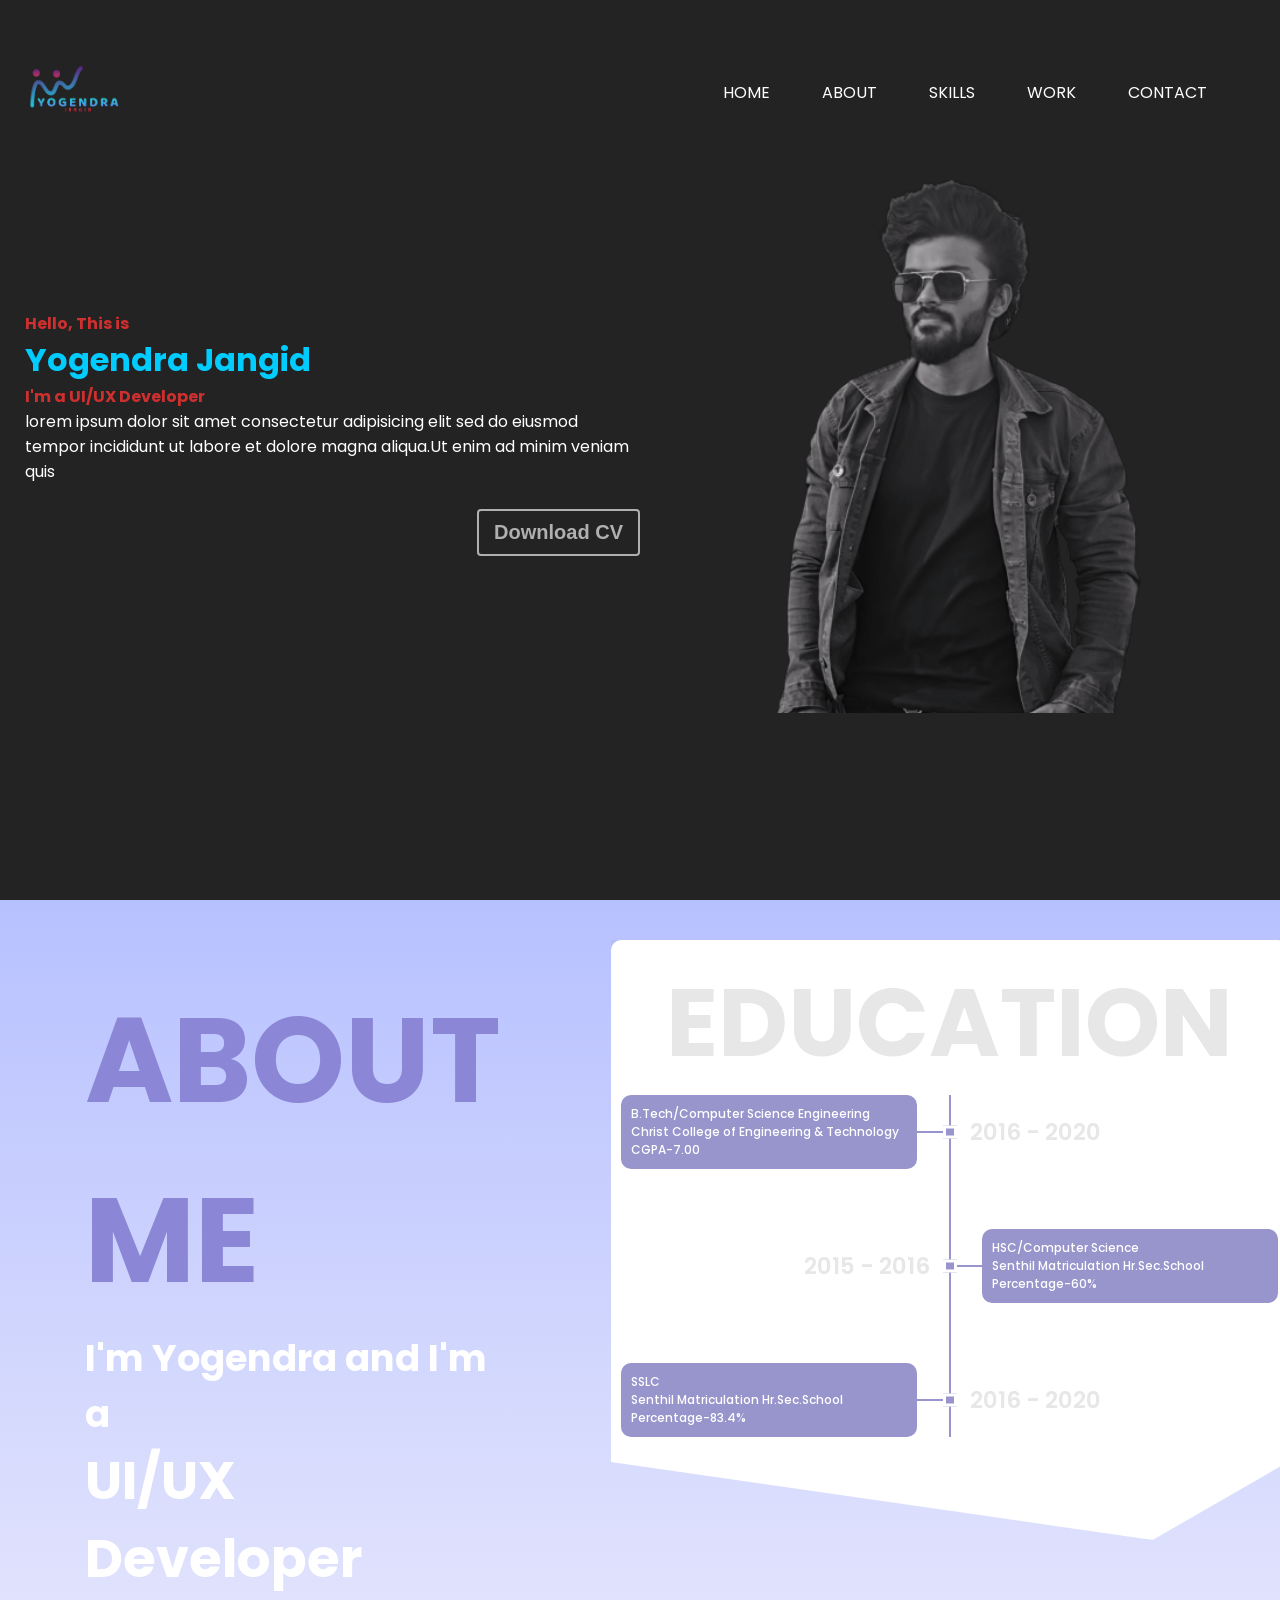
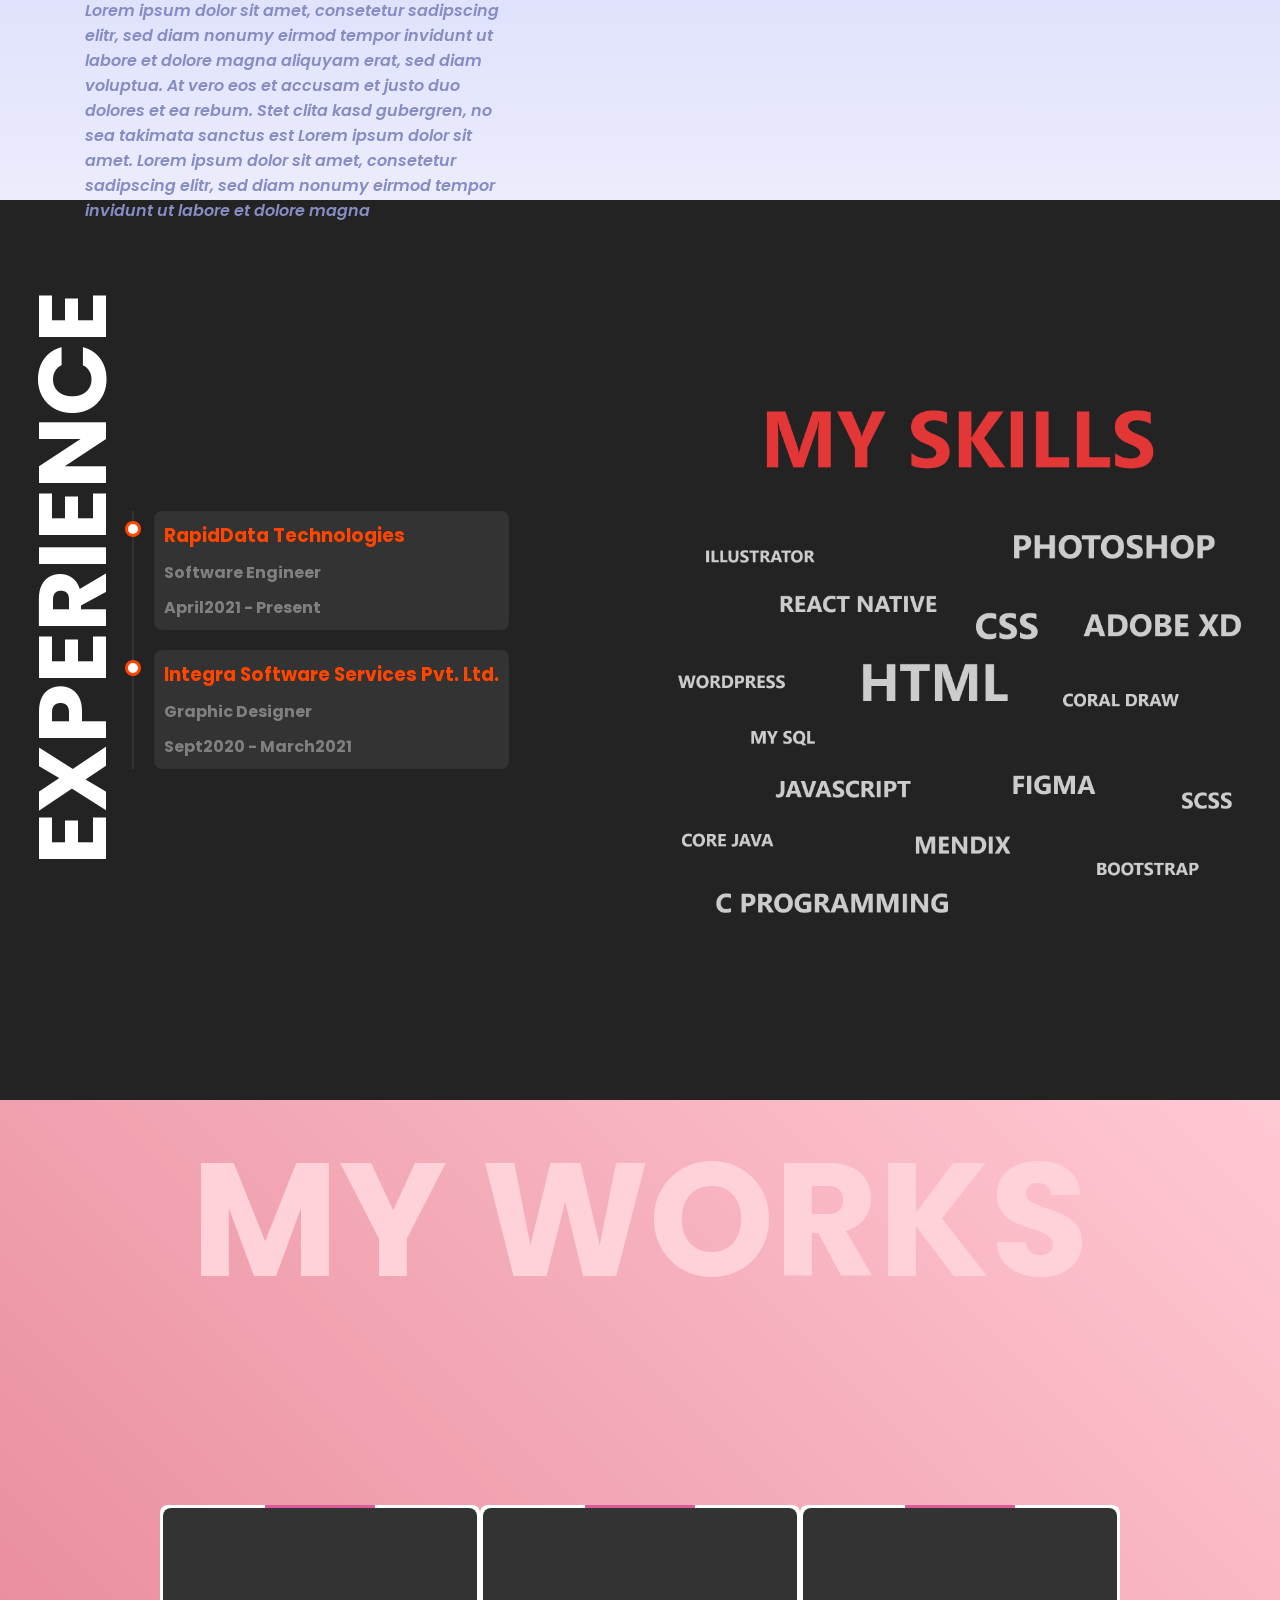
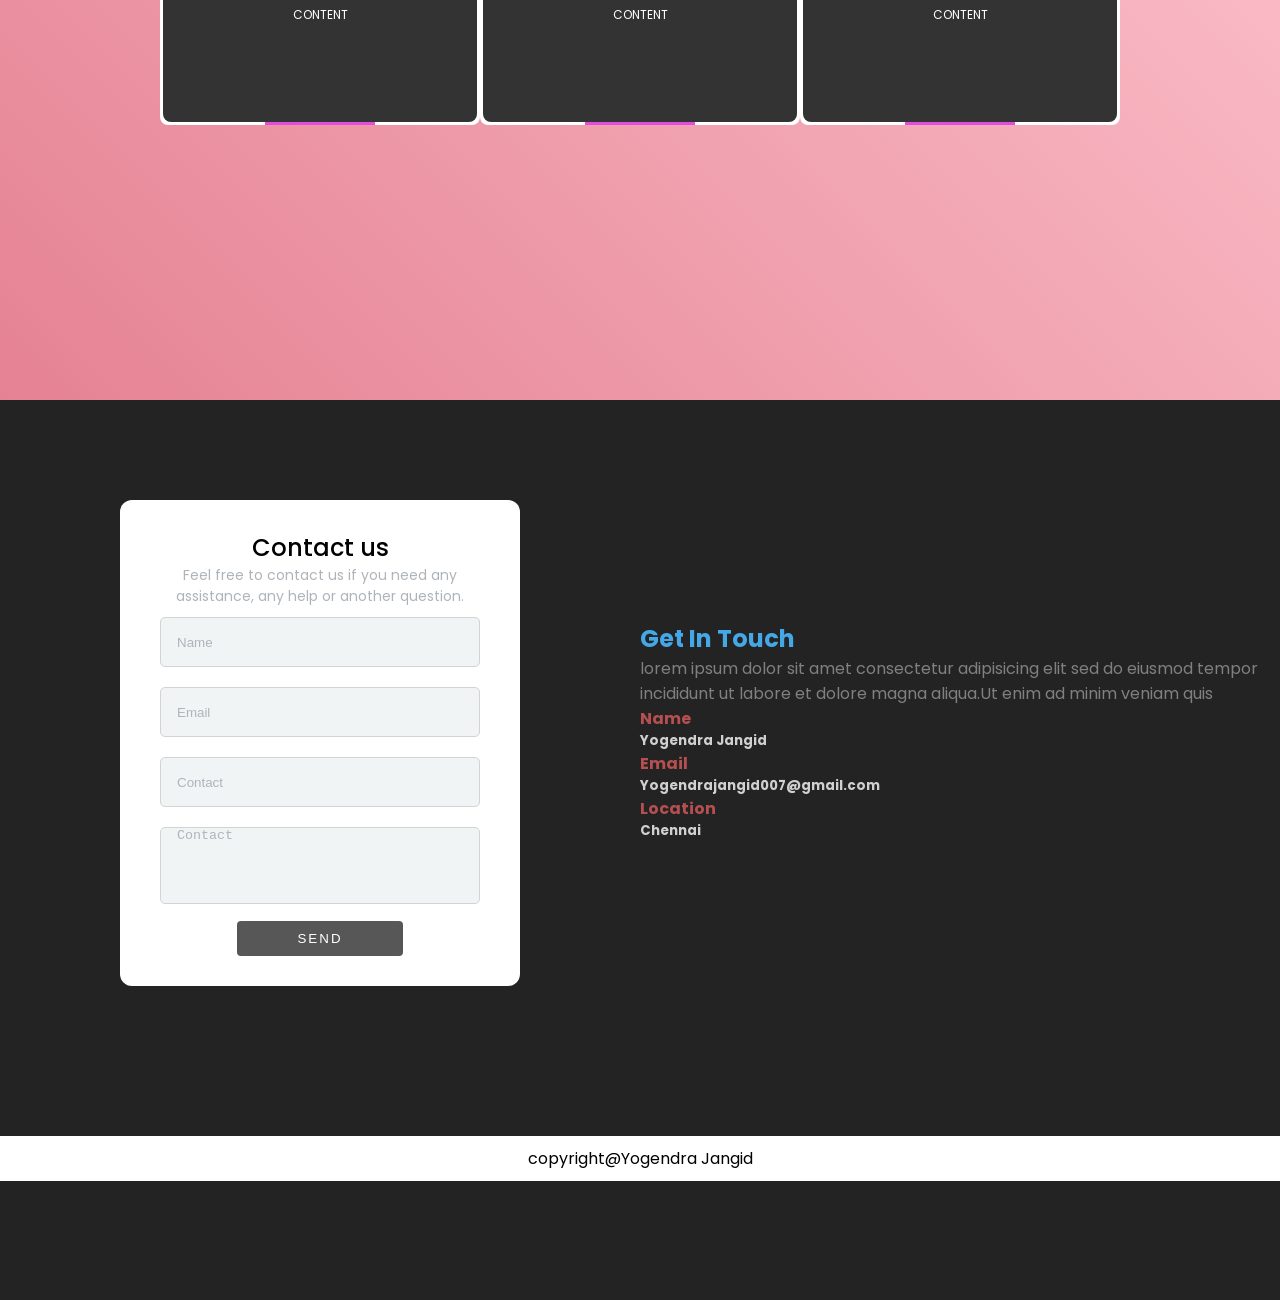
==== index.html @ 5659a817 "Protfolio" ====
<!DOCTYPE html>
<html lang="en">

<head>
    <meta charset="UTF-8">
    <meta http-equiv="X-UA-Compatible" content="IE=edge">
    <meta name="viewport" content="width=device-width, initial-scale=1.0">
    <title>Shane Portfolio</title>
    <link rel="icon" type="image/x-icon" href="./Images/Shaneicon.png">
    <link rel="stylesheet" href="./css/Style.css">
    <link rel="stylesheet" href="./css/resp.css">
    <link rel="preconnect" href="https://fonts.googleapis.com">
    <link rel="preconnect" href="https://fonts.gstatic.com" crossorigin>
    <link href="https://fonts.googleapis.com/css2?family=Poppins&display=swap" rel="stylesheet">
    <link rel="stylesheet" href="https://cdnjs.cloudflare.com/ajax/libs/animate.css/4.1.1/animate.min.css" />


</head>

<body>
    <header>
        <div class="container">
            <nav class="flex items-center justify-between">
                <div class="left">
                    <div class="branding">
                        <img src="Images/Shane.png" alt="" srcset="">
                    </div>

                </div>
                <div class="right">
                    <div class="menu ">
                        <a href="#">Home</a>
                        <a href="#">About</a>
                        <a href="#">Skills</a>
                        <a href="#">Work</a>
                        <a href="#">Contact</a>
                    </div>
                </div>
            </nav>
            <div class="hero flex items-center">
                <div class="left flex-1">
                    <h4>Hello, This is</h4>
                    <h1>Yogendra Jangid</h1>
                    <h4>I'm a UI/UX Developer</h4>
                    <p>lorem ipsum dolor sit amet consectetur adipisicing elit sed do eiusmod
                        tempor incididunt ut labore et dolore magna aliqua.Ut enim ad minim
                        veniam quis </p>
                    <br>
                    <div class="flex flex-end"><a href="cv/Yogendra CV.pdf" download><button>Download CV</button></a>
                    </div>

                </div>
                <div class="right flex-1 flex justify-center">
                    <img src="./Images/hero.png" alt="Mainimage" class="src">
                </div>
            </div>
        </div>
    </header>
    <section class="about">
        <div class="container flex">
            <div class="left">
                <h1 class="bigtxt animate__hinge">About Me</h1>
                <h3>I'm Yogendra and I'm a </h3>
                <h2>UI/UX Developer</h2>
                <p>Lorem ipsum dolor sit amet, consetetur sadipscing elitr, sed diam nonumy eirmod tempor invidunt ut
                    labore et dolore magna aliquyam erat, sed diam voluptua. At vero eos et accusam et justo duo dolores
                    et ea rebum. Stet clita kasd gubergren, no sea takimata sanctus est Lorem ipsum dolor sit amet.
                    Lorem ipsum dolor sit amet, consetetur sadipscing elitr, sed diam nonumy eirmod tempor invidunt ut
                    labore et dolore magna </p>
            </div>
            <div class="right">
                <div class="timelinebox">
                    <div class="heading">
                        <h1>Education</h1>
                    </div>
                    <div class="educationline">


                        <div class="timeline-container">
                            <ul>
                                <li>
                                    <div>

                                        <small>2016 - 2020</small>

                                        <div class="content">
                                            <h5>B.Tech/Computer Science Engineering</h5>
                                            <h5>Christ College of Engineering & Technology</h5>
                                            <h5>CGPA-7.00</h5>
                                        </div>
                                    </div>
                                </li>

                                <li>
                                    <div>
                                        <small>2015 - 2016</small>
                                        <div class="content">
                                            <h5>HSC/Computer Science</h5>
                                            <h5>Senthil Matriculation Hr.Sec.School</h5>
                                            <h5>Percentage-60%</h5>
                                        </div>
                                    </div>
                                </li>

                                <li>
                                    <div>
                                        <small>2016 - 2020</small>
                                        <div class="content">
                                            <h5> SSLC</h5>
                                            <h5>Senthil Matriculation Hr.Sec.School</h5>
                                            <h5>Percentage-83.4%</h5>
                                        </div>
                                    </div>
                                </li>



                            </ul>
                        </div>



                    </div>
                </div>
            </div>
        </div>

    </section>

    <section class="skills">
        <div class="container flex">
            <div class="left flex justify-center">
                <h1 class="exp">Experience</h1>
                <div class="timeline">
                    <div class="outer">
                        <div class="card">
                            <div class="info">
                                <h3 class="title">RapidData Technologies</h3>
                                <h4>Software Engineer</h4>
                                <h4>April2021 - Present</h4>

                            </div>
                        </div>
                        <div class="card">
                            <div class="info">
                                <h3 class="title">Integra Software Services Pvt. Ltd.</h3>
                                <h4>Graphic Designer</h4>
                                <h4>Sept2020 - March2021</h4>
                            </div>
                        </div>

                    </div>
                </div>
            </div>
            <div class="right flex justify-center">
                <img src="Images/skills.png" alt="" class="src">
            </div>

        </div>
    </section>

    <section class="work">
        <div class="container flex justify-center">
            <h2>My Works</h2>
            <div class="work-cards">
                <div class="card">
                    <div class="content">CONTENT</div>
                </div>

                <div class="card">
                    <div class="content">CONTENT</div>
                </div>

                <div class="card">
                    <div class="content">CONTENT</div>
                </div>




            </div>
        </div>
    </section>

    <section class="contact">
        <div class="top">

            <div class="left">
                <div>
                    <div class="contact-form-wrapper d-flex justify-content-center">
                        <form action="#" class="contact-form" onsubmit="sendEmail(); reset(); return false ">
                            <h5 class="title">Contact us</h5>
                            <p class="description">Feel free to contact us if you need any assistance, any help or
                                another
                                question.
                            </p>
                            <div>
                                <input id="name" type="text" class="form-control rounded border-white mb-3 form-input" id="name"
                                    placeholder="Name" required>
                            </div>
                            <div>
                                <input id="usermail" type="email" class="form-control rounded border-white mb-3 form-input"
                                    placeholder="Email" required>
                            </div>
                            <div>
                                <input id="number"  class="form-control rounded border-white mb-3 form-input"
                                    placeholder="Contact" required>
                            </div>
                            <div>
                                <textarea id="message"  class="form-control rounded border-white mb-3 form-text-area" rows="5" cols="30"
                                    placeholder="Contact" required ></textarea>
                            </div>
                            
                            <div class="submit-button-wrapper">
                                <input type="submit" value="Send">
                            </div>
                        </form>
                    </div>
                </div>
            </div>
            <div class="right">


                <h1>Get In Touch</h1>
                <p>lorem ipsum dolor sit amet consectetur adipisicing elit sed do eiusmod
                    tempor incididunt ut labore et dolore magna aliqua.Ut enim ad minim
                    veniam quis </p>
                <h4>Name </h4>
                <h5>Yogendra Jangid</h5>
                <h4>Email</h4>
                <h5>Yogendrajangid007@gmail.com </h5>
                <h4>Location</h4>
                <h5>Chennai</h5>
                <br>






            </div>

        </div>
        <footer class="footer">copyright@Yogendra Jangid</footer>

    </section>
    <script src="https://smtpjs.com/v3/smtp.js"></script>
    <script>
        function sendEmail() {
            Email.send({
                Host: "smtp.elasticemail.com",
                Username: "yogendrajangid007@gmail.com",
                Password:"03E4511F71E8DE47707A91CEBEB0868770ED",
                To: 'yogendrajangid007@gmail.com',
                From:'yogendrajangid007@gmail.com',
                // From: document.getElementById("email").value,
                Subject: "New contact by Portfolio",
                Body: "Name : " + document.getElementById("name").value + "<br>" +
                "mail : " + document.getElementById("usermail").value + "<br>" +
                "Contact : " + document.getElementById("number").value + "<br>" +
                "Message : " + document.getElementById("message").value + "<br>",
            }).then(
                message => alert(message)
            );
        }
    </script>
</body>

</html>
---- css/Style.css ----
@import"Flex.css";
@import"sh.sass";
:root{
    --darkbg:#232323;
    --bluebg:linear-gradient(#b7c1ff 0%, #ececfc 100%);
    --pinkbg:linear-gradient(#fc9ab5 0%, #ffe1eb 100%);
}


*{
    margin: 0;
    padding: 0;
    box-sizing: border-box;
}
body{
    font-family: 'Poppins', sans-serif;

}
/* html{
	scroll-snap-type: y mandatory;

} */
/* this is for header icon and menu  */
header{
    background: var(--darkbg);
    /* clip-path: polygon(0 0, 100% 0, 100% 100%, 80% 90%, 0 100%); */
	height: 100vh;
	scroll-snap-align: start;
	
    
}
header .container{
    max-width: 1260px;
    padding: 0 15px;
    margin: 0 auto;
	padding-top: 30px;
}
 nav .right .menu a{
    color: white;
    text-decoration: none;
    margin-right: 3rem;
    text-transform: uppercase;
}
nav .right .menu a:hover{
    color: lightblue;
    transition: all .3s ease;
}

header nav{
    padding: 2rem 0;
}

.branding img{
    width: 100px;
    height: auto;
}
.hero img{
    width: 400px;
}

.hero .left{
    color: white;
}

.hero .left h4{
    color: #CE2F2F;
}

.hero .left h1{
    color: #00CCFF;
}

.hero .left div button{
	padding: 10px 15px;
    border-radius: 4px;
    font-size: 20px;
    font-weight: 700;
    background: #1a1a1a00;
    border: 2px solid #b0b0b0;
    color: #b0b0b0;
}

/* page 2 */
.about{
    background: var(--bluebg);
	height: 100vh;
	scroll-snap-align: start;
}




.about .container{
   
    padding: 0 15px;
    margin: 0 auto;
}
.about .container .left{
    margin: 40px;
    padding: 30px;
}

.timelinebox{
    display: flex;
    flex-direction: column;
    align-items: center;
    margin:40px;
    min-height: 600px;
    box-shadow: 4px 3px 50px #34345233;
    padding: 10px;
    background: white;
    clip-path: polygon(0 0, 100% 0, 100% 87%, 80% 100%, 0 87%);
	border-radius: 10px;
}
.timelinebox .heading h1{
    font-size: 6em;
    color: #e7e7e7;
    text-transform: uppercase;
	margin: 0px 45px;
}




/* educationline */
/* Reset */


ul {
	list-style: none;
}

.another {
	margin-top: -30px;
	margin-bottom: 30px;
	display: block;
	font-size: 20px;
}

/* Timeline */
/*===============*/

/*Combined*/
.timeline-container,
.timeline-container li {
	position: relative;
}

.timeline-container:after,
.timeline-container li:before,
.timeline-container li > div:before,
.timeline-container li:first-child div:after,
.timeline-container li:last-child div:after {
	content: '';
	position: absolute;
}

/* color */
.timeline-container li > div,
.timeline-container li:before,
.timeline-container li > div:before,
.timeline-container:after {
	background-color: #9894cc;
}

.timeline-container:after,
.timeline-container li small,
.timeline-container li:first-child div:after,
.timeline-container li:last-child div:after {
	left: 50%;
	transform: translateX(-50%);
}

.timeline-container li small,
.timeline-container li > div:before {
	top: 50%;
	transform: translateY(-50%);
}

/*clearfix*/
.timeline-container li:after {
	clear: both;
	content:'';
	display: table;
}

.timeline-container li {
	margin: 60px 0;
}

.timeline-container li:first-child {
	margin-top: 0;
}

.timeline-container li:last-child {
	margin-bottom: 0;
}

/*timeline content*/
.timeline-container li > div {
	width: 45%;
	color: #fff;
	padding: 10px 10px;
	border-radius: 10px;
	
}

.timeline-container li:nth-child(odd) > div {
	float: left;
}

.timeline-container li:nth-child(even) > div {
	float: right;
}

/* Main vertical line middile */
.timeline-container:after {
	width: 2px;
	height: 100%;
	top: 0;
	bottom: 0;
}

/* date */
.timeline-container li small {
	position: absolute;
	color: #e7e7e7;
    font-size: 23px;
	font-weight: 600;
	margin-left: 20px;
}

.timeline-container li:nth-child(even) small {
	margin-left: 0;
	left: auto;
	right: 50%;
	margin-right: 20px;
}

/* Square */
.timeline-container li:before {
	height: 7px;
	width: 8px;
	border: 3px solid #fff;
	z-index: 2;
	left: 50%;
	top: 50%;
	transform: translate(-50%, -50%);
}

/* Horizontal line */
.timeline-container li > div:before {
	height: 2px;
	left: 45%;
	width: 5%;
}
.timeline-container li:nth-child(even) div:before {
	left: auto;
	right: 45%;
}

/* Remove the top part of main vertical line */
.timeline-container li:first-child div:after,
.timeline-container li:last-child div:after {
	width: 2px;
	top: 0;
	/* background-color: #fff; */
	height: 50%;
	z-index: 1;
}

.timeline-container li:last-child div:after {
	top: auto;
	bottom: 0;
}


/* Responsive CSS */
@media screen and (max-width: 767px) {
	
	.timeline-container li:nth-child(odd) > div,
	.timeline-container li:nth-child(even) > div{
		float: right;
		width: 95%;
	}
	
	.timeline-container li:first-child div:after,
	.timeline-container li:last-child div:after {
		content: none;
	}
	
	.timeline-container:after,
	.timeline-container li:first-child div:after,
	.timeline-container li:last-child div:after,
	.timeline-container li:before {
		top: 0;
		left: 0;
	}
	
	.timeline-container li small,
	.timeline-container li:nth-child(even) small {
		top: 0;
		left: 3%;
		margin: 0;
		right: auto;
	}
	
	.timeline-container li {
		margin: 0;
		padding: 35px 0;
	}
	
	.timeline-container li:last-child > div:after {
		content: '';
		height: 7px;
		width: 8px;
		position: absolute;
		top: 100%;
		border: 3px solid #fff;
		z-index: 2;
		background-color: #00c4cc;
	}
	
}
.content{
    font-size: 12px;
    
}
.educationline{
    width: 100%;
}

.educationline .timeline-container ul li .content h5{
	font-size: 12px;
    font-weight: 500;
}
.about .container .left h1{
    font-size: 7.5em;
    text-transform: uppercase;
    color: #8B86D5;
}
.about .container .left h2{
	font-size: 3.3em;
	color: white;
}

.about .container .left h3{
	font-size: 2.3em;
	color: white;
}
.about .container .left p{
	font-style: italic;
    font-weight: 600;
	color: #868dc3;
}

/* educationline end */



/* 3rd page */

.skills{
	background: var(--darkbg);
	height: 100vh;
	width: 100%;
	scroll-snap-align: start;
	display: flex;
    align-items: center;
	
}



/* Timeline Container */
.skills .container .left .timeline {
	
	padding: 20px;
  }
  
  /* Outer Layer with the timeline border */
  .outer {
	border-left: 2px solid #333;
  }
  
  /* Card container */
  .skills .container .left .card {
	position: relative;
	margin: 0 0 20px 20px;
	padding: 10px;
	background: #333;
	color: gray;
	border-radius: 8px;
	max-width: 400px;
  }
  
  /* Information about the timeline */
  .skills .container .left .info {
	display: flex;
	flex-direction: column;
	gap: 10px;
  }
  
  /* Title of the card */
  .skills .container .left .title {
	color: orangered;
	position: relative;
  }
  
  /* Timeline dot  */
 .skills .container .left  .title::before {
	content: "";
	position: absolute;
	width: 10px;
	height: 10px;
	background: white;
	border-radius: 999px;
	left: -39px;
	border: 3px solid orangered;
  }
  .skills .right img{
	width: 88%;
	height: fit-content;
  }
  .skills .left, .skills .right{
	width: 50%;
	align-items: center;

	
  }

  .skills .exp{
	color: white;
    text-transform: uppercase;
    transform: rotate(270deg);
    position: absolute;
    left: 0%;
    margin-top: 45%;
    font-size: 6em;
	transform-origin: 0 0;
}

  /* 4th page */

  
.work{
	background:linear-gradient(45deg, #e58293, #ffc9d3);
	height: 100vh;
	width: 100%;
	scroll-snap-align: start;
}
.work .container h2{
	font-size: 12.5vw;
    text-transform: uppercase;
    color: #ffd1d9;
	position: absolute;
}



/* 4th page */
.work-cards {
    display: flex;
    flex-wrap: wrap;
    justify-content: space-around;
	width: 75%;
	height: 90vh;
    align-items: center;
	margin-top: 110px;

}
.work-cards .card {
	color: white;
	display: grid;
	place-items: center;
	position: relative;
	height: 220px;
    width: 320px;
	background: #fff;
	border-radius: 8px;
	overflow: hidden;
  }
  
  .work-cards .card::before {
	content: "";
	width: 110px;
    height: 440px;
	position: absolute;
	background: linear-gradient(#d66278, #e247ff);
	animation: animate 10s linear infinite;
  }
  
  @keyframes animate {
	0% {
	  transform: rotate(0deg);
	}
	100% {
	  transform: rotate(360deg);
	}
  }
  
  .work-cards .card::after {
	content: "";
	position: absolute;
	background: #333;
	inset: 3px;
	border-radius: 8px;
  }
  
  .work-cards .card .content {
	z-index: 1;
  }
  





  /* 5th page */



  .contact{
	background: var(--darkbg);
	height: 100vh;
	width: 100%;
	scroll-snap-align: start;
  }
.contact .left{
	width: 50%;
}

  
.contact-form-wrapper {
  padding: 100px 0;
  display: flex;
    justify-content: center;
}

.contact-form {
  padding: 30px 40px;
  background-color: #ffffff;
  border-radius: 12px;
  max-width: 400px;
  
}

.contact-form textarea {
  resize: none;
}

.contact-form .form-input,
.form-text-area {
  background-color: #f0f4f5;
  height: 50px;
  padding-left: 16px;
}

.contact-form .form-text-area {
  background-color: #f0f4f5;
  height: auto;
  padding-left: 16px;
}

.contact-form .form-control::placeholder {
  color: #aeb4b9;
  font-weight: 500;
  opacity: 1;
}

.contact-form .form-control:-ms-input-placeholder {
  color: #aeb4b9;
  font-weight: 500;
}

.contact-form .form-control::-ms-input-placeholder {
  color: #aeb4b9;
  font-weight: 500;
}

.contact-form .form-control:focus {
  border-color: lightgray;
  box-shadow:0px 4px 6px 0 rgb(116 116 116 / 25%);
  transition: 0.5s;
}

.contact-form .title {
  text-align: center;
  font-size: 24px;
  font-weight: 500;
}

.contact-form .description {
  color: #aeb4b9;
  font-size: 14px;
  text-align: center;
}

.contact-form .submit-button-wrapper {
  text-align: center;
}

.contact-form .submit-button-wrapper input {
  border: none;
  border-radius: 4px;
  background-color: #575757;
  color: white;
  text-transform: uppercase;
  padding: 10px 60px;
  font-weight: 500;
  letter-spacing: 2px;
}

.contact-form .submit-button-wrapper input:hover {
  background-color: #b5b5b5;
  color: black;
  transition: 0.5s;
}
.form-control{

	width: 100%;
	  border: 1px solid lightgray;
	  border-radius: 5px;
	  margin: 10px 0px;
}

.contact .right{
	width: 50%;
	color: gray;
}
.contact .top{
	display: flex;
	align-items: center;
}

.contact .right h4{
	color: #b64f4f;
}

.contact .right h5{
	color: #d0d0d0;
}
.contact .right h1{
	color: #45a8e6;
}
.footer{
	color: black;
    background: white;
    padding: 10px;
    margin: 0;
    text-align: center;
	margin-top: 50px;
}


/* resp check 
 .about
{
	display: none;
}
.skills{display: none;}
.footer{
	display: none;
}
.work{
	display: none;
}
.contact{
	display: none;
} */

.form-control:hover {
	width: 100%;
    border: 1px solid #dfdfdf;
    border-radius: 5px;
    margin: 10px 0px;
    box-shadow: 0px 4px 8px 0px #dfdfdf;
	transition-duration: 0.5s;
}
.form-control:focus-visible {
    outline: -webkit-focus-ring-color auto 0px;
}
---- css/resp.css ----
.hero .left div button:hover{
    cursor: pointer;
    background: #31bcdf;
    color: #232323;
    transition: 0.7s;
    border-color: transparent;
}
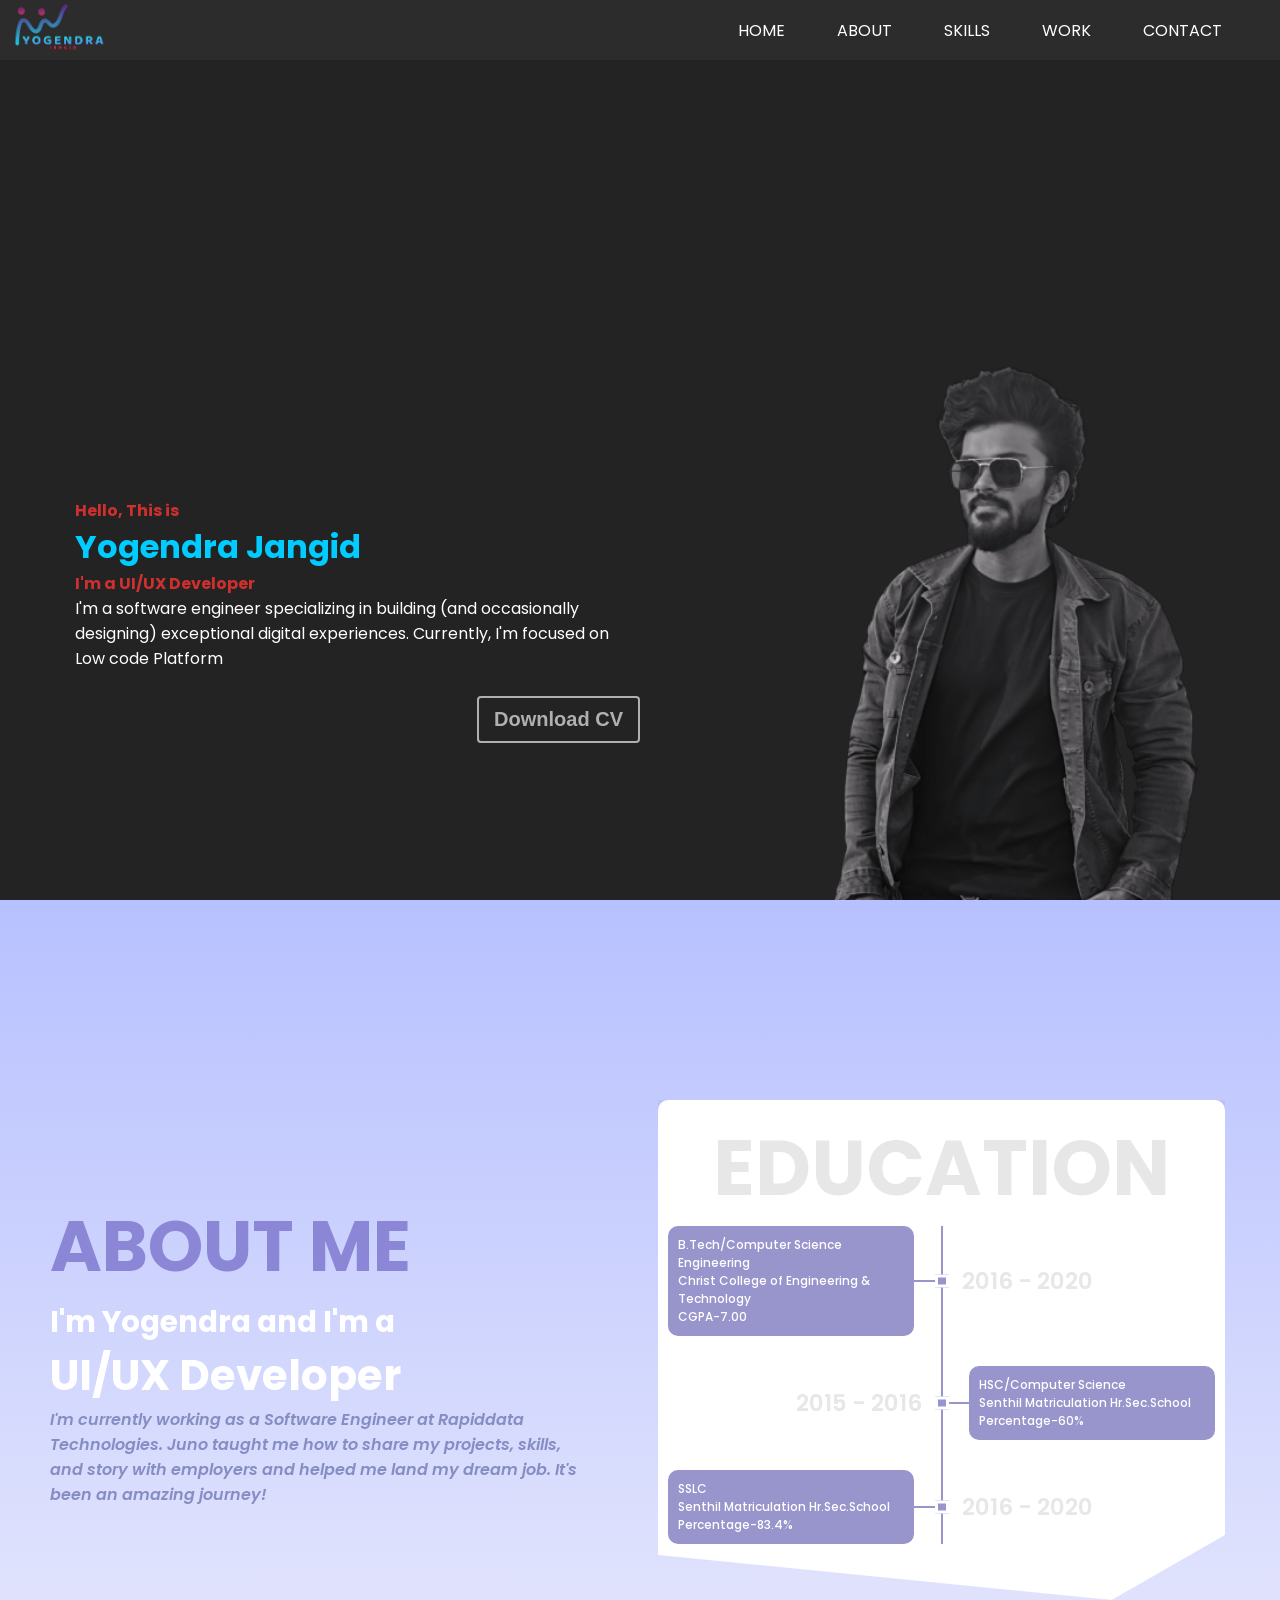
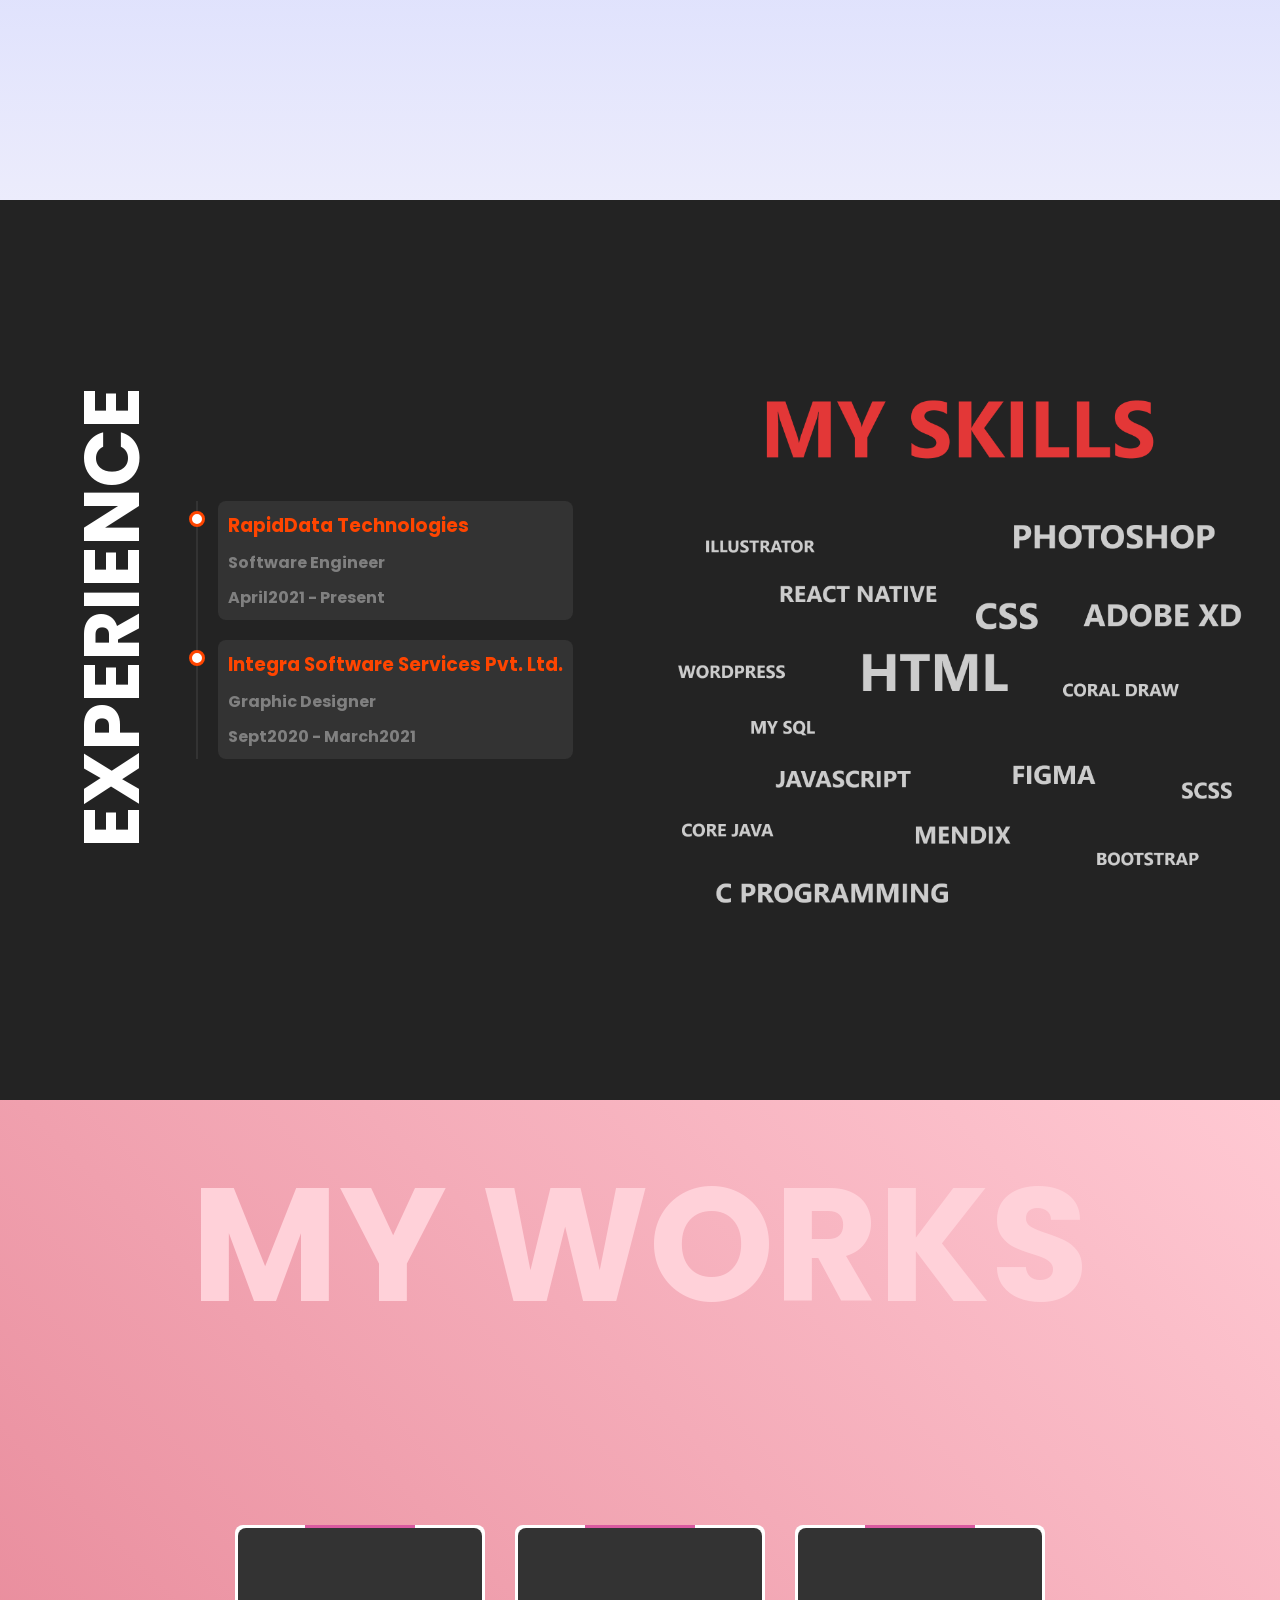
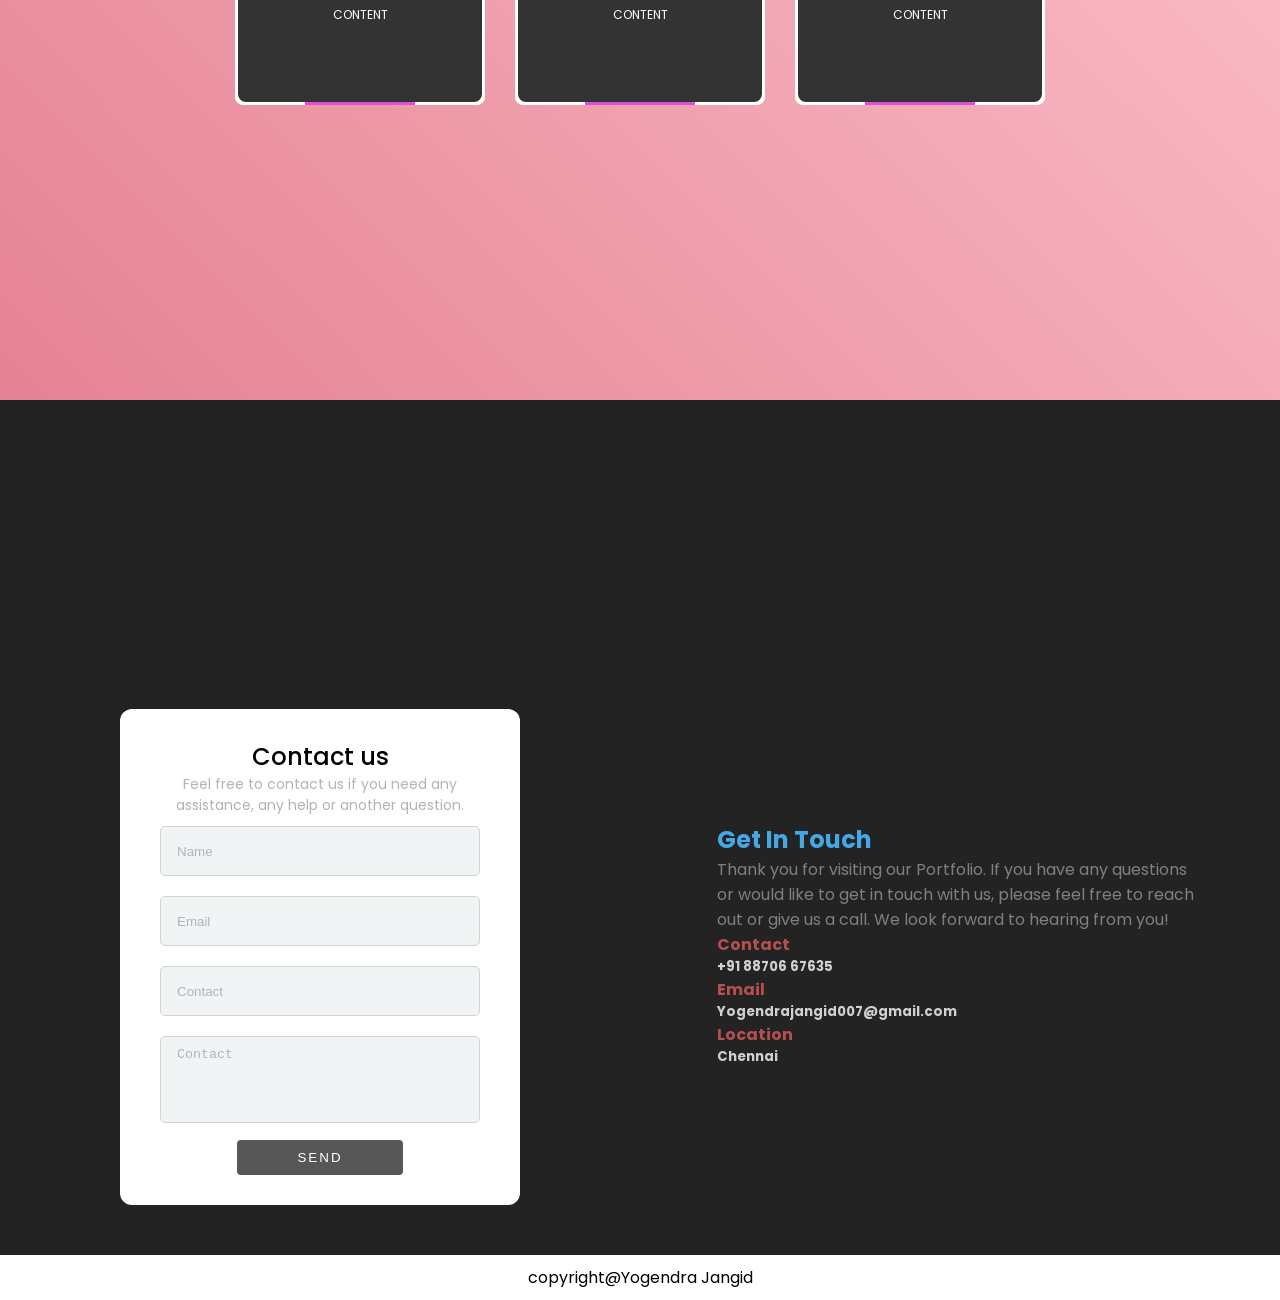
==== commit b7f19171: "updated for responsive" ====
--- a/index.html
+++ b/index.html
@@ -19,54 +19,52 @@
 
 <body>
     <header>
-        <div class="container">
-            <nav class="flex items-center justify-between">
-                <div class="left">
-                    <div class="branding">
-                        <img src="Images/Shane.png" alt="" srcset="">
-                    </div>
-
-                </div>
-                <div class="right">
-                    <div class="menu ">
-                        <a href="#">Home</a>
-                        <a href="#">About</a>
-                        <a href="#">Skills</a>
-                        <a href="#">Work</a>
-                        <a href="#">Contact</a>
-                    </div>
-                </div>
-            </nav>
+        <nav class="flex items-center justify-between">
+            <div class="left">
+                <div class="branding">
+                    <img src="Images/Shane.png" alt="" srcset="">
+                </div>
+
+            </div>
+            <div class="right">
+                <div class="menu ">
+                    <a href="#home">Home</a>
+                    <a href="#about">About</a>
+                    <a href="#skills">Skills</a>
+                    <a href="#work">Work</a>
+                    <a href="#contact">Contact</a>
+                </div>
+            </div>
+        </nav>
+        <div class="container" id="home">
+
             <div class="hero flex items-center">
                 <div class="left flex-1">
                     <h4>Hello, This is</h4>
                     <h1>Yogendra Jangid</h1>
                     <h4>I'm a UI/UX Developer</h4>
-                    <p>lorem ipsum dolor sit amet consectetur adipisicing elit sed do eiusmod
-                        tempor incididunt ut labore et dolore magna aliqua.Ut enim ad minim
-                        veniam quis </p>
+                    <p>I'm a software engineer specializing in building 
+                        (and occasionally designing) exceptional digital experiences. Currently, I'm focused on Low code Platform</p>
                     <br>
                     <div class="flex flex-end"><a href="cv/Yogendra CV.pdf" download><button>Download CV</button></a>
                     </div>
 
                 </div>
-                <div class="right flex-1 flex justify-center">
+                <div class="right flex-1 flex ">
                     <img src="./Images/hero.png" alt="Mainimage" class="src">
                 </div>
             </div>
         </div>
     </header>
-    <section class="about">
+    <section class="about" id="about">
         <div class="container flex">
             <div class="left">
                 <h1 class="bigtxt animate__hinge">About Me</h1>
                 <h3>I'm Yogendra and I'm a </h3>
                 <h2>UI/UX Developer</h2>
-                <p>Lorem ipsum dolor sit amet, consetetur sadipscing elitr, sed diam nonumy eirmod tempor invidunt ut
-                    labore et dolore magna aliquyam erat, sed diam voluptua. At vero eos et accusam et justo duo dolores
-                    et ea rebum. Stet clita kasd gubergren, no sea takimata sanctus est Lorem ipsum dolor sit amet.
-                    Lorem ipsum dolor sit amet, consetetur sadipscing elitr, sed diam nonumy eirmod tempor invidunt ut
-                    labore et dolore magna </p>
+                <p>I'm currently working as a Software Engineer at Rapiddata Technologies. 
+                    Juno taught me how to share my projects, skills, and story with employers and 
+                    helped me land my dream job. It's been an amazing journey!</p>
             </div>
             <div class="right">
                 <div class="timelinebox">
@@ -127,10 +125,10 @@
 
     </section>
 
-    <section class="skills">
+    <section class="skills" id="skills">
         <div class="container flex">
             <div class="left flex justify-center">
-                <h1 class="exp">Experience</h1>
+                <div class="exp-head"><h1 class="exp">Experience</h1></div>
                 <div class="timeline">
                     <div class="outer">
                         <div class="card">
@@ -159,9 +157,9 @@
         </div>
     </section>
 
-    <section class="work">
+    <section class="work" id="work">
         <div class="container flex justify-center">
-            <h2>My Works</h2>
+            <!-- <h4>A small Gallery</h4> --><h2>My Works</h2>
             <div class="work-cards">
                 <div class="card">
                     <div class="content">CONTENT</div>
@@ -182,7 +180,7 @@
         </div>
     </section>
 
-    <section class="contact">
+    <section class="contact" id="contact">
         <div class="top">
 
             <div class="left">
@@ -195,22 +193,23 @@
                                 question.
                             </p>
                             <div>
-                                <input id="name" type="text" class="form-control rounded border-white mb-3 form-input" id="name"
-                                    placeholder="Name" required>
-                            </div>
-                            <div>
-                                <input id="usermail" type="email" class="form-control rounded border-white mb-3 form-input"
-                                    placeholder="Email" required>
-                            </div>
-                            <div>
-                                <input id="number"  class="form-control rounded border-white mb-3 form-input"
+                                <input id="name" type="text" class="form-control rounded border-white mb-3 form-input"
+                                    id="name" placeholder="Name" required>
+                            </div>
+                            <div>
+                                <input id="usermail" type="email"
+                                    class="form-control rounded border-white mb-3 form-input" placeholder="Email"
+                                    required>
+                            </div>
+                            <div>
+                                <input id="number" class="form-control rounded border-white mb-3 form-input"
                                     placeholder="Contact" required>
                             </div>
                             <div>
-                                <textarea id="message"  class="form-control rounded border-white mb-3 form-text-area" rows="5" cols="30"
-                                    placeholder="Contact" required ></textarea>
-                            </div>
-                            
+                                <textarea id="message" class="form-control rounded border-white mb-3 form-text-area"
+                                    rows="5" cols="30" placeholder="Contact" required></textarea>
+                            </div>
+
                             <div class="submit-button-wrapper">
                                 <input type="submit" value="Send">
                             </div>
@@ -222,11 +221,9 @@
 
 
                 <h1>Get In Touch</h1>
-                <p>lorem ipsum dolor sit amet consectetur adipisicing elit sed do eiusmod
-                    tempor incididunt ut labore et dolore magna aliqua.Ut enim ad minim
-                    veniam quis </p>
-                <h4>Name </h4>
-                <h5>Yogendra Jangid</h5>
+                <p>Thank you for visiting our Portfolio. If you have any questions or would like to get in touch with us, please feel free to reach out or give us a call. We look forward to hearing from you! </p>
+                <h4>Contact </h4>
+                <h5>+91 88706 67635</h5>
                 <h4>Email</h4>
                 <h5>Yogendrajangid007@gmail.com </h5>
                 <h4>Location</h4>
@@ -250,15 +247,15 @@
             Email.send({
                 Host: "smtp.elasticemail.com",
                 Username: "yogendrajangid007@gmail.com",
-                Password:"03E4511F71E8DE47707A91CEBEB0868770ED",
+                Password: "03E4511F71E8DE47707A91CEBEB0868770ED",
                 To: 'yogendrajangid007@gmail.com',
-                From:'yogendrajangid007@gmail.com',
+                From: 'yogendrajangid007@gmail.com',
                 // From: document.getElementById("email").value,
                 Subject: "New contact by Portfolio",
                 Body: "Name : " + document.getElementById("name").value + "<br>" +
-                "mail : " + document.getElementById("usermail").value + "<br>" +
-                "Contact : " + document.getElementById("number").value + "<br>" +
-                "Message : " + document.getElementById("message").value + "<br>",
+                    "mail : " + document.getElementById("usermail").value + "<br>" +
+                    "Contact : " + document.getElementById("number").value + "<br>" +
+                    "Message : " + document.getElementById("message").value + "<br>",
             }).then(
                 message => alert(message)
             );
--- a/css/Style.css
+++ b/css/Style.css
@@ -16,21 +16,22 @@
     font-family: 'Poppins', sans-serif;
 
 }
-/* html{
+html{
 	scroll-snap-type: y mandatory;
-
-} */
+	scroll-behavior: smooth;
+
+}
 /* this is for header icon and menu  */
 header{
     background: var(--darkbg);
     /* clip-path: polygon(0 0, 100% 0, 100% 100%, 80% 90%, 0 100%); */
-	height: 100vh;
+
 	scroll-snap-align: start;
 	
     
 }
 header .container{
-    max-width: 1260px;
+    max-width: 1160px;
     padding: 0 15px;
     margin: 0 auto;
 	padding-top: 30px;
@@ -45,10 +46,10 @@
     color: lightblue;
     transition: all .3s ease;
 }
-
+/* 
 header nav{
     padding: 2rem 0;
-}
+} */
 
 .branding img{
     width: 100px;
@@ -79,11 +80,13 @@
     border: 2px solid #b0b0b0;
     color: #b0b0b0;
 }
-
+.hero .right{
+	justify-content: right;
+}
 /* page 2 */
 .about{
     background: var(--bluebg);
-	height: 100vh;
+
 	scroll-snap-align: start;
 }
 
@@ -91,9 +94,10 @@
 
 
 .about .container{
-   
+    overflow: hidden;
     padding: 0 15px;
     margin: 0 auto;
+	align-items: center;
 }
 .about .container .left{
     margin: 40px;
@@ -185,7 +189,7 @@
 }
 
 .timeline-container li {
-	margin: 60px 0;
+	margin: 30px 0;
 }
 
 .timeline-container li:first-child {
@@ -335,17 +339,17 @@
     font-weight: 500;
 }
 .about .container .left h1{
-    font-size: 7.5em;
+    font-size: 5.5vw;
     text-transform: uppercase;
     color: #8B86D5;
 }
 .about .container .left h2{
-	font-size: 3.3em;
+	font-size: 3.3vw;
 	color: white;
 }
 
 .about .container .left h3{
-	font-size: 2.3em;
+	font-size: 2.3vw;
 	color: white;
 }
 .about .container .left p{
@@ -362,11 +366,12 @@
 
 .skills{
 	background: var(--darkbg);
-	height: 100vh;
+
 	width: 100%;
 	scroll-snap-align: start;
 	display: flex;
-    align-items: center;
+	/* align-items: flex-end; */
+    padding-bottom: 20px;
 	
 }
 
@@ -430,14 +435,23 @@
   }
 
   .skills .exp{
-	color: white;
+	/* color: white;
     text-transform: uppercase;
     transform: rotate(270deg);
     position: absolute;
     left: 0%;
     margin-top: 45%;
-    font-size: 6em;
-	transform-origin: 0 0;
+    font-size: 6vw;
+	transform-origin: 0 0; */
+
+	color: white;
+    text-transform: uppercase;
+    transform: rotate(270deg);
+    /* width: 20%; */
+    left: 0%;
+    /* margin-top: 45%; */
+    font-size: 6vw;
+
 }
 
   /* 4th page */
@@ -445,7 +459,7 @@
   
 .work{
 	background:linear-gradient(45deg, #e58293, #ffc9d3);
-	height: 100vh;
+
 	width: 100%;
 	scroll-snap-align: start;
 }
@@ -454,31 +468,24 @@
     text-transform: uppercase;
     color: #ffd1d9;
 	position: absolute;
+	top: 25px;
 }
 
 
 
 /* 4th page */
-.work-cards {
-    display: flex;
-    flex-wrap: wrap;
-    justify-content: space-around;
-	width: 75%;
-	height: 90vh;
-    align-items: center;
-	margin-top: 110px;
-
-}
+
 .work-cards .card {
 	color: white;
 	display: grid;
 	place-items: center;
 	position: relative;
-	height: 220px;
-    width: 320px;
+	height: 180px;
+    width: 250px;
 	background: #fff;
 	border-radius: 8px;
 	overflow: hidden;
+	margin: 15px;
   }
   
   .work-cards .card::before {
@@ -522,7 +529,7 @@
 
   .contact{
 	background: var(--darkbg);
-	height: 100vh;
+
 	width: 100%;
 	scroll-snap-align: start;
   }
@@ -532,7 +539,7 @@
 
   
 .contact-form-wrapper {
-  padding: 100px 0;
+  /* padding: 100px 0; */
   display: flex;
     justify-content: center;
 }
@@ -560,6 +567,7 @@
   background-color: #f0f4f5;
   height: auto;
   padding-left: 16px;
+  padding-top: 10px;
 }
 
 .contact-form .form-control::placeholder {
@@ -627,6 +635,7 @@
 .contact .right{
 	width: 50%;
 	color: gray;
+	padding: 0px 6%;
 }
 .contact .top{
 	display: flex;
@@ -679,4 +688,32 @@
 }
 .form-control:focus-visible {
     outline: -webkit-focus-ring-color auto 0px;
+}
+
+/* basic flex for pages */
+.contact{
+	display: flex;
+    flex-direction: column;
+    justify-content: flex-end;
+
+}
+/* nav  */
+nav{
+	position: fixed;
+    top: 0;
+    background: #343434a1;
+    padding: 0px 10px;
+width: 100%;
+    z-index: 999;
+}
+
+header, .about{
+	display: flex;
+	align-items: flex-end;
+}
+.work .container{
+	position: relative;
+}
+.newnav{
+	
 }
--- a/css/resp.css
+++ b/css/resp.css
@@ -4,4 +4,140 @@
     color: #232323;
     transition: 0.7s;
     border-color: transparent;
+}
+
+
+@media(max-width:768px){
+    .hero .right{
+        display: none;
+    }
+    header{
+        align-items: center;
+    }
+    nav .right .menu a {
+        font-size: 0.7rem;
+        margin-right: 2rem;
+        
+    }
+    .about .container .left p{
+        font-size: 0.7rem;
+    }
+    .about .container .left {
+        margin: 10px;
+        padding: 10px;
+    }
+    .about .container{
+        flex-direction: column;
+    }
+    .timelinebox .heading h1{
+        font-size: 1rem;
+    }
+}
+
+::-webkit-scrollbar {
+    width: 18px;
+  }
+  
+  ::-webkit-scrollbar-track {
+    background-color: transparent;
+  }
+  
+  ::-webkit-scrollbar-thumb {
+    background-color: #d6dee1;
+    border-radius: 20px;
+    border: 6px solid transparent;
+    background-clip: content-box;
+  }
+  
+  ::-webkit-scrollbar-thumb:hover {
+    background-color: #a8bbbf;
+  }
+
+  .timelinebox {
+    display: flex;
+    flex-direction: column;
+    align-items: center;
+    margin: 40px;
+    min-height: 500px;
+    box-shadow: 4px 3px 50px #34345233;
+    padding: 10px;
+    background: white;
+    clip-path: polygon(0 0, 100% 0, 100% 87%, 80% 100%, 0 91%);
+    border-radius: 10px;
+    max-width: 600px;
+}
+
+.timelinebox .heading h1{
+    font-size: 6vw;
+}
+@media(min-width:769px){
+    header, .about, .skills, .contact, .work,.about .container{
+        height: 100vh;
+    }
+    .about .container .left{
+        margin: 5px !important;
+            }
+            .exp-head{
+                width: 20%;
+                margin-top: 45%;
+            }
+            .work-cards {
+                display: flex;
+                flex-wrap: wrap;
+                justify-content: space-around;
+                /* width: 75%; */
+                height: 90vh;
+                align-items: center;
+                margin-top: 110px;
+            
+            }
+}
+@media(max-width:768px){
+    header, .about, .skills, .contact, .work,.about .container{
+        min-height: 100vh;
+    }
+    .about .container .left{
+margin: 5px !important;
+text-align: center;
+    }
+    .skills .container{
+        flex-direction: column;
+    }
+    .skills .left, .skills .right {
+        width: 100%;
+        align-items: center;
+    }
+    .exp-head {
+        width: 20%;
+        margin-top: 11%;
+    }
+    .work-cards {
+        display: flex;
+        flex-wrap: wrap;
+        justify-content: space-around;
+        width: 75%;
+        min-height: 90vh;
+        align-items: center;
+        margin-top: 110px;
+    }
+    .contact .top {
+        display: flex;
+        margin: 10px;
+        align-items: center;
+        flex-direction: column;
+    }
+    .contact .right {
+        width: 100%;
+margin: 10px;
+    }
+    .contact .left {
+        width: 80%;
+margin: 10px;
+    }
+}
+@media(max-width:500px){
+    nav .right .menu a {
+        font-size: 0.4rem;
+        margin-right: 1rem;
+    }
 }
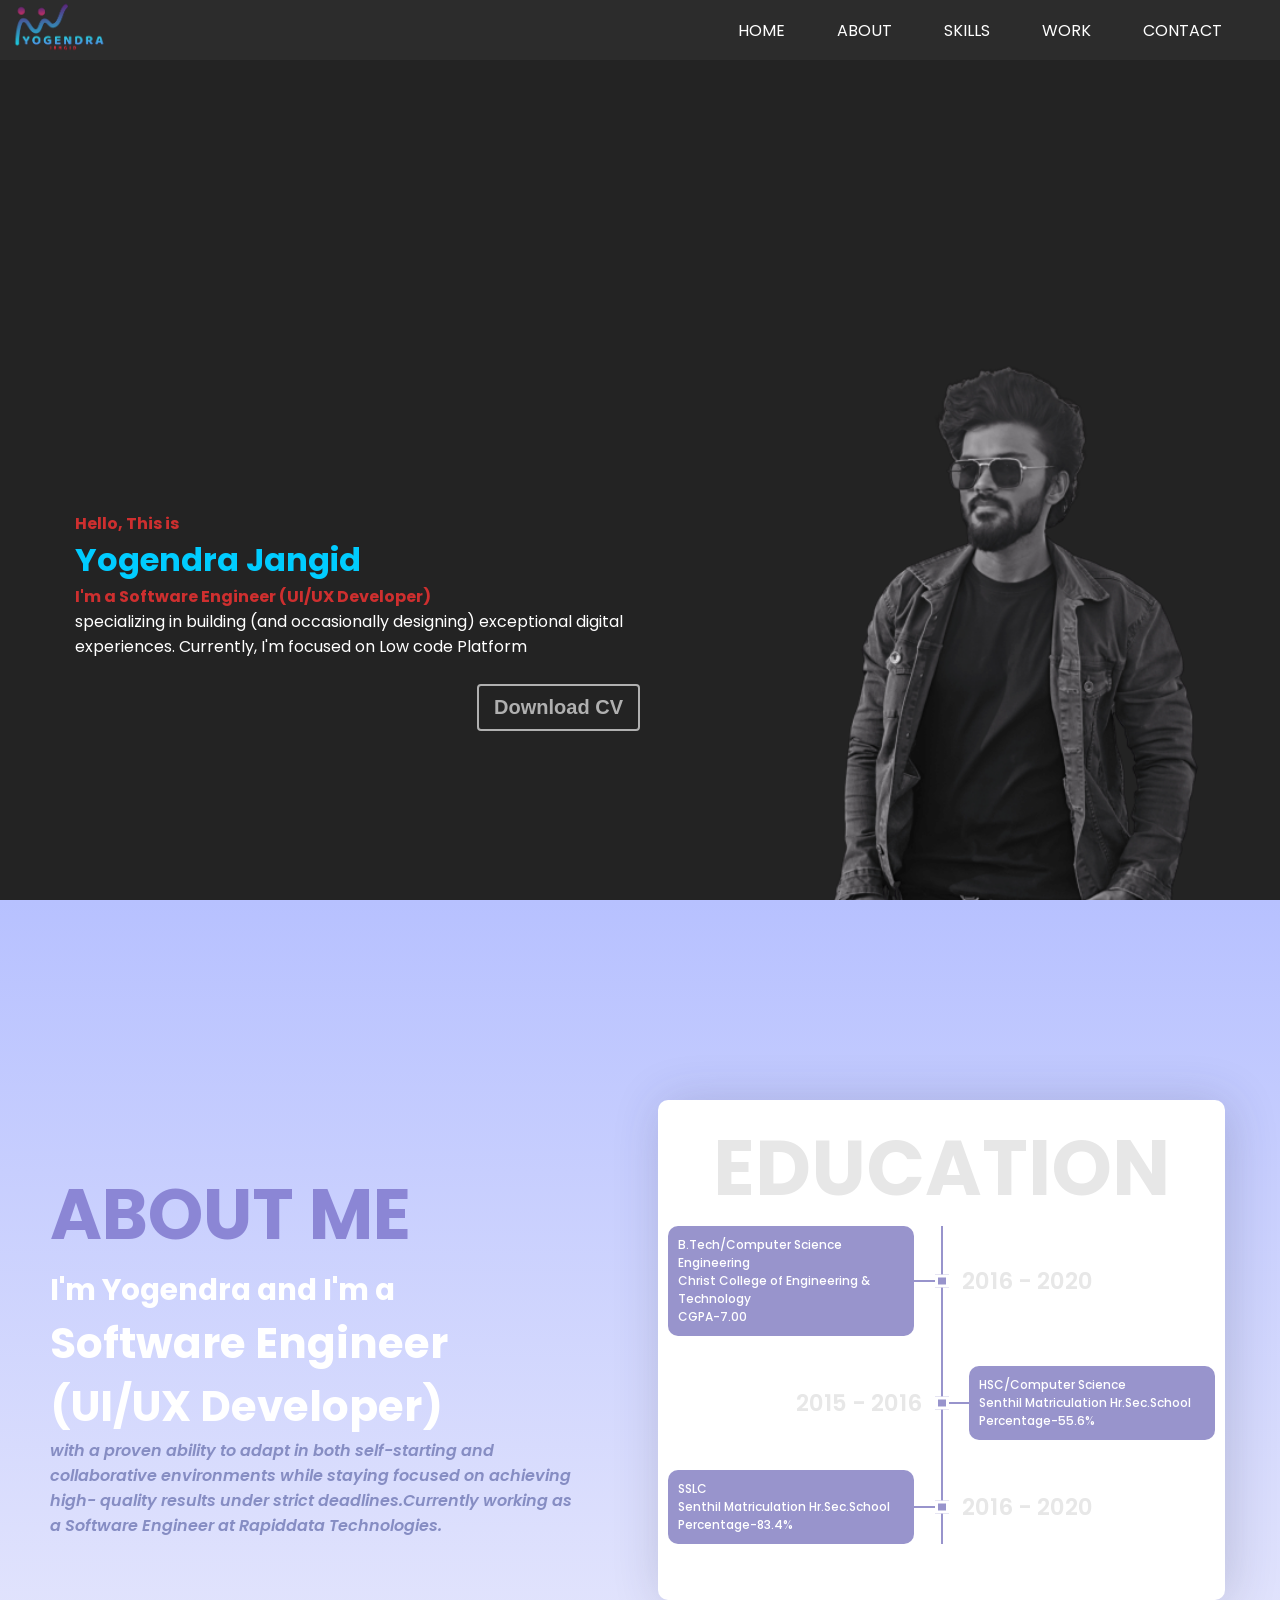
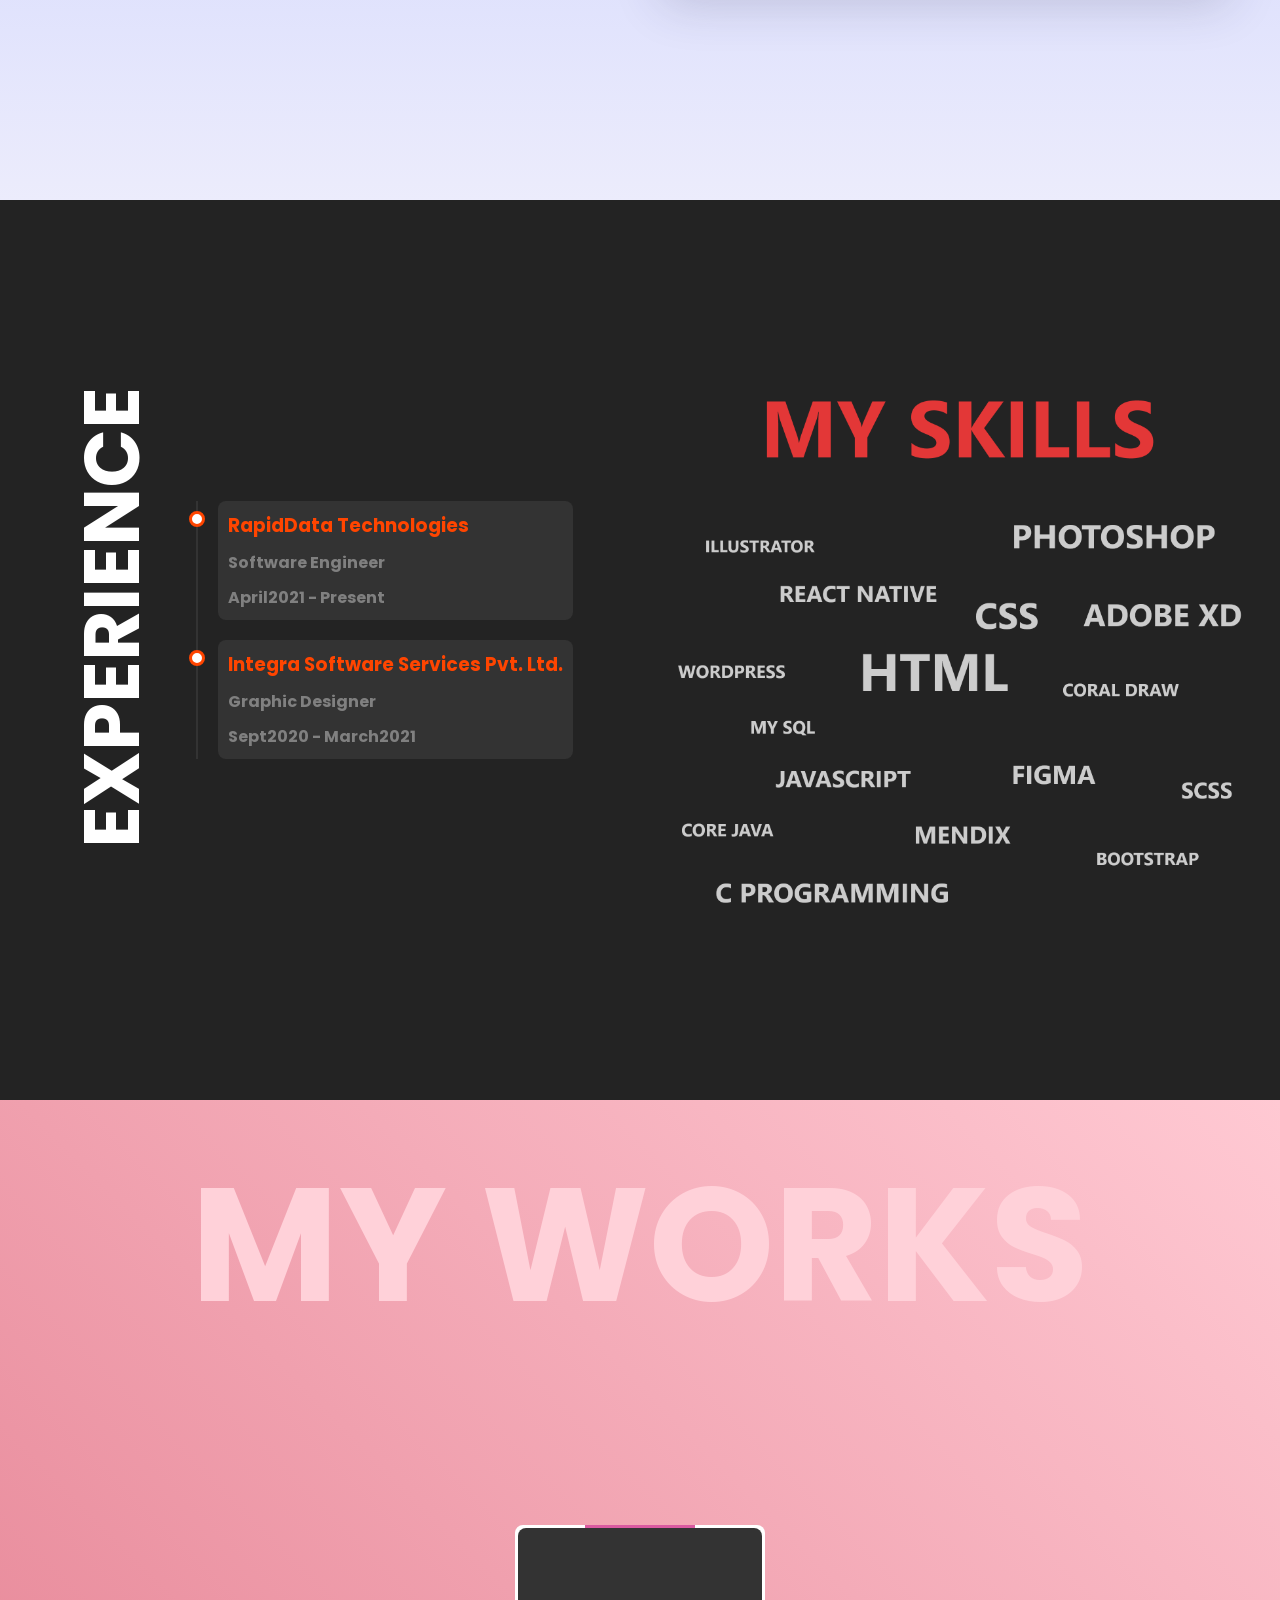
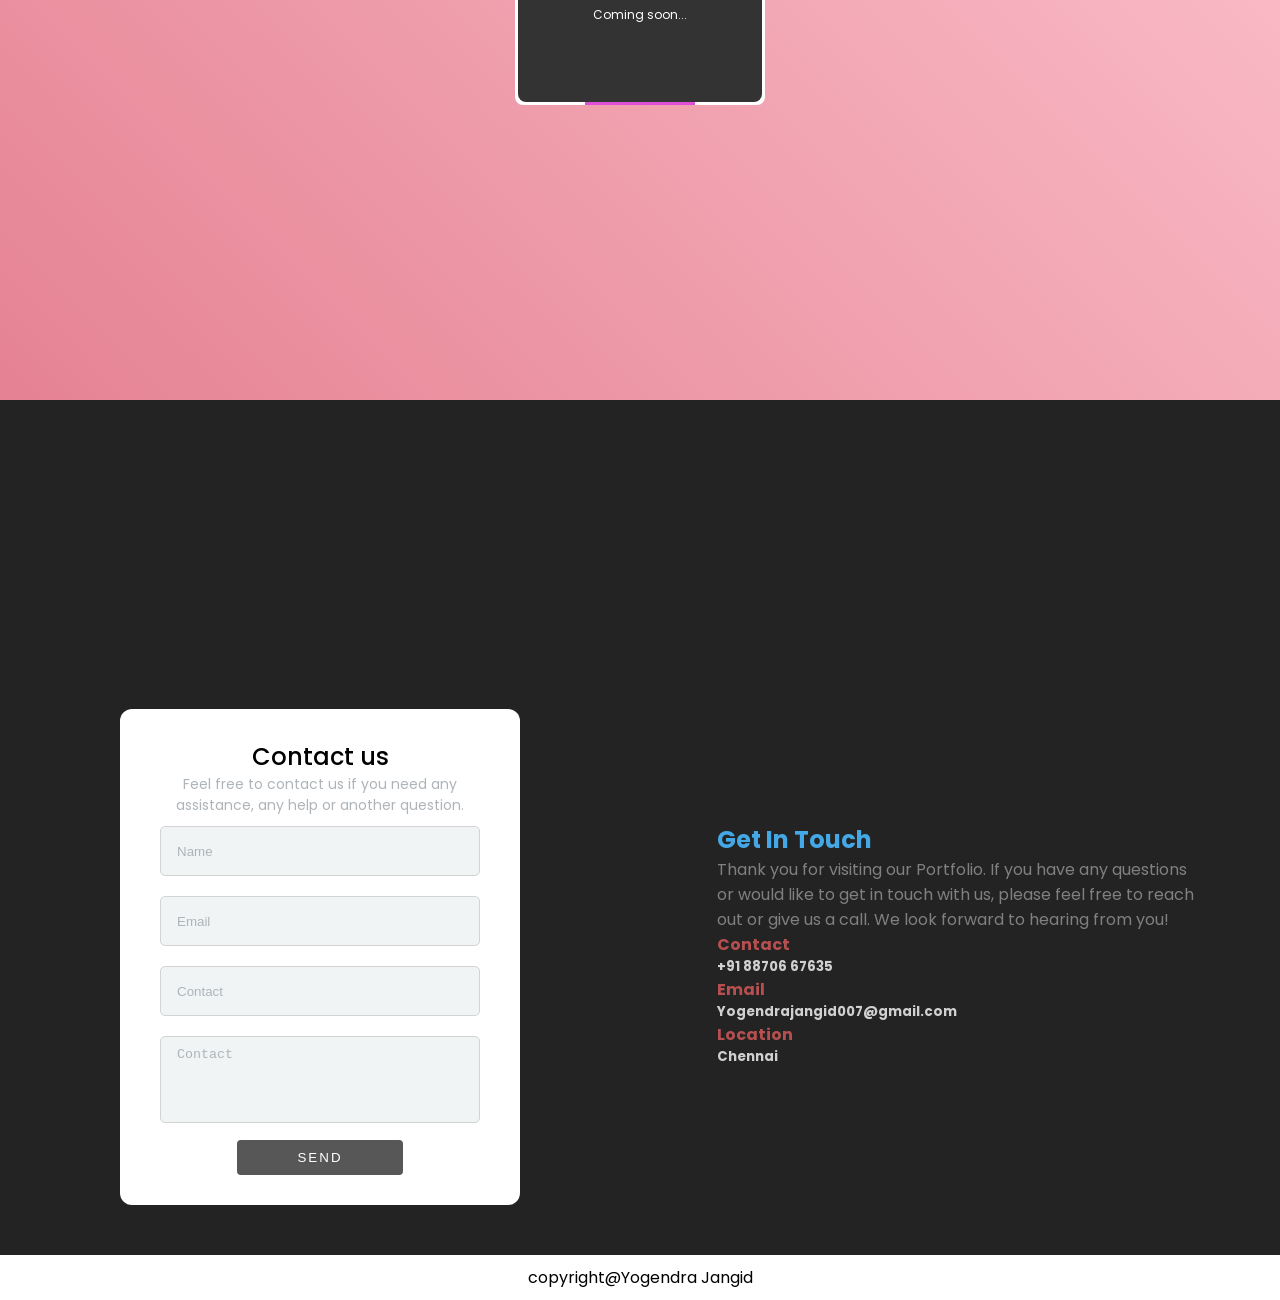
==== commit e7e37b03: "content update" ====
--- a/index.html
+++ b/index.html
@@ -42,8 +42,8 @@
                 <div class="left flex-1">
                     <h4>Hello, This is</h4>
                     <h1>Yogendra Jangid</h1>
-                    <h4>I'm a UI/UX Developer</h4>
-                    <p>I'm a software engineer specializing in building 
+                    <h4>I'm a Software Engineer (UI/UX Developer)</h4>
+                    <p>specializing in building 
                         (and occasionally designing) exceptional digital experiences. Currently, I'm focused on Low code Platform</p>
                     <br>
                     <div class="flex flex-end"><a href="cv/Yogendra CV.pdf" download><button>Download CV</button></a>
@@ -61,10 +61,11 @@
             <div class="left">
                 <h1 class="bigtxt animate__hinge">About Me</h1>
                 <h3>I'm Yogendra and I'm a </h3>
-                <h2>UI/UX Developer</h2>
-                <p>I'm currently working as a Software Engineer at Rapiddata Technologies. 
-                    Juno taught me how to share my projects, skills, and story with employers and 
-                    helped me land my dream job. It's been an amazing journey!</p>
+                <h2>Software Engineer (UI/UX Developer)</h2>
+                <p>with a proven ability to adapt in both self-starting and
+collaborative environments while staying focused on achieving high-
+quality results under strict deadlines.Currently working as a Software Engineer at Rapiddata Technologies.
+</p>
             </div>
             <div class="right">
                 <div class="timelinebox">
@@ -95,7 +96,7 @@
                                         <div class="content">
                                             <h5>HSC/Computer Science</h5>
                                             <h5>Senthil Matriculation Hr.Sec.School</h5>
-                                            <h5>Percentage-60%</h5>
+                                            <h5>Percentage-55.6%</h5>
                                         </div>
                                     </div>
                                 </li>
@@ -162,16 +163,16 @@
             <!-- <h4>A small Gallery</h4> --><h2>My Works</h2>
             <div class="work-cards">
                 <div class="card">
+                    <div class="content">Coming soon...</div>
+                </div>
+
+                <!-- <div class="card">
                     <div class="content">CONTENT</div>
                 </div>
 
                 <div class="card">
                     <div class="content">CONTENT</div>
-                </div>
-
-                <div class="card">
-                    <div class="content">CONTENT</div>
-                </div>
+                </div> -->
 
 
 
@@ -225,7 +226,7 @@
                 <h4>Contact </h4>
                 <h5>+91 88706 67635</h5>
                 <h4>Email</h4>
-                <h5>Yogendrajangid007@gmail.com </h5>
+                <h5>Yogendrajangid007@gmail.com </h5> 
                 <h4>Location</h4>
                 <h5>Chennai</h5>
                 <br>
--- a/css/Style.css
+++ b/css/Style.css
@@ -113,7 +113,7 @@
     box-shadow: 4px 3px 50px #34345233;
     padding: 10px;
     background: white;
-    clip-path: polygon(0 0, 100% 0, 100% 87%, 80% 100%, 0 87%);
+    /* clip-path: polygon(0 0, 100% 0, 100% 87%, 80% 100%, 0 87%); */
 	border-radius: 10px;
 }
 .timelinebox .heading h1{
@@ -304,9 +304,10 @@
 	.timeline-container li small,
 	.timeline-container li:nth-child(even) small {
 		top: 0;
-		left: 3%;
+		left: 6%;
 		margin: 0;
 		right: auto;
+		font-size: 14px;
 	}
 	
 	.timeline-container li {
@@ -322,7 +323,7 @@
 		top: 100%;
 		border: 3px solid #fff;
 		z-index: 2;
-		background-color: #00c4cc;
+		background-color: #9894cc;
 	}
 	
 }
--- a/css/resp.css
+++ b/css/resp.css
@@ -31,6 +31,7 @@
     }
     .timelinebox .heading h1{
         font-size: 1rem;
+        margin-bottom: 15px;
     }
 }
 
@@ -62,7 +63,7 @@
     box-shadow: 4px 3px 50px #34345233;
     padding: 10px;
     background: white;
-    clip-path: polygon(0 0, 100% 0, 100% 87%, 80% 100%, 0 91%);
+    /* clip-path: polygon(0 0, 100% 0, 100% 87%, 80% 100%, 0 91%); */
     border-radius: 10px;
     max-width: 600px;
 }
@@ -94,7 +95,7 @@
 }
 @media(max-width:768px){
     header, .about, .skills, .contact, .work,.about .container{
-        min-height: 100vh;
+        min-height: 60vh;
     }
     .about .container .left{
 margin: 5px !important;
@@ -140,4 +141,61 @@
         font-size: 0.4rem;
         margin-right: 1rem;
     }
+    .skills .right img {
+        width: 300px;
+        height: 293px;
+    }
+    .timeline-container li  div:before {
+        display: none;
+    }
+    .timelinebox {
+        
+        min-height: 560px;
+        min-width: 330px;
+    }
+
+    .branding img {
+        width: 70px;
+        margin: 2px;
+        height: auto;
+    }
+    .hero{
+        flex-direction: column;
+      
+    }
+    .hero .right{
+        display: flex;
+    }
+    .hero img {
+        width: 170px;
+    }
+    header{
+        min-height: 65vh;
+        align-items: flex-end;
+    }
+    .about .container .left p {
+        font-size: 1.1rem;
+    }
+    .about .container .left h3 {
+        font-size: 7.3vw;
+        color: white;
+    }
+    .about .container .left h2 {
+        font-size: 4.3vw;
+        color: white;
+    }
+    .about .container .left h1 {
+        font-size: 14.5vw;
+        text-transform: uppercase;
+        color: #8B86D5;
+    }
+    .work-cards {
+        display: flex;
+        flex-wrap: wrap;
+        justify-content: space-around;
+        width: 80%;
+        min-height: 35vh;
+        align-items: center;
+        margin-top: 110px;
+    }
 }
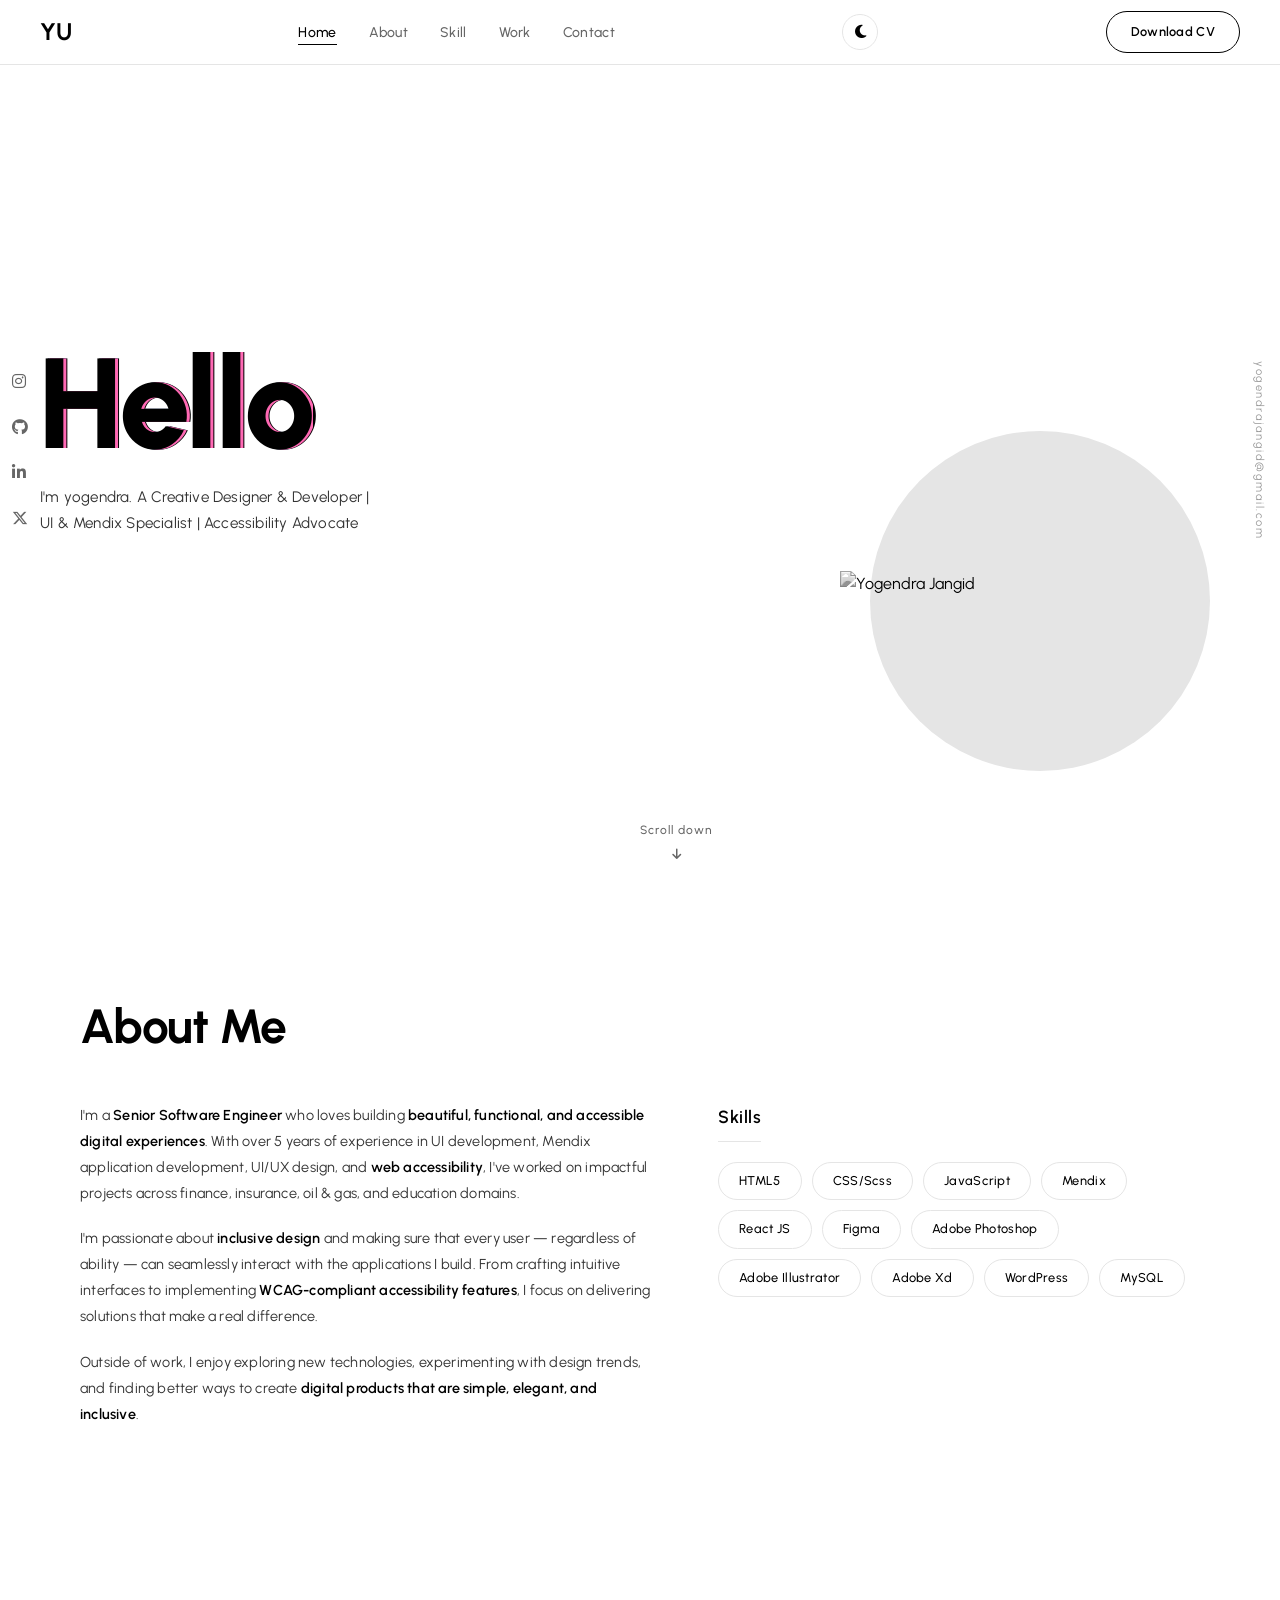
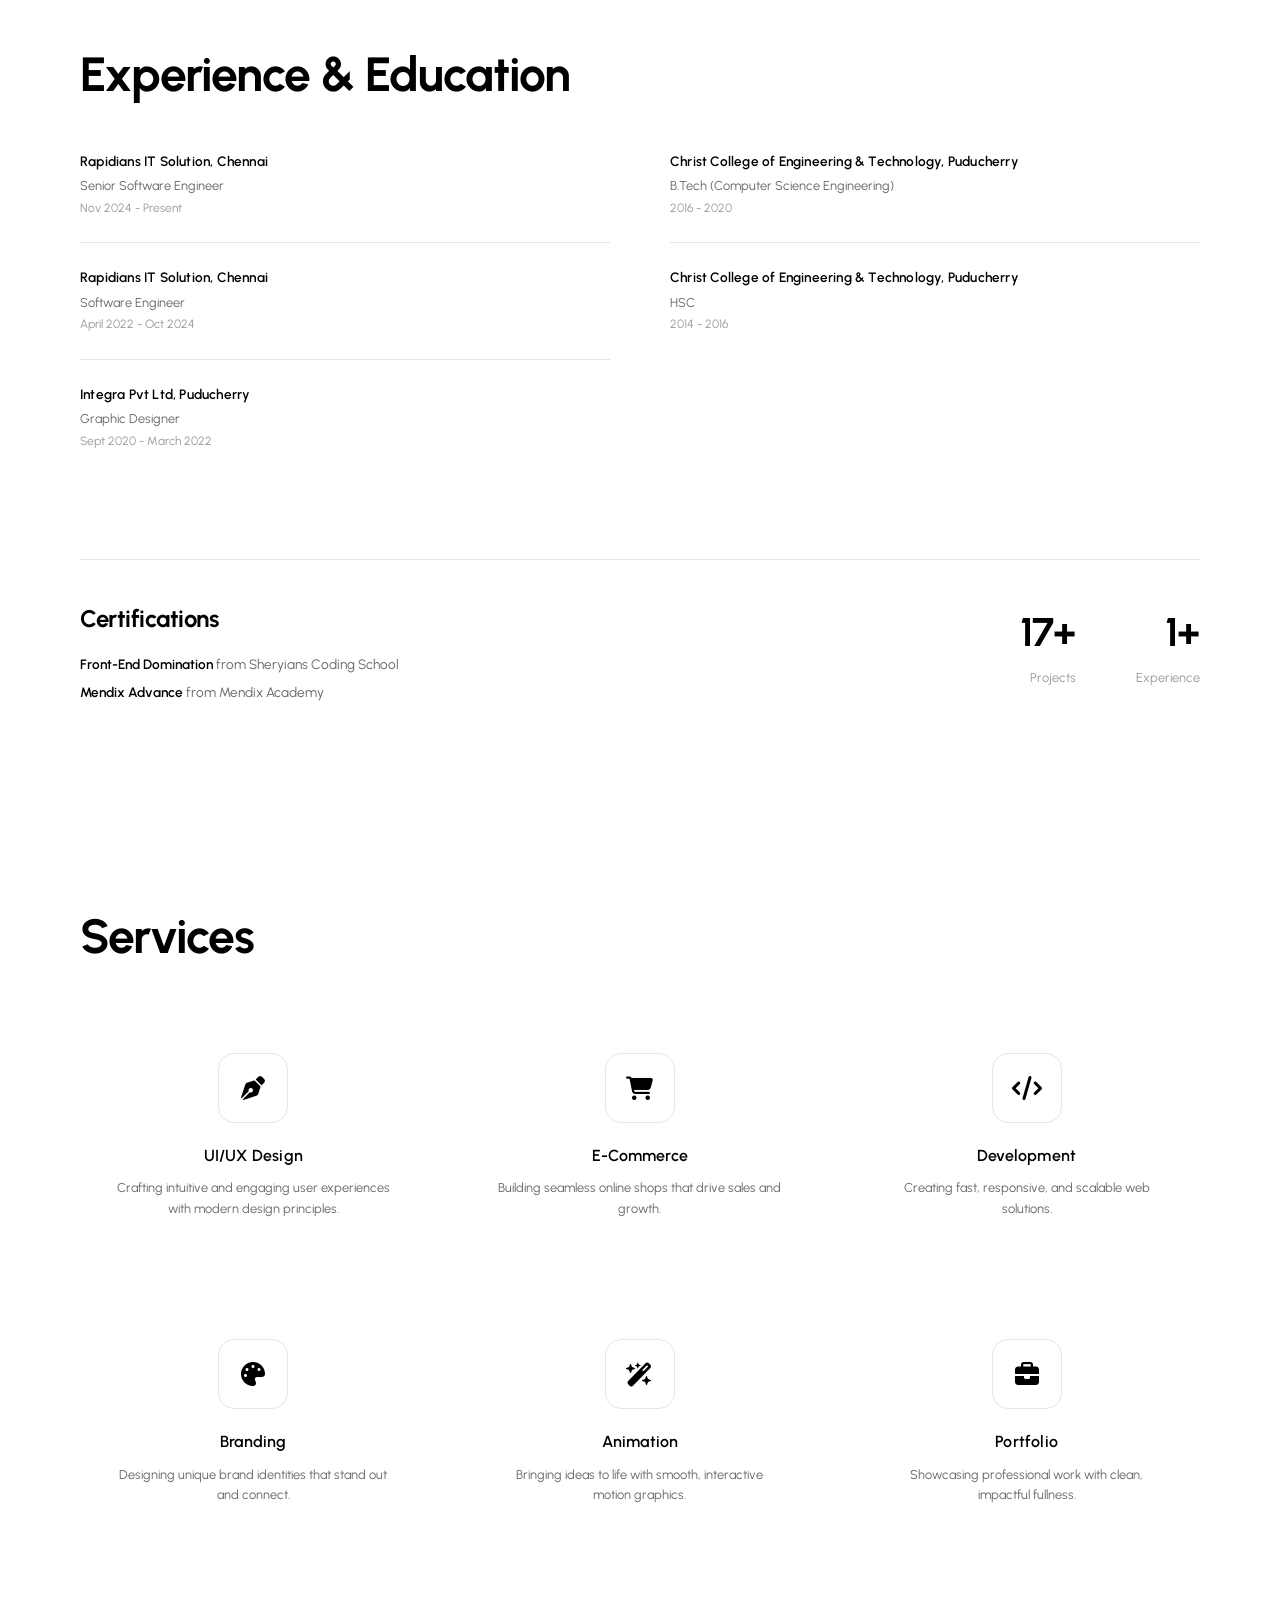
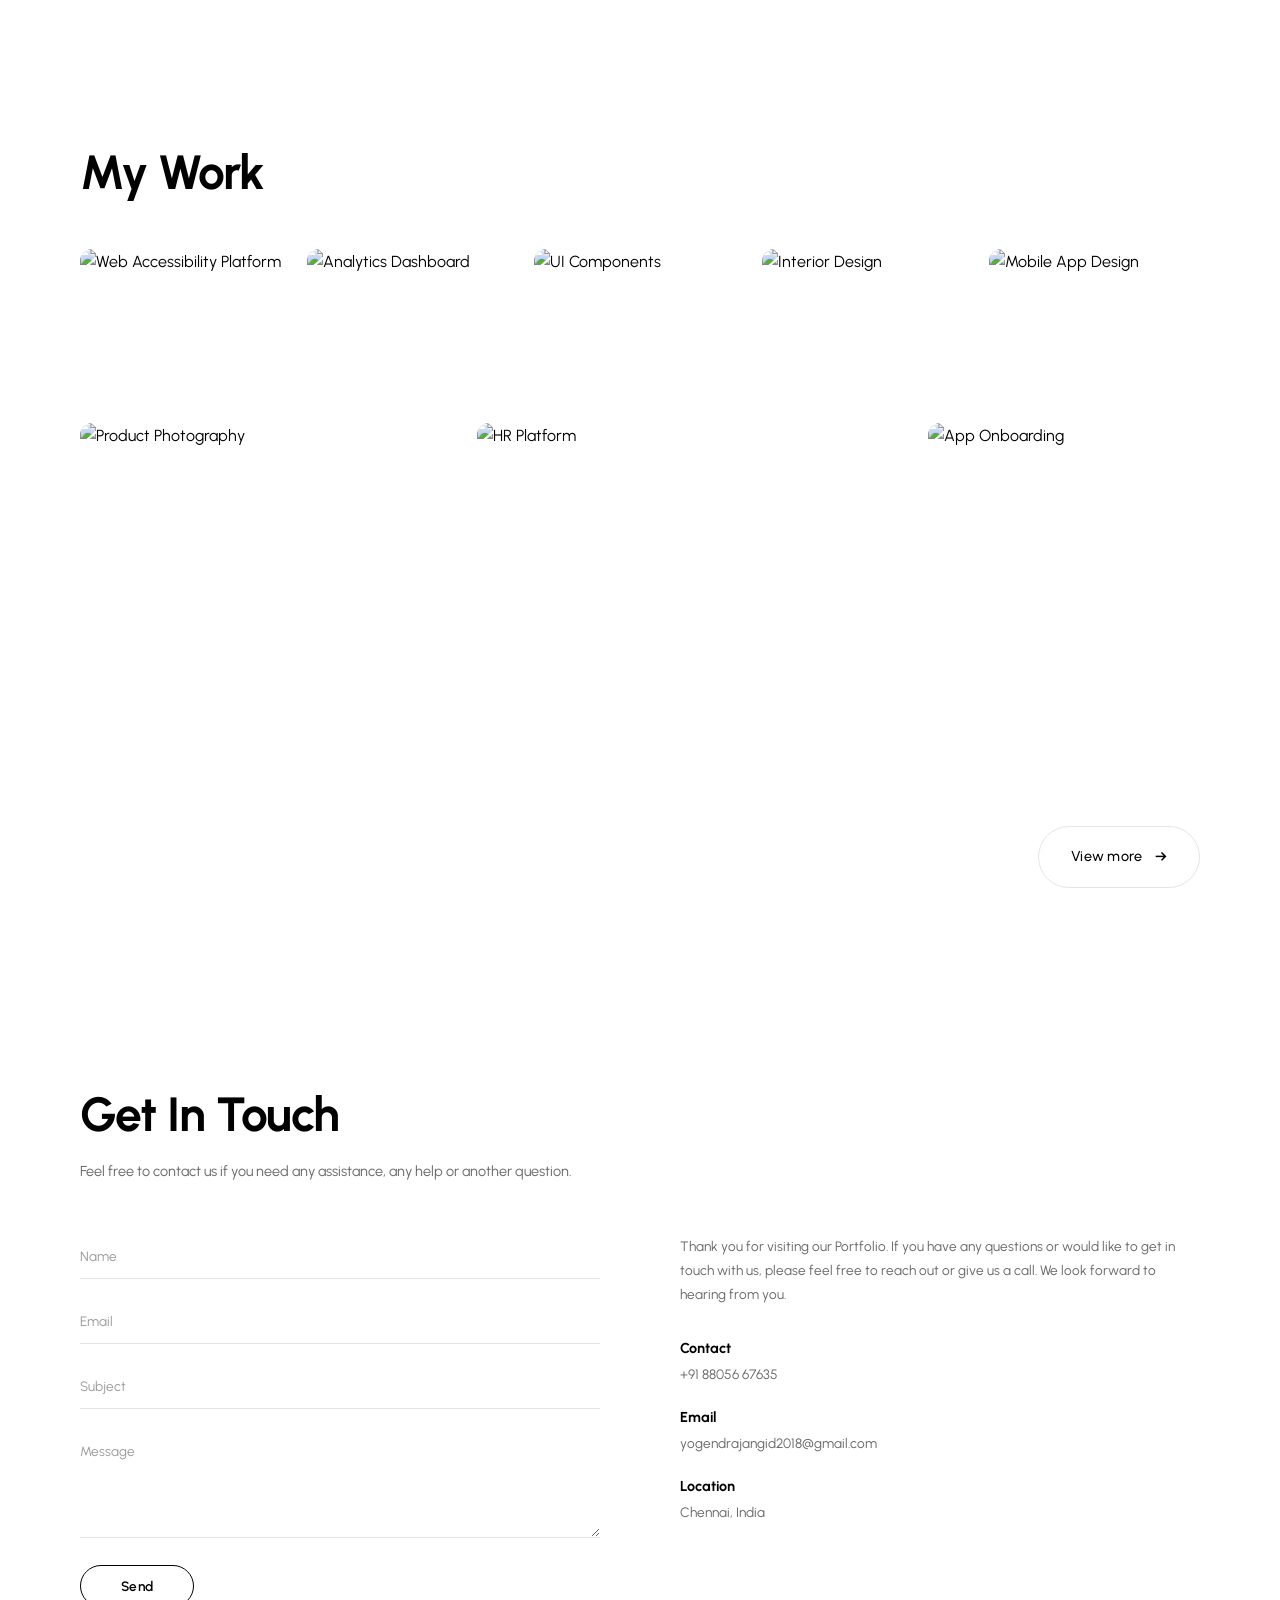
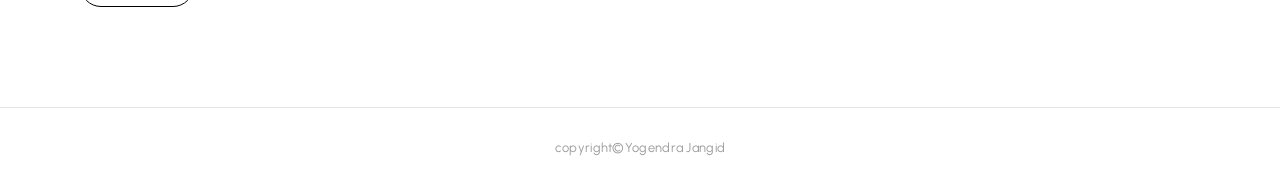
==== commit 4a7a6fc9: "New updated Portfolio" ====
--- a/index.html
+++ b/index.html
@@ -1,267 +1,342 @@
 <!DOCTYPE html>
 <html lang="en">
-
 <head>
     <meta charset="UTF-8">
-    <meta http-equiv="X-UA-Compatible" content="IE=edge">
     <meta name="viewport" content="width=device-width, initial-scale=1.0">
-    <title>Shane Portfolio</title>
-    <link rel="icon" type="image/x-icon" href="./Images/Shaneicon.png">
-    <link rel="stylesheet" href="./css/Style.css">
-    <link rel="stylesheet" href="./css/resp.css">
+    <title>Yogendra Jangid | Portfolio</title>
+    <link rel="stylesheet" href="style.css">
     <link rel="preconnect" href="https://fonts.googleapis.com">
     <link rel="preconnect" href="https://fonts.gstatic.com" crossorigin>
-    <link href="https://fonts.googleapis.com/css2?family=Poppins&display=swap" rel="stylesheet">
-    <link rel="stylesheet" href="https://cdnjs.cloudflare.com/ajax/libs/animate.css/4.1.1/animate.min.css" />
-
-
+    <link href="https://fonts.googleapis.com/css2?family=Urbanist:ital,wght@0,100..900;1,100..900&display=swap" rel="stylesheet">
+    <link rel="stylesheet" href="https://cdnjs.cloudflare.com/ajax/libs/font-awesome/6.5.1/css/all.min.css">
 </head>
-
 <body>
-    <header>
-        <nav class="flex items-center justify-between">
-            <div class="left">
-                <div class="branding">
-                    <img src="Images/Shane.png" alt="" srcset="">
-                </div>
-
-            </div>
-            <div class="right">
-                <div class="menu ">
-                    <a href="#home">Home</a>
-                    <a href="#about">About</a>
-                    <a href="#skills">Skills</a>
-                    <a href="#work">Work</a>
-                    <a href="#contact">Contact</a>
-                </div>
-            </div>
-        </nav>
-        <div class="container" id="home">
-
-            <div class="hero flex items-center">
-                <div class="left flex-1">
-                    <h4>Hello, This is</h4>
-                    <h1>Yogendra Jangid</h1>
-                    <h4>I'm a Software Engineer (UI/UX Developer)</h4>
-                    <p>specializing in building 
-                        (and occasionally designing) exceptional digital experiences. Currently, I'm focused on Low code Platform</p>
-                    <br>
-                    <div class="flex flex-end"><a href="cv/Yogendra CV.pdf" download><button>Download CV</button></a>
-                    </div>
-
-                </div>
-                <div class="right flex-1 flex ">
-                    <img src="./Images/hero.png" alt="Mainimage" class="src">
-                </div>
-            </div>
-        </div>
-    </header>
+    <!-- Custom Cursor: dot element that follows mouse pointer -->
+    <div class="custom-cursor" id="customCursor">
+        <div class="cursor-dot"></div>
+    </div>
+    <!-- Custom Cursor: canvas element for drawing the trailing line -->
+    <canvas class="cursor-trail" id="cursorTrail"></canvas>
+
+    <!-- Navbar: fixed top navigation bar -->
+    <nav class="navbar">
+        <div class="nav-container">
+            <a href="#" class="logo">YU</a>
+            <ul class="nav-links" id="navLinks">
+                <li><a href="#home" class="active">Home</a></li>
+                <li><a href="#about">About</a></li>
+                <li><a href="#skills">Skill</a></li>
+                <li><a href="#work">Work</a></li>
+                <li><a href="#contact">Contact</a></li>
+            </ul>
+            <!-- Dark Theme Toggle: inline in navbar, before Download CV -->
+            <button class="theme-toggle" id="themeToggle" aria-label="Toggle dark mode">
+                <i class="fa-solid fa-moon" id="themeIcon"></i>
+            </button>
+            <a href="#" class="btn-download">Download CV</a>
+            <button class="hamburger" id="hamburger" aria-label="Toggle menu">
+                <span></span>
+                <span></span>
+                <span></span>
+            </button>
+        </div>
+    </nav>
+    <!-- End Navbar -->
+
+    <!-- Hero Section: landing area with glitch title, subtitle, and profile image -->
+    <section class="hero" id="home">
+        <div class="hero-content">
+            <div class="hero-text">
+                <!-- Glitch Effect: data-text attribute duplicates text for pseudo-element layers -->
+                <h1 class="hero-title glitch" data-text="Hello" data-animate="fade-up">Hello</h1>
+                <p class="hero-subtitle" data-animate="fade-up" data-delay="200">
+                    I'm yogendra. A Creative Designer & Developer |<br>
+                    UI & Mendix Specialist | Accessibility Advocate
+                </p>
+            </div>
+            <div class="hero-image" data-animate="fade-left">
+                <!-- Background circle shape behind the profile photo -->
+                <div class="hero-image-bg"></div>
+                <img src="assets/images/profile.png" alt="Yogendra Jangid">
+            </div>
+        </div>
+        <div class="scroll-down" data-animate="fade-up" data-delay="600">
+            <span>Scroll down</span>
+            <i class="fa-solid fa-arrow-down"></i>
+        </div>
+        <!-- Social Sidebar Left: vertical social media icon links -->
+        <div class="social-sidebar left">
+            <a href="#"><i class="fa-brands fa-instagram"></i></a>
+            <a href="#"><i class="fa-brands fa-github"></i></a>
+            <a href="#"><i class="fa-brands fa-linkedin-in"></i></a>
+            <a href="#"><i class="fa-brands fa-x-twitter"></i></a>
+        </div>
+        <!-- Social Sidebar Right: vertical email text -->
+        <div class="social-sidebar right">
+            <span class="vertical-text">yogendrajangid@gmail.com</span>
+        </div>
+    </section>
+    <!-- End Hero Section -->
+
+    <!-- About Section: personal bio and skills tags -->
     <section class="about" id="about">
-        <div class="container flex">
-            <div class="left">
-                <h1 class="bigtxt animate__hinge">About Me</h1>
-                <h3>I'm Yogendra and I'm a </h3>
-                <h2>Software Engineer (UI/UX Developer)</h2>
-                <p>with a proven ability to adapt in both self-starting and
-collaborative environments while staying focused on achieving high-
-quality results under strict deadlines.Currently working as a Software Engineer at Rapiddata Technologies.
-</p>
-            </div>
-            <div class="right">
-                <div class="timelinebox">
-                    <div class="heading">
-                        <h1>Education</h1>
-                    </div>
-                    <div class="educationline">
-
-
-                        <div class="timeline-container">
-                            <ul>
-                                <li>
-                                    <div>
-
-                                        <small>2016 - 2020</small>
-
-                                        <div class="content">
-                                            <h5>B.Tech/Computer Science Engineering</h5>
-                                            <h5>Christ College of Engineering & Technology</h5>
-                                            <h5>CGPA-7.00</h5>
-                                        </div>
-                                    </div>
-                                </li>
-
-                                <li>
-                                    <div>
-                                        <small>2015 - 2016</small>
-                                        <div class="content">
-                                            <h5>HSC/Computer Science</h5>
-                                            <h5>Senthil Matriculation Hr.Sec.School</h5>
-                                            <h5>Percentage-55.6%</h5>
-                                        </div>
-                                    </div>
-                                </li>
-
-                                <li>
-                                    <div>
-                                        <small>2016 - 2020</small>
-                                        <div class="content">
-                                            <h5> SSLC</h5>
-                                            <h5>Senthil Matriculation Hr.Sec.School</h5>
-                                            <h5>Percentage-83.4%</h5>
-                                        </div>
-                                    </div>
-                                </li>
-
-
-
-                            </ul>
-                        </div>
-
-
-
-                    </div>
-                </div>
-            </div>
-        </div>
-
-    </section>
-
-    <section class="skills" id="skills">
-        <div class="container flex">
-            <div class="left flex justify-center">
-                <div class="exp-head"><h1 class="exp">Experience</h1></div>
-                <div class="timeline">
-                    <div class="outer">
-                        <div class="card">
-                            <div class="info">
-                                <h3 class="title">RapidData Technologies</h3>
-                                <h4>Software Engineer</h4>
-                                <h4>April2021 - Present</h4>
-
-                            </div>
-                        </div>
-                        <div class="card">
-                            <div class="info">
-                                <h3 class="title">Integra Software Services Pvt. Ltd.</h3>
-                                <h4>Graphic Designer</h4>
-                                <h4>Sept2020 - March2021</h4>
-                            </div>
-                        </div>
-
-                    </div>
-                </div>
-            </div>
-            <div class="right flex justify-center">
-                <img src="Images/skills.png" alt="" class="src">
-            </div>
-
-        </div>
-    </section>
-
-    <section class="work" id="work">
-        <div class="container flex justify-center">
-            <!-- <h4>A small Gallery</h4> --><h2>My Works</h2>
-            <div class="work-cards">
-                <div class="card">
-                    <div class="content">Coming soon...</div>
-                </div>
-
-                <!-- <div class="card">
-                    <div class="content">CONTENT</div>
-                </div>
-
-                <div class="card">
-                    <div class="content">CONTENT</div>
-                </div> -->
-
-
-
-
-            </div>
-        </div>
-    </section>
-
+        <div class="container">
+            <h2 class="section-title" data-animate="fade-up">About Me</h2>
+            <div class="about-content">
+                <div class="about-text" data-animate="fade-right">
+                    <p>
+                        I'm a <strong>Senior Software Engineer</strong> who loves building <strong>beautiful,
+                        functional, and accessible digital experiences</strong>. With over 5 years of
+                        experience in UI development, Mendix application development,
+                        UI/UX design, and <strong>web accessibility</strong>, I've worked on impactful
+                        projects across finance, insurance, oil & gas, and education
+                        domains.
+                    </p>
+                    <p>
+                        I'm passionate about <strong>inclusive design</strong> and making sure that every
+                        user — regardless of ability — can seamlessly interact with the
+                        applications I build. From crafting intuitive interfaces to
+                        implementing <strong>WCAG-compliant accessibility features</strong>, I focus on
+                        delivering solutions that make a real difference.
+                    </p>
+                    <p>
+                        Outside of work, I enjoy exploring new technologies, experimenting
+                        with design trends, and finding better ways to create <strong>digital
+                        products that are simple, elegant, and inclusive</strong>.
+                    </p>
+                </div>
+                <div class="about-skills" data-animate="fade-left">
+                    <h3>Skills</h3>
+                    <div class="skills-tags">
+                        <span class="tag">HTML5</span>
+                        <span class="tag">CSS/Scss</span>
+                        <span class="tag">JavaScript</span>
+                        <span class="tag">Mendix</span>
+                        <span class="tag">React JS</span>
+                        <span class="tag">Figma</span>
+                        <span class="tag">Adobe Photoshop</span>
+                        <span class="tag">Adobe Illustrator</span>
+                        <span class="tag">Adobe Xd</span>
+                        <span class="tag">WordPress</span>
+                        <span class="tag">MySQL</span>
+                    </div>
+                </div>
+            </div>
+        </div>
+    </section>
+    <!-- End About Section -->
+
+    <!-- Experience & Education Section -->
+    <section class="experience" id="experience">
+        <div class="container">
+            <h2 class="section-title" data-animate="fade-up">Experience & Education</h2>
+            <div class="exp-grid">
+                <div class="exp-col" data-animate="fade-right">
+                    <div class="exp-item">
+                        <h4>Rapidians IT Solution, Chennai</h4>
+                        <p class="exp-role">Senior Software Engineer</p>
+                        <p class="exp-date">Nov 2024 - Present</p>
+                    </div>
+                    <div class="exp-item">
+                        <h4>Rapidians IT Solution, Chennai</h4>
+                        <p class="exp-role">Software Engineer</p>
+                        <p class="exp-date">April 2022 - Oct 2024</p>
+                    </div>
+                    <div class="exp-item">
+                        <h4>Integra Pvt Ltd, Puducherry</h4>
+                        <p class="exp-role">Graphic Designer</p>
+                        <p class="exp-date">Sept 2020 - March 2022</p>
+                    </div>
+                </div>
+                <div class="exp-col" data-animate="fade-left">
+                    <div class="exp-item">
+                        <h4>Christ College of Engineering & Technology, Puducherry</h4>
+                        <p class="exp-role">B.Tech (Computer Science Engineering)</p>
+                        <p class="exp-date">2016 - 2020</p>
+                    </div>
+                    <div class="exp-item">
+                        <h4>Christ College of Engineering & Technology, Puducherry</h4>
+                        <p class="exp-role">HSC</p>
+                        <p class="exp-date">2014 - 2016</p>
+                    </div>
+                </div>
+            </div>
+            <!-- Certifications and Stats -->
+            <div class="certifications-row">
+                <div class="cert-col" data-animate="fade-right">
+                    <h3 class="sub-title">Certifications</h3>
+                    <p><strong>Front-End Domination</strong> from Sheryians Coding School</p>
+                    <p><strong>Mendix Advance</strong> from Mendix Academy</p>
+                </div>
+                <div class="stats-col" data-animate="fade-left">
+                    <div class="stat">
+                        <span class="stat-number" data-target="50">0</span><span class="stat-plus">+</span>
+                        <span class="stat-label">Projects</span>
+                    </div>
+                    <div class="stat">
+                        <span class="stat-number" data-target="5">0</span><span class="stat-plus">+</span>
+                        <span class="stat-label">Experience</span>
+                    </div>
+                </div>
+            </div>
+            <!-- End Certifications -->
+        </div>
+    </section>
+    <!-- End Experience & Education Section -->
+
+    <!-- Services Section: grid of service offerings -->
+    <section class="services" id="skills">
+        <div class="container">
+            <h2 class="section-title" data-animate="fade-up">Services</h2>
+            <div class="services-grid">
+                <div class="service-card" data-animate="fade-up" data-delay="0">
+                    <div class="service-icon">
+                        <i class="fa-solid fa-pen-nib"></i>
+                    </div>
+                    <h4>UI/UX Design</h4>
+                    <p>Crafting intuitive and engaging user experiences with modern design principles.</p>
+                </div>
+                <div class="service-card" data-animate="fade-up" data-delay="100">
+                    <div class="service-icon">
+                        <i class="fa-solid fa-cart-shopping"></i>
+                    </div>
+                    <h4>E-Commerce</h4>
+                    <p>Building seamless online shops that drive sales and growth.</p>
+                </div>
+                <div class="service-card" data-animate="fade-up" data-delay="200">
+                    <div class="service-icon">
+                        <i class="fa-solid fa-code"></i>
+                    </div>
+                    <h4>Development</h4>
+                    <p>Creating fast, responsive, and scalable web solutions.</p>
+                </div>
+                <div class="service-card" data-animate="fade-up" data-delay="300">
+                    <div class="service-icon">
+                        <i class="fa-solid fa-palette"></i>
+                    </div>
+                    <h4>Branding</h4>
+                    <p>Designing unique brand identities that stand out and connect.</p>
+                </div>
+                <div class="service-card" data-animate="fade-up" data-delay="400">
+                    <div class="service-icon">
+                        <i class="fa-solid fa-wand-magic-sparkles"></i>
+                    </div>
+                    <h4>Animation</h4>
+                    <p>Bringing ideas to life with smooth, interactive motion graphics.</p>
+                </div>
+                <div class="service-card" data-animate="fade-up" data-delay="500">
+                    <div class="service-icon">
+                        <i class="fa-solid fa-briefcase"></i>
+                    </div>
+                    <h4>Portfolio</h4>
+                    <p>Showcasing professional work with clean, impactful fullness.</p>
+                </div>
+            </div>
+        </div>
+    </section>
+    <!-- End Services Section -->
+
+    <!-- My Work Section: project gallery grid matching reference layout -->
+    <section class="my-work" id="work">
+        <div class="container">
+            <h2 class="section-title" data-animate="fade-up">My Work</h2>
+            <!-- Row 1: 5 columns with varied sizes -->
+            <div class="work-row" data-animate="fade-up">
+                <div class="work-item">
+                    <img src="https://images.unsplash.com/photo-1460925895917-afdab827c52f?w=500&h=400&fit=crop" alt="Web Accessibility Platform">
+                    <div class="work-overlay"><h4>Web Accessibility</h4><p>Platform Design</p></div>
+                </div>
+                <div class="work-item">
+                    <img src="https://images.unsplash.com/photo-1551288049-bebda4e38f71?w=500&h=400&fit=crop" alt="Analytics Dashboard">
+                    <div class="work-overlay"><h4>Analytics</h4><p>Dashboard UI</p></div>
+                </div>
+                <div class="work-item">
+                    <img src="https://images.unsplash.com/photo-1559028012-481c04fa702d?w=500&h=400&fit=crop" alt="UI Components">
+                    <div class="work-overlay"><h4>UI Components</h4><p>Design System</p></div>
+                </div>
+                <div class="work-item">
+                    <img src="https://images.unsplash.com/photo-1600607687939-ce8a6c25118c?w=500&h=400&fit=crop" alt="Interior Design">
+                    <div class="work-overlay"><h4>Interior</h4><p>3D Visualization</p></div>
+                </div>
+                <div class="work-item">
+                    <img src="https://images.unsplash.com/photo-1555421689-491a97ff2040?w=500&h=400&fit=crop" alt="Mobile App Design">
+                    <div class="work-overlay"><h4>Mobile App</h4><p>UI/UX Design</p></div>
+                </div>
+            </div>
+            <!-- Row 2: 3 columns with large left item -->
+            <div class="work-row work-row-bottom" data-animate="fade-up" data-delay="200">
+                <div class="work-item work-item-lg">
+                    <img src="https://images.unsplash.com/photo-1523275335684-37898b6baf30?w=700&h=500&fit=crop" alt="Product Photography">
+                    <div class="work-overlay"><h4>Product</h4><p>Brand Photography</p></div>
+                </div>
+                <div class="work-item work-item-md">
+                    <img src="https://images.unsplash.com/photo-1531403009284-440f080d1e12?w=600&h=500&fit=crop" alt="HR Platform">
+                    <div class="work-overlay"><h4>HR Platform</h4><p>SaaS Dashboard</p></div>
+                </div>
+                <div class="work-item work-item-sm">
+                    <img src="https://images.unsplash.com/photo-1586717791821-3f44a563fa4c?w=500&h=500&fit=crop" alt="App Onboarding">
+                    <div class="work-overlay"><h4>Onboarding</h4><p>App Design</p></div>
+                </div>
+            </div>
+            <!-- View More Button: bordered rectangle with arrow -->
+            <div class="view-more" data-animate="fade-up" data-delay="300">
+                <a href="projects.html" class="btn-view-more">View more <span class="view-more-arrow">&rarr;</span></a>
+            </div>
+        </div>
+    </section>
+    <!-- End My Work Section -->
+
+    <!-- Contact Section: form and contact info -->
     <section class="contact" id="contact">
-        <div class="top">
-
-            <div class="left">
-                <div>
-                    <div class="contact-form-wrapper d-flex justify-content-center">
-                        <form action="#" class="contact-form" onsubmit="sendEmail(); reset(); return false ">
-                            <h5 class="title">Contact us</h5>
-                            <p class="description">Feel free to contact us if you need any assistance, any help or
-                                another
-                                question.
-                            </p>
-                            <div>
-                                <input id="name" type="text" class="form-control rounded border-white mb-3 form-input"
-                                    id="name" placeholder="Name" required>
-                            </div>
-                            <div>
-                                <input id="usermail" type="email"
-                                    class="form-control rounded border-white mb-3 form-input" placeholder="Email"
-                                    required>
-                            </div>
-                            <div>
-                                <input id="number" class="form-control rounded border-white mb-3 form-input"
-                                    placeholder="Contact" required>
-                            </div>
-                            <div>
-                                <textarea id="message" class="form-control rounded border-white mb-3 form-text-area"
-                                    rows="5" cols="30" placeholder="Contact" required></textarea>
-                            </div>
-
-                            <div class="submit-button-wrapper">
-                                <input type="submit" value="Send">
-                            </div>
-                        </form>
-                    </div>
-                </div>
-            </div>
-            <div class="right">
-
-
-                <h1>Get In Touch</h1>
-                <p>Thank you for visiting our Portfolio. If you have any questions or would like to get in touch with us, please feel free to reach out or give us a call. We look forward to hearing from you! </p>
-                <h4>Contact </h4>
-                <h5>+91 88706 67635</h5>
-                <h4>Email</h4>
-                <h5>Yogendrajangid007@gmail.com </h5> 
-                <h4>Location</h4>
-                <h5>Chennai</h5>
-                <br>
-
-
-
-
-
-
-            </div>
-
-        </div>
-        <footer class="footer">copyright@Yogendra Jangid</footer>
-
-    </section>
-    <script src="https://smtpjs.com/v3/smtp.js"></script>
-    <script>
-        function sendEmail() {
-            Email.send({
-                Host: "smtp.elasticemail.com",
-                Username: "yogendrajangid007@gmail.com",
-                Password: "03E4511F71E8DE47707A91CEBEB0868770ED",
-                To: 'yogendrajangid007@gmail.com',
-                From: 'yogendrajangid007@gmail.com',
-                // From: document.getElementById("email").value,
-                Subject: "New contact by Portfolio",
-                Body: "Name : " + document.getElementById("name").value + "<br>" +
-                    "mail : " + document.getElementById("usermail").value + "<br>" +
-                    "Contact : " + document.getElementById("number").value + "<br>" +
-                    "Message : " + document.getElementById("message").value + "<br>",
-            }).then(
-                message => alert(message)
-            );
-        }
-    </script>
+        <div class="container">
+            <h2 class="section-title" data-animate="fade-up">Get In Touch</h2>
+            <p class="contact-subtitle" data-animate="fade-up">Feel free to contact us if you need any assistance, any help or another question.</p>
+            <div class="contact-content">
+                <form class="contact-form" data-animate="fade-right">
+                    <div class="form-group">
+                        <input type="text" placeholder="Name" required>
+                    </div>
+                    <div class="form-group">
+                        <input type="email" placeholder="Email" required>
+                    </div>
+                    <div class="form-group">
+                        <input type="text" placeholder="Subject">
+                    </div>
+                    <div class="form-group">
+                        <textarea placeholder="Message" rows="5" required></textarea>
+                    </div>
+                    <button type="submit" class="btn-send">Send</button>
+                </form>
+                <div class="contact-info" data-animate="fade-left">
+                    <p class="contact-desc">
+                        Thank you for visiting our Portfolio. If you have any questions or would like
+                        to get in touch with us, please feel free to reach out or give us a call. We
+                        look forward to hearing from you.
+                    </p>
+                    <div class="info-item">
+                        <h4>Contact</h4>
+                        <p>+91 88056 67635</p>
+                    </div>
+                    <div class="info-item">
+                        <h4>Email</h4>
+                        <p>yogendrajangid2018@gmail.com</p>
+                    </div>
+                    <div class="info-item">
+                        <h4>Location</h4>
+                        <p>Chennai, India</p>
+                    </div>
+                </div>
+            </div>
+        </div>
+    </section>
+    <!-- End Contact Section -->
+
+    <!-- Footer -->
+    <footer class="footer">
+        <p>copyright&copy;Yogendra Jangid</p>
+    </footer>
+    <!-- End Footer -->
+
+    <script src="script.js"></script>
 </body>
-
-</html>+</html>
--- a/style.css
+++ b/style.css
@@ -0,0 +1,1357 @@
+/* ===== RESET & BASE START ===== */
+/* Remove all default margins, padding, and set consistent box model */
+*,
+*::before,
+*::after {
+    margin: 0;
+    padding: 0;
+    box-sizing: border-box;
+}
+
+/* Light theme color variables (default) */
+:root {
+    --bg-primary: #ffffff;
+    --bg-secondary: #f5f5f5;
+    --text-primary: #000000;
+    --text-secondary: #333333;
+    --text-muted: #666666;
+    --text-faint: #999999;
+    --border-color: #e5e5e5;
+    --card-hover-bg: #f5f5f5;
+    --hero-circle: #e5e5e5;
+    --overlay-bg: rgba(0, 0, 0, 0.6);
+    --navbar-bg: rgba(255, 255, 255, 0.95);
+    --navbar-shadow: rgba(0, 0, 0, 0.08);
+    --cursor-color: #18181b;
+    --glitch-cyan: #00ffff;
+    --glitch-magenta: #ff69b4;
+    --transition: all 0.3s cubic-bezier(0.25, 0.46, 0.45, 0.94);
+}
+
+/* Dark theme color overrides applied via [data-theme="dark"] on <html> */
+[data-theme="dark"] {
+    --bg-primary: #0a0a0a;
+    --bg-secondary: #141414;
+    --text-primary: #f0f0f0;
+    --text-secondary: #cccccc;
+    --text-muted: #999999;
+    --text-faint: #666666;
+    --border-color: #2a2a2a;
+    --card-hover-bg: #1a1a1a;
+    --hero-circle: #1e1e1e;
+    --overlay-bg: rgba(0, 0, 0, 0.75);
+    --navbar-bg: rgba(10, 10, 10, 0.95);
+    --navbar-shadow: rgba(0, 0, 0, 0.3);
+    --cursor-color: #e0e0e0;
+    --glitch-cyan: #00e5ff;
+    --glitch-magenta: #ff4081;
+}
+
+/* Smooth scroll behavior for anchor link navigation */
+html {
+    scroll-behavior: smooth;
+    font-size: 16px;
+}
+
+/* Base body styles with theme-aware colors */
+body {
+    font-family: 'Urbanist', sans-serif;
+    color: var(--text-primary);
+    background: var(--bg-primary);
+    overflow-x: hidden;
+    line-height: 1.6;
+    transition: background 0.4s ease, color 0.4s ease;
+}
+
+/* Reset link default styles */
+a {
+    text-decoration: none;
+    color: inherit;
+}
+
+/* Remove list bullet points */
+ul {
+    list-style: none;
+}
+
+/* Prevent images from overflowing their containers */
+img {
+    max-width: 100%;
+    display: block;
+}
+
+/* Centered content container with max width */
+.container {
+    max-width: 1200px;
+    margin: 0 auto;
+    padding: 0 40px;
+}
+/* ===== RESET & BASE END ===== */
+
+
+/* ===== DARK THEME TOGGLE BUTTON START ===== */
+/* Inline toggle button inside the navbar, positioned before Download CV */
+.theme-toggle {
+    width: 36px;
+    height: 36px;
+    border-radius: 50%;
+    border: 1.5px solid var(--border-color);
+    background: transparent;
+    color: var(--text-primary);
+    font-size: 0.95rem;
+    display: flex;
+    align-items: center;
+    justify-content: center;
+    cursor: pointer;
+    transition: var(--transition);
+}
+
+/* Hover state: invert colors for visual feedback */
+.theme-toggle:hover {
+    background: var(--text-primary);
+    color: var(--bg-primary);
+    border-color: var(--text-primary);
+}
+/* ===== DARK THEME TOGGLE BUTTON END ===== */
+
+
+/* ===== SCROLL ANIMATIONS START ===== */
+/* Initial hidden state for elements with data-animate attribute */
+[data-animate] {
+    opacity: 0;
+    transform: translateY(40px);
+    transition: opacity 0.8s cubic-bezier(0.25, 0.46, 0.45, 0.94),
+                transform 0.8s cubic-bezier(0.25, 0.46, 0.45, 0.94);
+}
+
+/* Slide in from right for fade-left animations */
+[data-animate="fade-left"] {
+    transform: translateX(60px);
+}
+
+/* Slide in from left for fade-right animations */
+[data-animate="fade-right"] {
+    transform: translateX(-60px);
+}
+
+/* Visible state: reset position and show element */
+[data-animate].visible {
+    opacity: 1;
+    transform: translate(0, 0);
+}
+/* ===== SCROLL ANIMATIONS END ===== */
+
+
+/* ===== NAVBAR START ===== */
+/* Fixed top navigation bar with blur backdrop */
+.navbar {
+    position: fixed;
+    top: 0;
+    left: 0;
+    width: 100%;
+    z-index: 1000;
+    background: var(--navbar-bg);
+    backdrop-filter: blur(10px);
+    border-bottom: 1px solid var(--border-color);
+    transition: var(--transition);
+}
+
+/* Shadow added when page is scrolled past 50px */
+.navbar.scrolled {
+    box-shadow: 0 2px 20px var(--navbar-shadow);
+}
+
+/* Flex layout for navbar content */
+.nav-container {
+    max-width: 1300px;
+    margin: 0 auto;
+    padding: 0 40px;
+    display: flex;
+    align-items: center;
+    justify-content: space-between;
+    height: 64px;
+}
+
+/* Site logo text styling */
+.logo {
+    font-size: 1.5rem;
+    font-weight: 700;
+    letter-spacing: -0.5px;
+}
+
+/* Horizontal nav link list */
+.nav-links {
+    display: flex;
+    gap: 32px;
+}
+
+/* Individual nav link styling */
+.nav-links a {
+    font-size: 0.875rem;
+    font-weight: 500;
+    letter-spacing: 0.3px;
+    color: var(--text-muted);
+    position: relative;
+    transition: var(--transition);
+}
+
+/* Animated underline that expands on hover */
+.nav-links a::after {
+    content: '';
+    position: absolute;
+    bottom: -4px;
+    left: 0;
+    width: 0;
+    height: 1.5px;
+    background: var(--text-primary);
+    transition: width 0.3s ease;
+}
+
+/* Active/hover state: darken text */
+.nav-links a:hover,
+.nav-links a.active {
+    color: var(--text-primary);
+}
+
+/* Expand underline on hover/active */
+.nav-links a:hover::after,
+.nav-links a.active::after {
+    width: 100%;
+}
+
+/* Download CV button: rounded outline style */
+.btn-download {
+    font-size: 0.8rem;
+    font-weight: 600;
+    letter-spacing: 0.3px;
+    padding: 10px 24px;
+    border: 1.5px solid var(--text-primary);
+    border-radius: 50px;
+    transition: var(--transition);
+}
+
+/* Fill button on hover */
+.btn-download:hover {
+    background: var(--text-primary);
+    color: var(--bg-primary);
+}
+
+/* Hamburger menu button: hidden on desktop, shown on mobile */
+.hamburger {
+    display: none;
+    flex-direction: column;
+    gap: 5px;
+    background: none;
+    border: none;
+    cursor: pointer;
+    padding: 5px;
+}
+
+/* Three horizontal lines of the hamburger icon */
+.hamburger span {
+    display: block;
+    width: 24px;
+    height: 2px;
+    background: var(--text-primary);
+    transition: var(--transition);
+}
+
+/* Hamburger active state: rotate top line to form X */
+.hamburger.active span:nth-child(1) {
+    transform: rotate(45deg) translate(5px, 5px);
+}
+
+/* Hamburger active state: hide middle line */
+.hamburger.active span:nth-child(2) {
+    opacity: 0;
+}
+
+/* Hamburger active state: rotate bottom line to form X */
+.hamburger.active span:nth-child(3) {
+    transform: rotate(-45deg) translate(5px, -5px);
+}
+/* ===== NAVBAR END ===== */
+
+
+/* ===== HERO SECTION START ===== */
+/* Full viewport hero area with centered content */
+.hero {
+    min-height: 100vh;
+    display: flex;
+    flex-direction: column;
+    justify-content: center;
+    align-items: center;
+    position: relative;
+    padding: 80px 40px 40px;
+    overflow: hidden;
+}
+
+/* Hero flex layout: text on left, image on right */
+.hero-content {
+    display: flex;
+    align-items: flex-end;
+    justify-content: space-between;
+    width: 100%;
+    max-width: 1200px;
+    gap: 40px;
+}
+
+/* Hero text block with bottom padding for alignment */
+.hero-text {
+    flex: 1;
+    padding-bottom: 60px;
+}
+
+/* Large hero heading with responsive sizing */
+.hero-title {
+    font-size: clamp(4rem, 10vw, 8rem);
+    font-weight: 800;
+    line-height: 0.95;
+    letter-spacing: -3px;
+    margin-bottom: 20px;
+}
+
+/* Hero subtitle: smaller descriptive text below title */
+.hero-subtitle {
+    font-size: 0.95rem;
+    font-weight: 400;
+    line-height: 1.7;
+    color: var(--text-secondary);
+    letter-spacing: 0.2px;
+}
+
+/* Hero image container with flexbox centering */
+.hero-image {
+    flex: 0 0 auto;
+    width: 400px;
+    position: relative;
+    display: flex;
+    align-items: center;
+    justify-content: center;
+}
+
+/* Gray circle background shape behind profile photo */
+.hero-image-bg {
+    position: absolute;
+    width: 340px;
+    height: 340px;
+    border-radius: 50%;
+    background: var(--hero-circle);
+    top: 50%;
+    left: 50%;
+    transform: translate(-50%, -45%);
+    z-index: 0;
+    transition: background 0.4s ease;
+}
+
+/* Profile photo: grayscale filter, placed above circle */
+.hero-image img {
+    width: 100%;
+    height: auto;
+    object-fit: cover;
+    filter: grayscale(100%);
+    position: relative;
+    z-index: 1;
+}
+
+/* Scroll down indicator at bottom center of hero */
+.scroll-down {
+    position: absolute;
+    bottom: 40px;
+    left: 50%;
+    transform: translateX(-50%);
+    display: flex;
+    flex-direction: column;
+    align-items: center;
+    gap: 8px;
+    font-size: 0.75rem;
+    font-weight: 500;
+    letter-spacing: 1px;
+    color: var(--text-muted);
+    animation: bounce 2s infinite;
+}
+
+/* Bounce animation for scroll indicator arrow */
+@keyframes bounce {
+    0%, 20%, 50%, 80%, 100% { transform: translateX(-50%) translateY(0); }
+    40% { transform: translateX(-50%) translateY(-8px); }
+    60% { transform: translateX(-50%) translateY(-4px); }
+}
+/* ===== HERO SECTION END ===== */
+
+
+/* ===== GLITCH TEXT EFFECT START ===== */
+/* Container for the glitch effect: uses ::before and ::after pseudo-elements
+   to create two offset color-shifted copies of the text that animate independently
+   with rapidly changing clip-path values to simulate digital glitch/distortion */
+.glitch {
+    position: relative;
+    display: inline-block;
+}
+
+/* Shared styles for both glitch layers (cyan and magenta) */
+.glitch::before,
+.glitch::after {
+    content: attr(data-text);
+    position: absolute;
+    top: 0;
+    left: 0;
+    width: 100%;
+    height: 100%;
+    overflow: hidden;
+}
+
+/* Cyan channel layer: offset 2px left with cyan text-shadow */
+.glitch::before {
+    left: 2px;
+    text-shadow: -1px 0 var(--glitch-cyan);
+    animation: glitch-anim-1 2s infinite linear alternate-reverse;
+}
+
+/* Magenta channel layer: offset 2px right with magenta text-shadow */
+.glitch::after {
+    left: -2px;
+    text-shadow: 3px 0 var(--glitch-magenta);
+    animation: glitch-anim-2 3s infinite linear alternate-reverse;
+}
+
+/* Glitch animation 1: rapidly shifts vertical clip regions to slice the text
+   creating a flickering, broken screen effect (20 steps for organic feel) */
+@keyframes glitch-anim-1 {
+    0%   { clip-path: inset(40% 0 61% 0); }
+    5%   { clip-path: inset(44% 0 36% 0); }
+    10%  { clip-path: inset(80% 0 5% 0); }
+    15%  { clip-path: inset(18% 0 62% 0); }
+    20%  { clip-path: inset(65% 0 10% 0); }
+    25%  { clip-path: inset(50% 0 30% 0); }
+    30%  { clip-path: inset(10% 0 85% 0); }
+    35%  { clip-path: inset(75% 0 5% 0); }
+    40%  { clip-path: inset(25% 0 55% 0); }
+    45%  { clip-path: inset(90% 0 1% 0); }
+    50%  { clip-path: inset(5% 0 80% 0); }
+    55%  { clip-path: inset(35% 0 45% 0); }
+    60%  { clip-path: inset(70% 0 15% 0); }
+    65%  { clip-path: inset(15% 0 70% 0); }
+    70%  { clip-path: inset(55% 0 25% 0); }
+    75%  { clip-path: inset(85% 0 3% 0); }
+    80%  { clip-path: inset(20% 0 60% 0); }
+    85%  { clip-path: inset(45% 0 35% 0); }
+    90%  { clip-path: inset(60% 0 20% 0); }
+    95%  { clip-path: inset(30% 0 50% 0); }
+    100% { clip-path: inset(95% 0 1% 0); }
+}
+
+/* Glitch animation 2: different timing and clip values from anim-1
+   so the two layers flicker out of sync for a chaotic appearance */
+@keyframes glitch-anim-2 {
+    0%   { clip-path: inset(85% 0 5% 0); }
+    5%   { clip-path: inset(20% 0 60% 0); }
+    10%  { clip-path: inset(50% 0 30% 0); }
+    15%  { clip-path: inset(10% 0 75% 0); }
+    20%  { clip-path: inset(70% 0 10% 0); }
+    25%  { clip-path: inset(30% 0 50% 0); }
+    30%  { clip-path: inset(90% 0 2% 0); }
+    35%  { clip-path: inset(5% 0 80% 0); }
+    40%  { clip-path: inset(60% 0 20% 0); }
+    45%  { clip-path: inset(35% 0 45% 0); }
+    50%  { clip-path: inset(75% 0 8% 0); }
+    55%  { clip-path: inset(15% 0 65% 0); }
+    60%  { clip-path: inset(45% 0 35% 0); }
+    65%  { clip-path: inset(80% 0 5% 0); }
+    70%  { clip-path: inset(25% 0 55% 0); }
+    75%  { clip-path: inset(55% 0 25% 0); }
+    80%  { clip-path: inset(40% 0 40% 0); }
+    85%  { clip-path: inset(65% 0 15% 0); }
+    90%  { clip-path: inset(8% 0 85% 0); }
+    95%  { clip-path: inset(48% 0 32% 0); }
+    100% { clip-path: inset(92% 0 2% 0); }
+}
+/* ===== GLITCH TEXT EFFECT END ===== */
+
+
+/* ===== SOCIAL SIDEBAR START ===== */
+/* Fixed vertical sidebar for social links and email */
+.social-sidebar {
+    position: fixed;
+    top: 50%;
+    transform: translateY(-50%);
+    display: flex;
+    flex-direction: column;
+    gap: 20px;
+    z-index: 100;
+}
+
+/* Position left sidebar for social icons */
+.social-sidebar.left {
+    left: 12px;
+}
+
+/* Position right sidebar for email text */
+.social-sidebar.right {
+    right: 12px;
+}
+
+/* Social icon link styling */
+.social-sidebar a {
+    font-size: 1rem;
+    color: var(--text-muted);
+    transition: var(--transition);
+}
+
+/* Enlarge and darken icon on hover */
+.social-sidebar a:hover {
+    color: var(--text-primary);
+    transform: scale(1.2);
+}
+
+/* Rotated vertical email text on right sidebar */
+.vertical-text {
+    writing-mode: vertical-rl;
+    font-size: 0.7rem;
+    letter-spacing: 1.5px;
+    color: var(--text-faint);
+    font-weight: 400;
+}
+/* ===== SOCIAL SIDEBAR END ===== */
+
+
+/* ===== ABOUT SECTION START ===== */
+/* About section with white/dark background */
+.about {
+    padding: 100px 0;
+    background: var(--bg-primary);
+}
+
+/* Section title shared across all sections */
+.section-title {
+    font-size: clamp(2rem, 4vw, 3rem);
+    font-weight: 700;
+    letter-spacing: -1px;
+    margin-bottom: 50px;
+    line-height: 1.1;
+}
+
+/* Two-column grid: text on left, skills on right */
+.about-content {
+    display: grid;
+    grid-template-columns: 1.2fr 1fr;
+    gap: 60px;
+    align-items: start;
+}
+
+/* About paragraph text styling */
+.about-text p {
+    font-size: 0.9rem;
+    font-weight: 400;
+    line-height: 1.8;
+    color: var(--text-secondary);
+    margin-bottom: 20px;
+    letter-spacing: 0.2px;
+}
+
+/* Bold text emphasis in about paragraphs */
+.about-text strong {
+    font-weight: 600;
+    color: var(--text-primary);
+}
+
+/* Skills section heading */
+.about-skills h3 {
+    font-size: 1.1rem;
+    font-weight: 600;
+    margin-bottom: 20px;
+    letter-spacing: 0.5px;
+    position: relative;
+    display: inline-block;
+}
+
+/* Decorative line under skills heading */
+.about-skills h3::after {
+    content: '';
+    display: block;
+    width: 100%;
+    height: 1px;
+    background: var(--border-color);
+    margin-top: 10px;
+}
+
+/* Flex-wrap container for skill tag pills */
+.skills-tags {
+    display: flex;
+    flex-wrap: wrap;
+    gap: 10px;
+}
+
+/* Individual skill tag: rounded pill style */
+.tag {
+    padding: 8px 20px;
+    border: 1.5px solid var(--border-color);
+    border-radius: 50px;
+    font-size: 0.8rem;
+    font-weight: 500;
+    letter-spacing: 0.3px;
+    transition: var(--transition);
+    cursor: default;
+}
+
+/* Invert tag colors on hover for interactive feedback */
+.tag:hover {
+    border-color: var(--text-primary);
+    background: var(--text-primary);
+    color: var(--bg-primary);
+}
+/* ===== ABOUT SECTION END ===== */
+
+
+/* ===== EXPERIENCE SECTION START ===== */
+/* Experience & Education section */
+.experience {
+    padding: 100px 0;
+    background: var(--bg-primary);
+}
+
+/* Two-column grid for experience and education */
+.exp-grid {
+    display: grid;
+    grid-template-columns: 1fr 1fr;
+    gap: 60px;
+    margin-bottom: 60px;
+}
+
+/* Individual experience entry with bottom border separator */
+.exp-item {
+    padding-bottom: 24px;
+    margin-bottom: 24px;
+    border-bottom: 1px solid var(--border-color);
+}
+
+/* Remove border from last experience item in each column */
+.exp-item:last-child {
+    border-bottom: none;
+}
+
+/* Company/institution name */
+.exp-item h4 {
+    font-size: 0.85rem;
+    font-weight: 600;
+    margin-bottom: 4px;
+    letter-spacing: 0.2px;
+}
+
+/* Job title / degree name */
+.exp-role {
+    font-size: 0.8rem;
+    color: var(--text-muted);
+    font-weight: 400;
+    margin-bottom: 2px;
+}
+
+/* Date range text */
+.exp-date {
+    font-size: 0.75rem;
+    color: var(--text-faint);
+    font-weight: 400;
+}
+
+/* Row layout for certifications and stats side by side */
+.certifications-row {
+    display: flex;
+    justify-content: space-between;
+    align-items: flex-start;
+    gap: 40px;
+    padding-top: 40px;
+    border-top: 1px solid var(--border-color);
+}
+
+/* Sub-section title (e.g., "Certifications") */
+.sub-title {
+    font-size: 1.5rem;
+    font-weight: 700;
+    margin-bottom: 16px;
+    letter-spacing: -0.5px;
+}
+
+/* Certification description text */
+.cert-col p {
+    font-size: 0.85rem;
+    color: var(--text-muted);
+    margin-bottom: 6px;
+    font-weight: 400;
+}
+
+/* Bold certification names */
+.cert-col strong {
+    color: var(--text-primary);
+    font-weight: 600;
+}
+
+/* Stats counters container */
+.stats-col {
+    display: flex;
+    gap: 60px;
+}
+
+/* Right-aligned stat block */
+.stat {
+    text-align: right;
+}
+
+/* Large counter number */
+.stat-number {
+    font-size: 2.5rem;
+    font-weight: 700;
+    letter-spacing: -1px;
+    line-height: 1;
+}
+
+/* Plus sign next to counter */
+.stat-plus {
+    font-size: 2.5rem;
+    font-weight: 700;
+}
+
+/* Label below counter number */
+.stat-label {
+    display: block;
+    font-size: 0.8rem;
+    color: var(--text-faint);
+    font-weight: 400;
+    margin-top: 4px;
+}
+/* ===== EXPERIENCE SECTION END ===== */
+
+
+/* ===== SERVICES SECTION START ===== */
+/* Services offerings section */
+.services {
+    padding: 100px 0;
+    background: var(--bg-primary);
+}
+
+/* 3-column grid layout for service cards */
+.services-grid {
+    display: grid;
+    grid-template-columns: repeat(3, 1fr);
+    gap: 40px;
+}
+
+/* Individual service card with centered content */
+.service-card {
+    text-align: center;
+    padding: 40px 30px;
+    border-radius: 12px;
+    transition: var(--transition);
+    cursor: default;
+}
+
+/* Lift card on hover with background change */
+.service-card:hover {
+    background: var(--card-hover-bg);
+    transform: translateY(-5px);
+}
+
+/* Service icon container: rounded square with border */
+.service-icon {
+    width: 70px;
+    height: 70px;
+    margin: 0 auto 20px;
+    display: flex;
+    align-items: center;
+    justify-content: center;
+    border: 1.5px solid var(--border-color);
+    border-radius: 16px;
+    font-size: 1.5rem;
+    transition: var(--transition);
+}
+
+/* Invert icon container colors on card hover */
+.service-card:hover .service-icon {
+    border-color: var(--text-primary);
+    background: var(--text-primary);
+    color: var(--bg-primary);
+}
+
+/* Service title text */
+.service-card h4 {
+    font-size: 1rem;
+    font-weight: 600;
+    margin-bottom: 10px;
+    letter-spacing: 0.2px;
+}
+
+/* Service description text */
+.service-card p {
+    font-size: 0.8rem;
+    color: var(--text-muted);
+    line-height: 1.6;
+    font-weight: 400;
+}
+/* ===== SERVICES SECTION END ===== */
+
+
+/* ===== MY WORK SECTION START ===== */
+/* Project gallery section */
+.my-work {
+    padding: 100px 0;
+    background: var(--bg-primary);
+}
+
+/* Row 1: 5 equal-width columns for project thumbnails */
+.work-row {
+    display: grid;
+    grid-template-columns: repeat(5, 1fr);
+    gap: 16px;
+    margin-bottom: 16px;
+}
+
+/* Row 2: 3 columns with larger left item (35% / 40% / 25%) */
+.work-row-bottom {
+    grid-template-columns: 1.4fr 1.6fr 1fr;
+}
+
+/* Project thumbnail container with rounded corners and hover overlay */
+.work-item {
+    position: relative;
+    overflow: hidden;
+    border-radius: 12px;
+    cursor: pointer;
+}
+
+/* Row 1 items: standard aspect ratio */
+.work-row:not(.work-row-bottom) .work-item {
+    aspect-ratio: 4/3;
+}
+
+/* Row 2: large left item taller for visual weight */
+.work-item-lg {
+    aspect-ratio: 7/5;
+}
+
+/* Row 2: medium center item */
+.work-item-md {
+    aspect-ratio: 6/5;
+}
+
+/* Row 2: small right item - square-ish */
+.work-item-sm {
+    aspect-ratio: 1/1;
+}
+
+/* Project thumbnail image: fills container with zoom on hover */
+.work-item img {
+    width: 100%;
+    height: 100%;
+    object-fit: cover;
+    transition: transform 0.5s cubic-bezier(0.25, 0.46, 0.45, 0.94);
+}
+
+/* Dark overlay that fades in on hover */
+.work-overlay {
+    position: absolute;
+    inset: 0;
+    background: var(--overlay-bg);
+    display: flex;
+    flex-direction: column;
+    align-items: center;
+    justify-content: center;
+    opacity: 0;
+    transition: opacity 0.4s ease;
+    gap: 4px;
+}
+
+/* Project title text inside overlay */
+.work-overlay h4 {
+    color: #ffffff;
+    font-size: 1rem;
+    font-weight: 600;
+    letter-spacing: 0.5px;
+    transform: translateY(10px);
+    transition: transform 0.4s ease;
+}
+
+/* Project subtitle/category inside overlay */
+.work-overlay p {
+    color: rgba(255, 255, 255, 0.7);
+    font-size: 0.8rem;
+    font-weight: 400;
+    transform: translateY(10px);
+    transition: transform 0.4s ease 0.05s;
+}
+
+/* Zoom image on hover */
+.work-item:hover img {
+    transform: scale(1.08);
+}
+
+/* Show overlay on hover */
+.work-item:hover .work-overlay {
+    opacity: 1;
+}
+
+/* Slide up title and subtitle on hover */
+.work-item:hover .work-overlay h4,
+.work-item:hover .work-overlay p {
+    transform: translateY(0);
+}
+
+/* View more button container: right-aligned */
+.view-more {
+    display: flex;
+    justify-content: flex-end;
+    margin-top: 40px;
+}
+
+/* View more button: bordered rounded rectangle matching reference design */
+.btn-view-more {
+    font-size: 0.9rem;
+    font-weight: 500;
+    letter-spacing: 0.3px;
+    display: inline-flex;
+    align-items: center;
+    gap: 12px;
+    padding: 16px 32px;
+    border: 1.5px solid var(--border-color);
+    border-radius: 50px;
+    transition: var(--transition);
+    color: var(--text-primary);
+}
+
+/* Hover: darken border and increase arrow gap */
+.btn-view-more:hover {
+    border-color: var(--text-primary);
+    gap: 18px;
+}
+
+/* Arrow inside view more button */
+.view-more-arrow {
+    font-size: 1.1rem;
+    transition: transform 0.3s ease;
+}
+
+/* Nudge arrow right on hover */
+.btn-view-more:hover .view-more-arrow {
+    transform: translateX(4px);
+}
+/* ===== MY WORK SECTION END ===== */
+
+
+/* ===== CONTACT SECTION START ===== */
+/* Contact form and info section */
+.contact {
+    padding: 100px 0;
+    background: var(--bg-primary);
+}
+
+/* Subtitle text below section title */
+.contact-subtitle {
+    font-size: 0.9rem;
+    color: var(--text-muted);
+    margin-top: -30px;
+    margin-bottom: 50px;
+    font-weight: 400;
+}
+
+/* Two-column layout: form on left, info on right */
+.contact-content {
+    display: grid;
+    grid-template-columns: 1fr 1fr;
+    gap: 80px;
+}
+
+/* Form input group spacing */
+.form-group {
+    margin-bottom: 20px;
+}
+
+/* Shared styles for text inputs and textarea: bottom-border-only design */
+.form-group input,
+.form-group textarea {
+    width: 100%;
+    padding: 14px 0;
+    border: none;
+    border-bottom: 1px solid var(--border-color);
+    font-family: 'Urbanist', sans-serif;
+    font-size: 0.85rem;
+    font-weight: 400;
+    background: transparent;
+    outline: none;
+    transition: border-color 0.3s ease;
+    color: var(--text-primary);
+}
+
+/* Placeholder text color */
+.form-group input::placeholder,
+.form-group textarea::placeholder {
+    color: var(--text-faint);
+}
+
+/* Highlight border on input focus */
+.form-group input:focus,
+.form-group textarea:focus {
+    border-bottom-color: var(--text-primary);
+}
+
+/* Textarea can be vertically resized */
+.form-group textarea {
+    resize: vertical;
+    min-height: 100px;
+}
+
+/* Send button: rounded outline style matching download CV button */
+.btn-send {
+    padding: 12px 40px;
+    border: 1.5px solid var(--text-primary);
+    border-radius: 50px;
+    background: transparent;
+    font-family: 'Urbanist', sans-serif;
+    font-size: 0.85rem;
+    font-weight: 600;
+    cursor: pointer;
+    transition: var(--transition);
+    letter-spacing: 0.3px;
+    color: var(--text-primary);
+}
+
+/* Fill send button on hover */
+.btn-send:hover {
+    background: var(--text-primary);
+    color: var(--bg-primary);
+}
+
+/* Contact description paragraph */
+.contact-desc {
+    font-size: 0.85rem;
+    color: var(--text-muted);
+    line-height: 1.8;
+    margin-bottom: 30px;
+    font-weight: 400;
+}
+
+/* Contact info item spacing */
+.info-item {
+    margin-bottom: 20px;
+}
+
+/* Contact info label (e.g., "Email", "Phone") */
+.info-item h4 {
+    font-size: 0.9rem;
+    font-weight: 700;
+    margin-bottom: 4px;
+}
+
+/* Contact info value text */
+.info-item p {
+    font-size: 0.85rem;
+    color: var(--text-muted);
+    font-weight: 400;
+}
+/* ===== CONTACT SECTION END ===== */
+
+
+/* ===== FOOTER START ===== */
+/* Simple centered footer with top border */
+.footer {
+    padding: 30px 0;
+    text-align: center;
+    border-top: 1px solid var(--border-color);
+}
+
+/* Footer copyright text */
+.footer p {
+    font-size: 0.8rem;
+    color: var(--text-faint);
+    font-weight: 400;
+    letter-spacing: 0.3px;
+}
+/* ===== FOOTER END ===== */
+
+
+/* ===== RESPONSIVE BREAKPOINTS START ===== */
+
+/* Tablet landscape and below: 1024px */
+@media (max-width: 1024px) {
+    /* Shrink hero image for smaller screens */
+    .hero-image {
+        width: 320px;
+    }
+
+    /* Hide social sidebars on tablet and below */
+    .social-sidebar {
+        display: none;
+    }
+
+    /* Switch to 2-column services grid */
+    .services-grid {
+        grid-template-columns: repeat(2, 1fr);
+    }
+
+    /* Switch to 3-column work grid on tablet */
+    .work-row {
+        grid-template-columns: repeat(3, 1fr);
+    }
+
+    /* Equal columns for bottom row on tablet */
+    .work-row-bottom {
+        grid-template-columns: repeat(3, 1fr);
+    }
+}
+
+/* Tablet portrait and below: 768px */
+@media (max-width: 768px) {
+    /* Mobile nav: full-width dropdown menu */
+    .nav-links {
+        position: fixed;
+        top: 64px;
+        left: 0;
+        width: 100%;
+        background: var(--bg-primary);
+        flex-direction: column;
+        align-items: center;
+        padding: 30px 0;
+        gap: 20px;
+        border-bottom: 1px solid var(--border-color);
+        transform: translateY(-120%);
+        transition: transform 0.4s ease;
+        z-index: 999;
+    }
+
+    /* Slide down nav when hamburger is active */
+    .nav-links.open {
+        transform: translateY(0);
+    }
+
+    /* Hide download button on mobile */
+    .btn-download {
+        display: none;
+    }
+
+    /* Show hamburger menu button */
+    .hamburger {
+        display: flex;
+    }
+
+    /* Stack hero content vertically with image on top */
+    .hero-content {
+        flex-direction: column-reverse;
+        align-items: center;
+        text-align: center;
+    }
+
+    /* Reduce hero text bottom padding */
+    .hero-text {
+        padding-bottom: 20px;
+    }
+
+    /* Smaller hero image on mobile */
+    .hero-image {
+        width: 280px;
+    }
+
+    /* Reduce hero title size */
+    .hero-title {
+        font-size: 4rem;
+    }
+
+    /* Stack about content vertically */
+    .about-content {
+        grid-template-columns: 1fr;
+        gap: 40px;
+    }
+
+    /* Single column experience grid */
+    .exp-grid {
+        grid-template-columns: 1fr;
+        gap: 30px;
+    }
+
+    /* Stack certifications row vertically */
+    .certifications-row {
+        flex-direction: column;
+        gap: 30px;
+    }
+
+    /* Reduce stats gap */
+    .stats-col {
+        gap: 40px;
+    }
+
+    /* Left-align stats on mobile */
+    .stat {
+        text-align: left;
+    }
+
+    /* 2-column services grid on mobile */
+    .services-grid {
+        grid-template-columns: 1fr 1fr;
+        gap: 20px;
+    }
+
+    /* 2-column work grid on mobile */
+    .work-row,
+    .work-row-bottom {
+        grid-template-columns: repeat(2, 1fr);
+    }
+
+    /* Single column contact form */
+    .contact-content {
+        grid-template-columns: 1fr;
+        gap: 50px;
+    }
+
+    /* Reduce container padding on mobile */
+    .container {
+        padding: 0 24px;
+    }
+
+    /* Reduce nav container padding on mobile */
+    .nav-container {
+        padding: 0 24px;
+    }
+
+    /* Reduce section title margin on mobile */
+    .section-title {
+        margin-bottom: 36px;
+    }
+
+    /* Reduce section vertical padding on mobile */
+    .about,
+    .experience,
+    .services,
+    .my-work,
+    .contact {
+        padding: 70px 0;
+    }
+}
+
+/* Small mobile: 480px */
+@media (max-width: 480px) {
+    /* Even smaller hero title */
+    .hero-title {
+        font-size: 3rem;
+        letter-spacing: -1.5px;
+    }
+
+    /* Slightly smaller subtitle */
+    .hero-subtitle {
+        font-size: 0.85rem;
+    }
+
+    /* Smallest hero image */
+    .hero-image {
+        width: 220px;
+    }
+
+    /* Single column services on small mobile */
+    .services-grid {
+        grid-template-columns: 1fr;
+    }
+
+    /* Single column work on small mobile */
+    .work-row,
+    .work-row-bottom {
+        grid-template-columns: 1fr;
+    }
+
+    /* Reduce stats gap on small mobile */
+    .stats-col {
+        gap: 30px;
+    }
+
+    /* Smaller counter numbers on small mobile */
+    .stat-number,
+    .stat-plus {
+        font-size: 2rem;
+    }
+}
+/* ===== RESPONSIVE BREAKPOINTS END ===== */
+
+
+/* ===== CUSTOM CURSOR START ===== */
+
+/* Cursor container: fixed position element that tracks mouse coordinates */
+.custom-cursor {
+    position: fixed;
+    top: 0;
+    left: 0;
+    width: 40px;
+    height: 40px;
+    pointer-events: none;
+    z-index: 99999;
+    transform: translate(-50%, -50%);
+    display: flex;
+    align-items: center;
+    justify-content: center;
+    transition: width 0.3s ease, height 0.3s ease;
+}
+
+/* Cursor dot: small filled circle that follows the mouse position */
+.cursor-dot {
+    width: 6px;
+    height: 6px;
+    background: var(--cursor-color);
+    border-radius: 50%;
+    border: 1px solid transparent;
+    transition: all 0.25s cubic-bezier(0.25, 0.46, 0.45, 0.94);
+}
+
+/* Cursor hover state: expands to a proper thin transparent ring
+   with no fill, only a visible outer circle border */
+.custom-cursor.hover .cursor-dot {
+    width: 55px;
+    height: 55px;
+    background: transparent;
+    border: 1px solid var(--cursor-color);
+}
+
+/* Canvas element for drawing the smooth trailing line behind cursor */
+.cursor-trail {
+    position: fixed;
+    top: 0;
+    left: 0;
+    width: 100%;
+    height: 100%;
+    pointer-events: none;
+    z-index: 99998;
+}
+
+/* Hide custom cursor animation on tablet and below where touch is primary */
+@media (max-width: 1024px) {
+    .custom-cursor,
+    .cursor-trail {
+        display: none !important;
+    }
+}
+/* ===== CUSTOM CURSOR END ===== */
+
+
+/* ===== CUSTOM SCROLLBAR START ===== */
+/* Thin custom scrollbar for WebKit browsers */
+::-webkit-scrollbar {
+    width: 6px;
+}
+
+/* Scrollbar track background */
+::-webkit-scrollbar-track {
+    background: var(--bg-secondary);
+}
+
+/* Scrollbar thumb (draggable part) */
+::-webkit-scrollbar-thumb {
+    background: var(--text-faint);
+    border-radius: 3px;
+}
+
+/* Darken scrollbar thumb on hover */
+::-webkit-scrollbar-thumb:hover {
+    background: var(--text-muted);
+}
+/* ===== CUSTOM SCROLLBAR END ===== */
+
+
+/* ===== TEXT SELECTION START ===== */
+/* Custom text selection colors */
+::selection {
+    background: var(--text-primary);
+    color: var(--bg-primary);
+}
+/* ===== TEXT SELECTION END ===== */
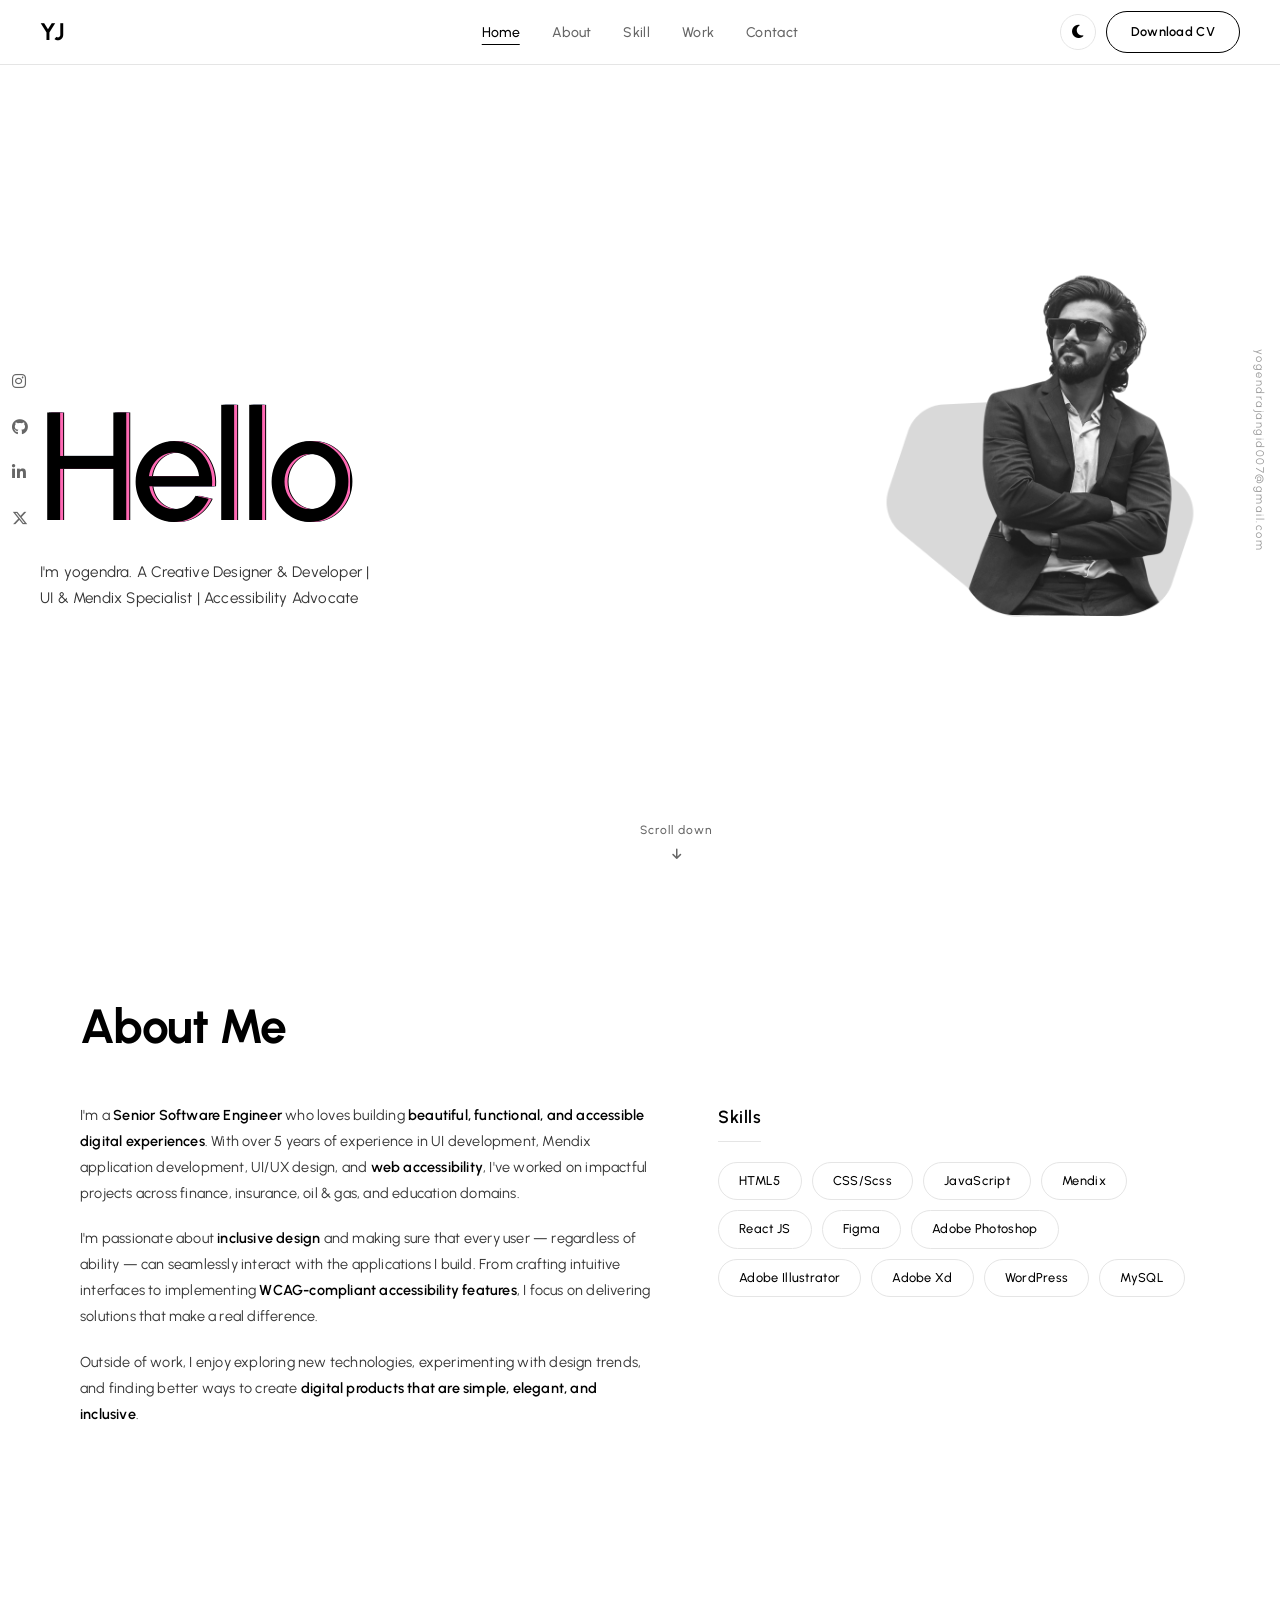
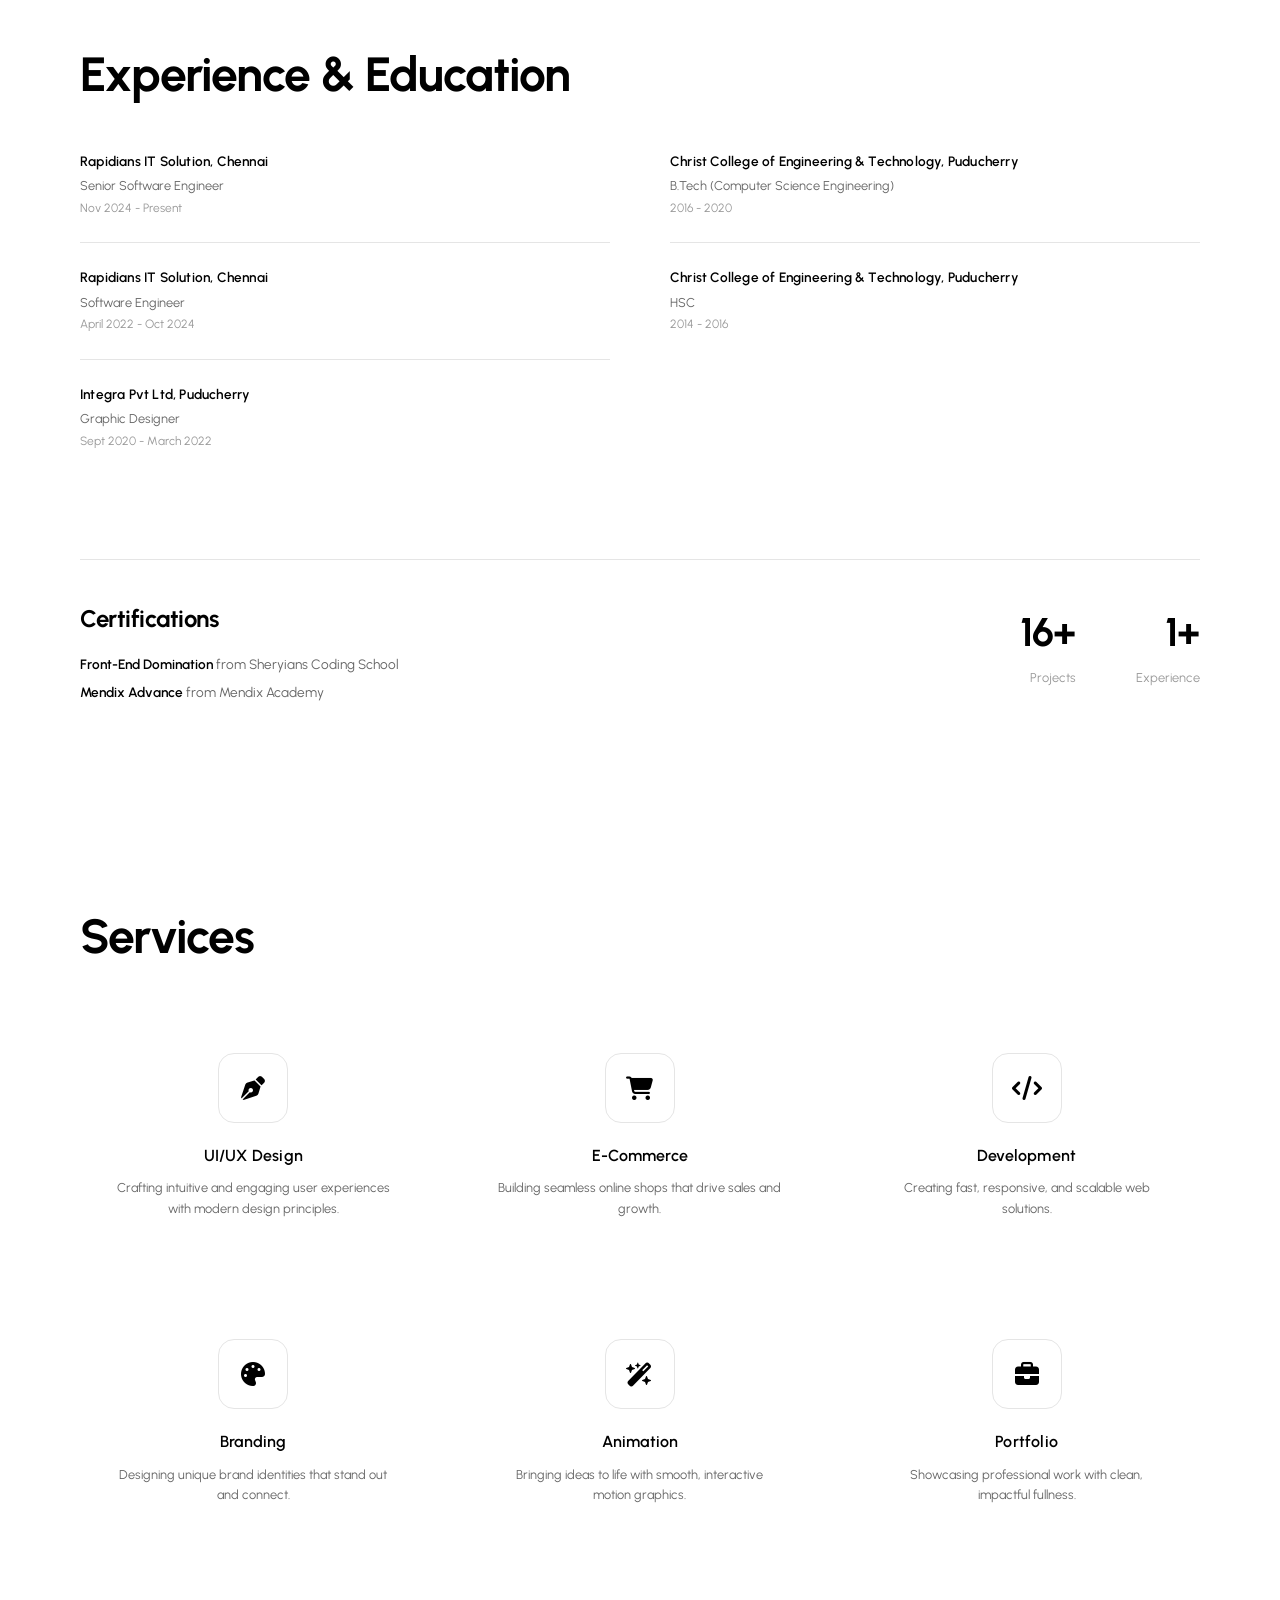
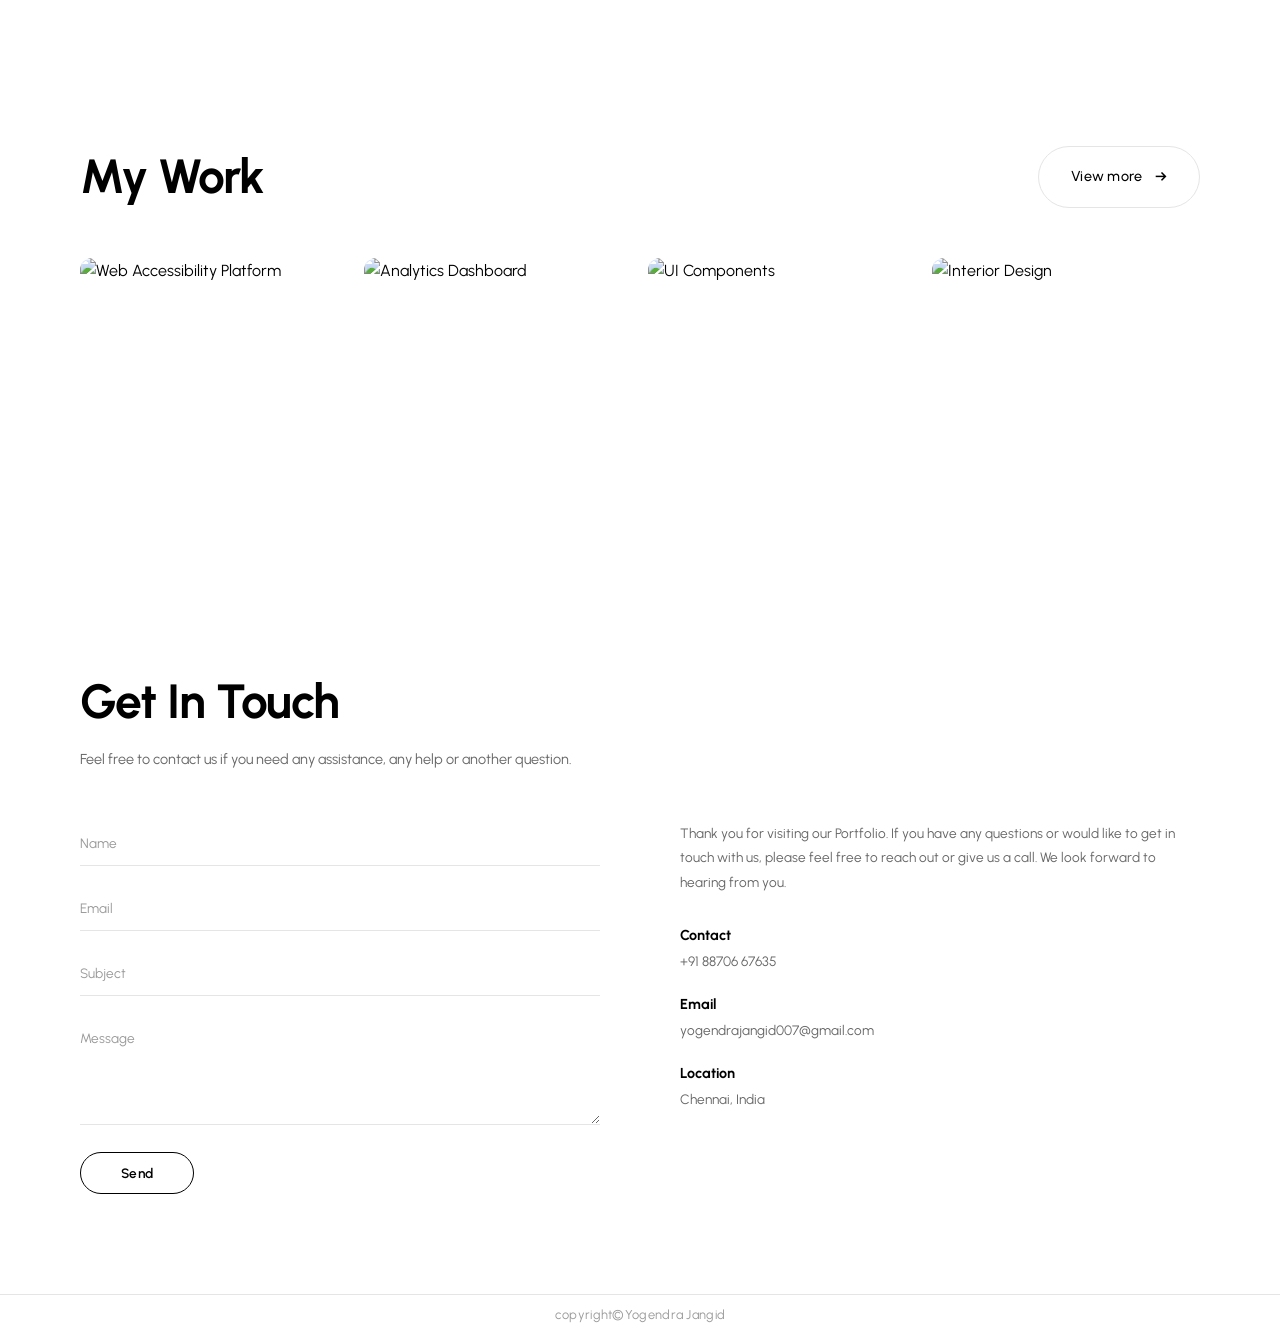
==== commit 31a313ff: "Add files via upload" ====
--- a/index.html
+++ b/index.html
@@ -4,6 +4,7 @@
     <meta charset="UTF-8">
     <meta name="viewport" content="width=device-width, initial-scale=1.0">
     <title>Yogendra Jangid | Portfolio</title>
+    <link rel="icon" type="image/svg+xml" href="favicon.svg">
     <link rel="stylesheet" href="style.css">
     <link rel="preconnect" href="https://fonts.googleapis.com">
     <link rel="preconnect" href="https://fonts.gstatic.com" crossorigin>
@@ -21,7 +22,7 @@
     <!-- Navbar: fixed top navigation bar -->
     <nav class="navbar">
         <div class="nav-container">
-            <a href="#" class="logo">YU</a>
+            <a href="#" class="logo">YJ</a>
             <ul class="nav-links" id="navLinks">
                 <li><a href="#home" class="active">Home</a></li>
                 <li><a href="#about">About</a></li>
@@ -29,11 +30,13 @@
                 <li><a href="#work">Work</a></li>
                 <li><a href="#contact">Contact</a></li>
             </ul>
-            <!-- Dark Theme Toggle: inline in navbar, before Download CV -->
-            <button class="theme-toggle" id="themeToggle" aria-label="Toggle dark mode">
-                <i class="fa-solid fa-moon" id="themeIcon"></i>
-            </button>
-            <a href="#" class="btn-download">Download CV</a>
+            <!-- Nav right group: dark mode toggle + Download CV grouped together -->
+            <div class="nav-right">
+                <button class="theme-toggle" id="themeToggle" aria-label="Toggle dark mode">
+                    <i class="fa-solid fa-moon" id="themeIcon"></i>
+                </button>
+                <a href="YOGENDRA JANGID CV.pdf" class="btn-download" target="_blank">Download CV</a>
+            </div>
             <button class="hamburger" id="hamburger" aria-label="Toggle menu">
                 <span></span>
                 <span></span>
@@ -57,7 +60,7 @@
             <div class="hero-image" data-animate="fade-left">
                 <!-- Background circle shape behind the profile photo -->
                 <div class="hero-image-bg"></div>
-                <img src="assets/images/profile.png" alt="Yogendra Jangid">
+                <img src="profile.png" alt="Yogendra Jangid">
             </div>
         </div>
         <div class="scroll-down" data-animate="fade-up" data-delay="600">
@@ -73,7 +76,7 @@
         </div>
         <!-- Social Sidebar Right: vertical email text -->
         <div class="social-sidebar right">
-            <span class="vertical-text">yogendrajangid@gmail.com</span>
+            <span class="vertical-text">yogendrajangid007@gmail.com</span>
         </div>
     </section>
     <!-- End Hero Section -->
@@ -236,12 +239,18 @@
     </section>
     <!-- End Services Section -->
 
-    <!-- My Work Section: project gallery grid matching reference layout -->
+    <!-- My Work Section: project gallery with 4 featured projects -->
     <section class="my-work" id="work">
         <div class="container">
-            <h2 class="section-title" data-animate="fade-up">My Work</h2>
-            <!-- Row 1: 5 columns with varied sizes -->
-            <div class="work-row" data-animate="fade-up">
+            <!-- Header row: title on left, view more button on right -->
+            <div class="work-header" data-animate="fade-up">
+                <h2 class="section-title">My Work</h2>
+                <div class="view-more">
+                    <a href="projects.html" class="btn-view-more">View more <span class="view-more-arrow">&rarr;</span></a>
+                </div>
+            </div>
+            <!-- Single row: 4 featured projects -->
+            <div class="work-row work-row-4" data-animate="fade-up" data-delay="100">
                 <div class="work-item">
                     <img src="https://images.unsplash.com/photo-1460925895917-afdab827c52f?w=500&h=400&fit=crop" alt="Web Accessibility Platform">
                     <div class="work-overlay"><h4>Web Accessibility</h4><p>Platform Design</p></div>
@@ -258,29 +267,6 @@
                     <img src="https://images.unsplash.com/photo-1600607687939-ce8a6c25118c?w=500&h=400&fit=crop" alt="Interior Design">
                     <div class="work-overlay"><h4>Interior</h4><p>3D Visualization</p></div>
                 </div>
-                <div class="work-item">
-                    <img src="https://images.unsplash.com/photo-1555421689-491a97ff2040?w=500&h=400&fit=crop" alt="Mobile App Design">
-                    <div class="work-overlay"><h4>Mobile App</h4><p>UI/UX Design</p></div>
-                </div>
-            </div>
-            <!-- Row 2: 3 columns with large left item -->
-            <div class="work-row work-row-bottom" data-animate="fade-up" data-delay="200">
-                <div class="work-item work-item-lg">
-                    <img src="https://images.unsplash.com/photo-1523275335684-37898b6baf30?w=700&h=500&fit=crop" alt="Product Photography">
-                    <div class="work-overlay"><h4>Product</h4><p>Brand Photography</p></div>
-                </div>
-                <div class="work-item work-item-md">
-                    <img src="https://images.unsplash.com/photo-1531403009284-440f080d1e12?w=600&h=500&fit=crop" alt="HR Platform">
-                    <div class="work-overlay"><h4>HR Platform</h4><p>SaaS Dashboard</p></div>
-                </div>
-                <div class="work-item work-item-sm">
-                    <img src="https://images.unsplash.com/photo-1586717791821-3f44a563fa4c?w=500&h=500&fit=crop" alt="App Onboarding">
-                    <div class="work-overlay"><h4>Onboarding</h4><p>App Design</p></div>
-                </div>
-            </div>
-            <!-- View More Button: bordered rectangle with arrow -->
-            <div class="view-more" data-animate="fade-up" data-delay="300">
-                <a href="projects.html" class="btn-view-more">View more <span class="view-more-arrow">&rarr;</span></a>
             </div>
         </div>
     </section>
@@ -315,11 +301,11 @@
                     </p>
                     <div class="info-item">
                         <h4>Contact</h4>
-                        <p>+91 88056 67635</p>
+                        <p>+91 88706 67635</p>
                     </div>
                     <div class="info-item">
                         <h4>Email</h4>
-                        <p>yogendrajangid2018@gmail.com</p>
+                        <p>yogendrajangid007@gmail.com</p>
                     </div>
                     <div class="info-item">
                         <h4>Location</h4>
--- a/style.css
+++ b/style.css
@@ -90,7 +90,15 @@
 
 
 /* ===== DARK THEME TOGGLE BUTTON START ===== */
-/* Inline toggle button inside the navbar, positioned before Download CV */
+/* Nav right group: holds dark mode toggle and Download CV button together */
+.nav-right {
+    display: flex;
+    align-items: center;
+    gap: 10px;
+    margin-left: auto;
+}
+
+/* Inline toggle button inside the navbar, next to Download CV */
 .theme-toggle {
     width: 36px;
     height: 36px;
@@ -104,6 +112,7 @@
     justify-content: center;
     cursor: pointer;
     transition: var(--transition);
+    flex-shrink: 0;
 }
 
 /* Hover state: invert colors for visual feedback */
@@ -170,6 +179,7 @@
     align-items: center;
     justify-content: space-between;
     height: 64px;
+    position: relative;
 }
 
 /* Site logo text styling */
@@ -179,10 +189,13 @@
     letter-spacing: -0.5px;
 }
 
-/* Horizontal nav link list */
+/* Horizontal nav link list — absolutely centered in navbar */
 .nav-links {
     display: flex;
     gap: 32px;
+    position: absolute;
+    left: 50%;
+    transform: translateX(-50%);
 }
 
 /* Individual nav link styling */
@@ -302,10 +315,10 @@
     padding-bottom: 60px;
 }
 
-/* Large hero heading with responsive sizing */
+/* Large hero heading with responsive sizing and light weight */
 .hero-title {
-    font-size: clamp(4rem, 10vw, 8rem);
-    font-weight: 800;
+    font-size: clamp(5rem, 12vw, 10rem);
+    font-weight: 500;
     line-height: 0.95;
     letter-spacing: -3px;
     margin-bottom: 20px;
@@ -330,18 +343,9 @@
     justify-content: center;
 }
 
-/* Gray circle background shape behind profile photo */
+/* Background shape behind profile photo — hidden */
 .hero-image-bg {
-    position: absolute;
-    width: 340px;
-    height: 340px;
-    border-radius: 50%;
-    background: var(--hero-circle);
-    top: 50%;
-    left: 50%;
-    transform: translate(-50%, -45%);
-    z-index: 0;
-    transition: background 0.4s ease;
+    display: none;
 }
 
 /* Profile photo: grayscale filter, placed above circle */
@@ -796,12 +800,30 @@
     background: var(--bg-primary);
 }
 
+/* Flex row for title and view more button side by side */
+.work-header {
+    display: flex;
+    align-items: center;
+    justify-content: space-between;
+    margin-bottom: 50px;
+}
+
+/* Remove default margin from section title when inside work-header */
+.work-header .section-title {
+    margin-bottom: 0;
+}
+
 /* Row 1: 5 equal-width columns for project thumbnails */
 .work-row {
     display: grid;
     grid-template-columns: repeat(5, 1fr);
     gap: 16px;
     margin-bottom: 16px;
+}
+
+/* 4-column grid for main page featured projects */
+.work-row-4 {
+    grid-template-columns: repeat(4, 1fr);
 }
 
 /* Row 2: 3 columns with larger left item (35% / 40% / 25%) */
@@ -894,11 +916,10 @@
     transform: translateY(0);
 }
 
-/* View more button container: right-aligned */
+/* View more button container */
 .view-more {
     display: flex;
     justify-content: flex-end;
-    margin-top: 40px;
 }
 
 /* View more button: bordered rounded rectangle matching reference design */
@@ -1051,7 +1072,7 @@
 /* ===== FOOTER START ===== */
 /* Simple centered footer with top border */
 .footer {
-    padding: 30px 0;
+    padding: 10px 0;
     text-align: center;
     border-top: 1px solid var(--border-color);
 }
@@ -1088,6 +1109,11 @@
     /* Switch to 3-column work grid on tablet */
     .work-row {
         grid-template-columns: repeat(3, 1fr);
+    }
+
+    /* 2-column for 4-col grid on tablet */
+    .work-row-4 {
+        grid-template-columns: repeat(2, 1fr);
     }
 
     /* Equal columns for bottom row on tablet */
@@ -1118,11 +1144,27 @@
     /* Slide down nav when hamburger is active */
     .nav-links.open {
         transform: translateY(0);
-    }
-
-    /* Hide download button on mobile */
-    .btn-download {
-        display: none;
+        left: 0;
+    }
+
+    /* Keep nav-right visible on mobile with smaller sizing */
+    .nav-right {
+        gap: 8px;
+        margin-left: auto;
+        margin-right: 12px;
+    }
+
+    /* Smaller download button on mobile */
+    .nav-right .btn-download {
+        font-size: 0.7rem;
+        padding: 8px 16px;
+    }
+
+    /* Slightly smaller theme toggle on mobile */
+    .nav-right .theme-toggle {
+        width: 32px;
+        height: 32px;
+        font-size: 0.85rem;
     }
 
     /* Show hamburger menu button */
@@ -1147,9 +1189,16 @@
         width: 280px;
     }
 
-    /* Reduce hero title size */
+    /* Reduce hero title size on mobile */
     .hero-title {
-        font-size: 4rem;
+        font-size: 4.5rem;
+    }
+
+    /* Stack work header vertically on mobile */
+    .work-header {
+        flex-direction: column;
+        align-items: flex-start;
+        gap: 20px;
     }
 
     /* Stack about content vertically */
@@ -1225,10 +1274,15 @@
 
 /* Small mobile: 480px */
 @media (max-width: 480px) {
-    /* Even smaller hero title */
+    /* Even smaller hero title on small mobile */
     .hero-title {
-        font-size: 3rem;
+        font-size: 3.5rem;
         letter-spacing: -1.5px;
+    }
+
+    /* Single column for 4-col grid on small mobile */
+    .work-row-4 {
+        grid-template-columns: 1fr;
     }
 
     /* Slightly smaller subtitle */
@@ -1273,21 +1327,22 @@
     position: fixed;
     top: 0;
     left: 0;
-    width: 40px;
-    height: 40px;
+    width: 60px;
+    height: 60px;
     pointer-events: none;
     z-index: 99999;
     transform: translate(-50%, -50%);
     display: flex;
     align-items: center;
     justify-content: center;
-    transition: width 0.3s ease, height 0.3s ease;
-}
-
-/* Cursor dot: small filled circle that follows the mouse position */
+}
+
+/* Cursor dot: small filled circle that follows the mouse position.
+   Uses aspect-ratio: 1 to ensure perfect circle at any size */
 .cursor-dot {
     width: 6px;
     height: 6px;
+    aspect-ratio: 1;
     background: var(--cursor-color);
     border-radius: 50%;
     border: 1px solid transparent;
@@ -1295,10 +1350,12 @@
 }
 
 /* Cursor hover state: expands to a proper thin transparent ring
-   with no fill, only a visible outer circle border */
+   with no fill, only a visible outer circle border.
+   aspect-ratio: 1 guarantees equal width and height */
 .custom-cursor.hover .cursor-dot {
     width: 55px;
     height: 55px;
+    aspect-ratio: 1;
     background: transparent;
     border: 1px solid var(--cursor-color);
 }
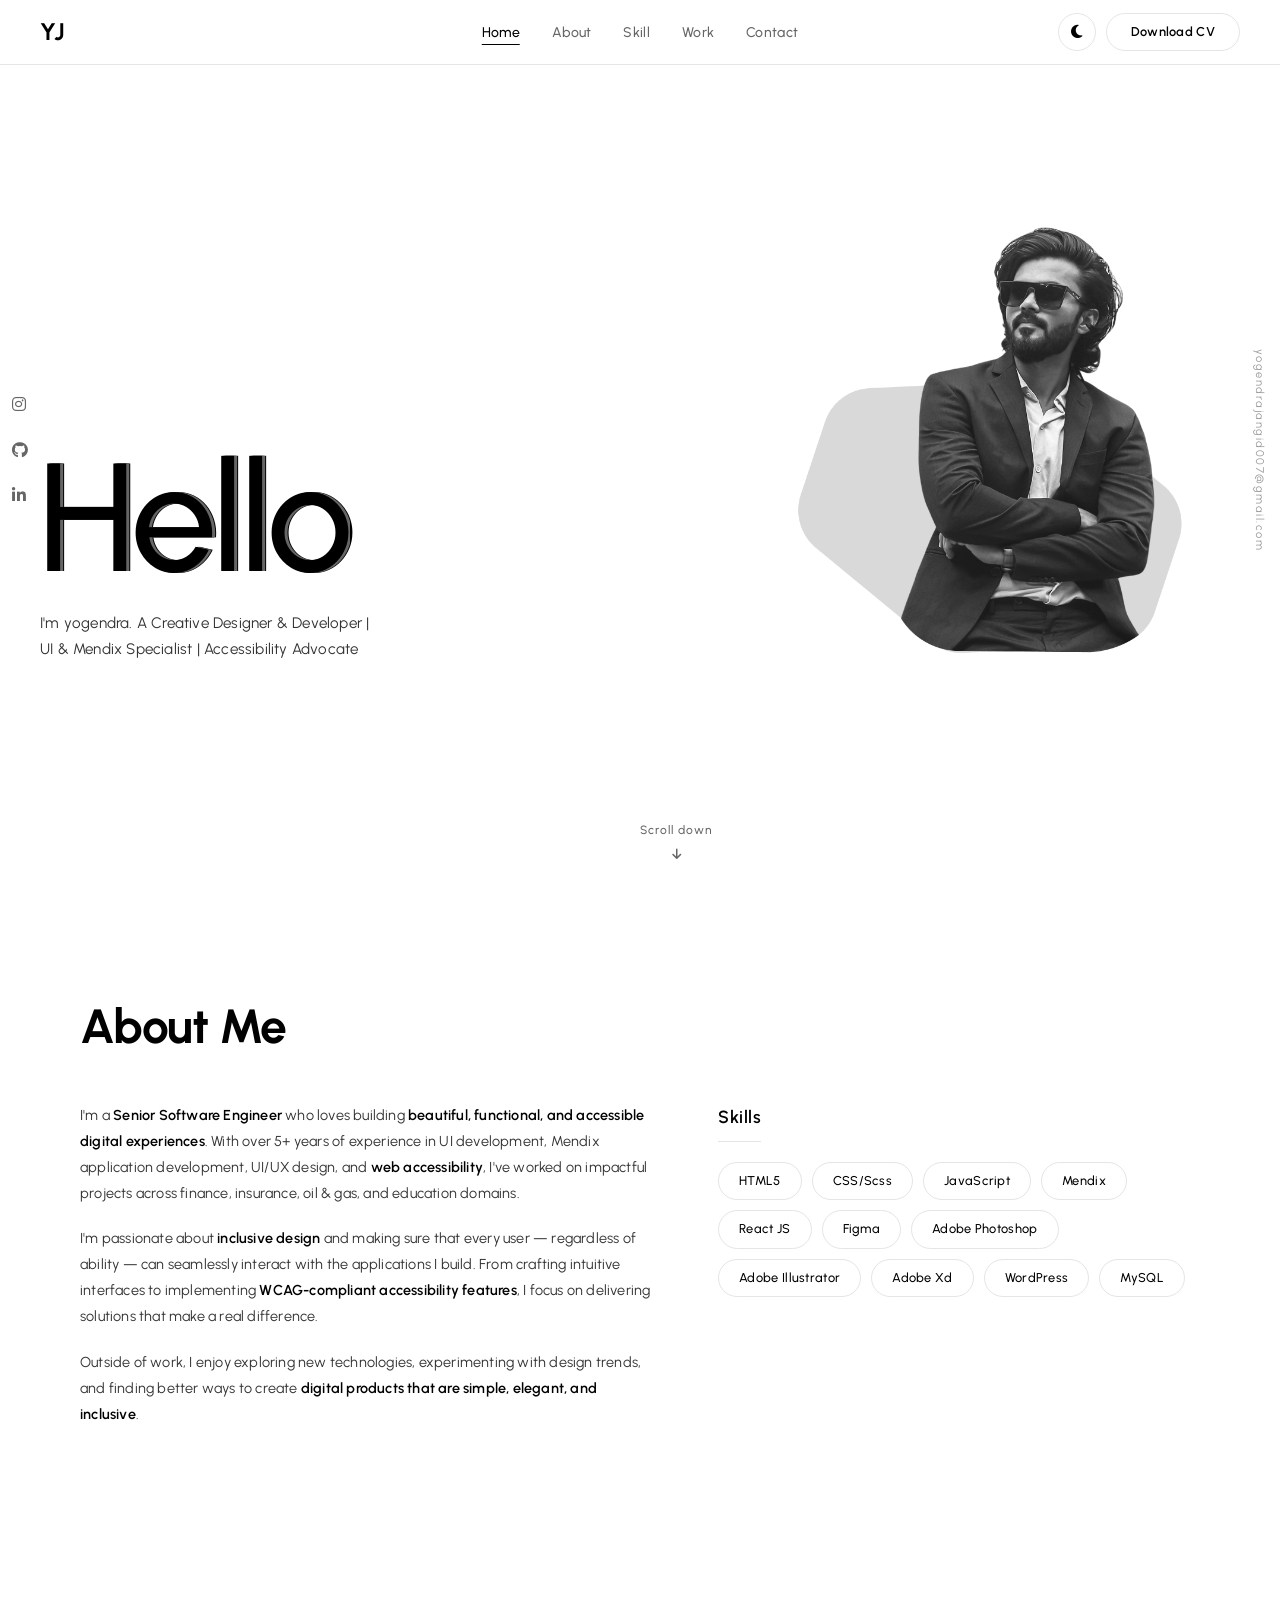
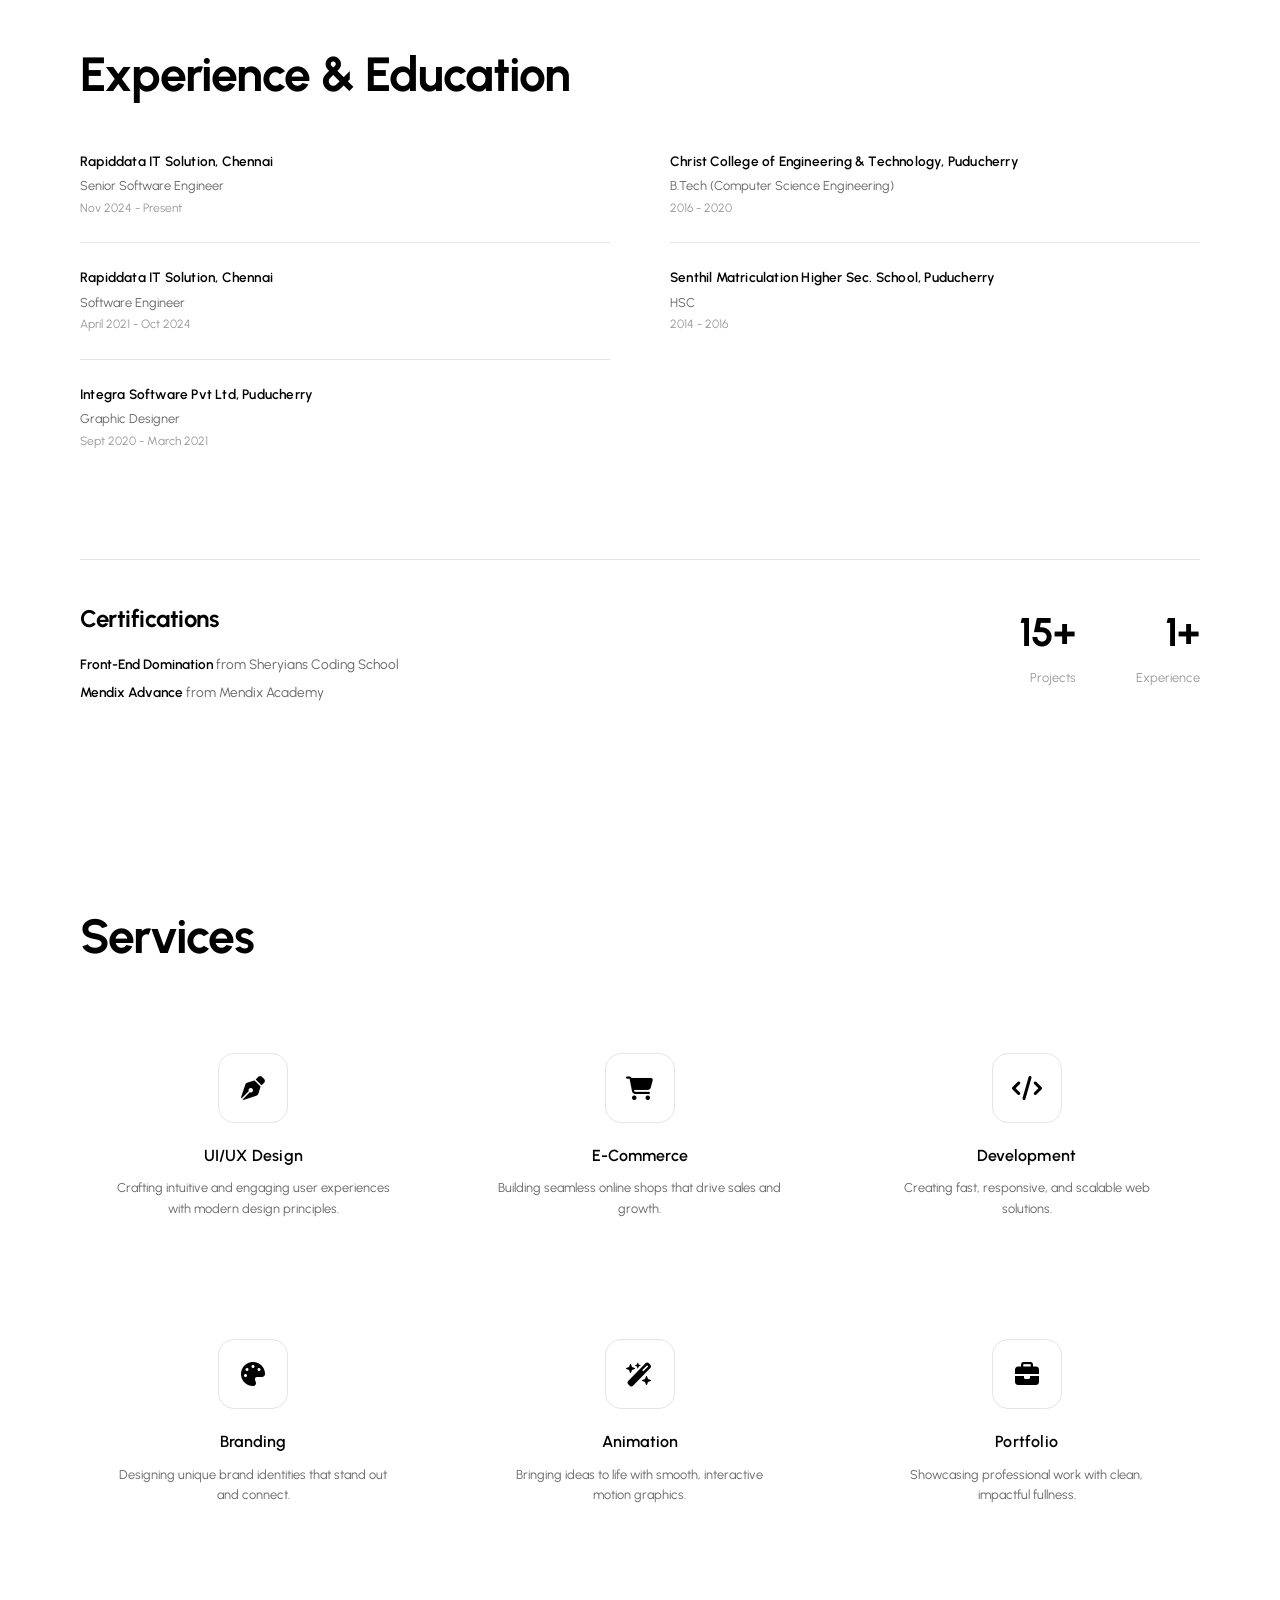
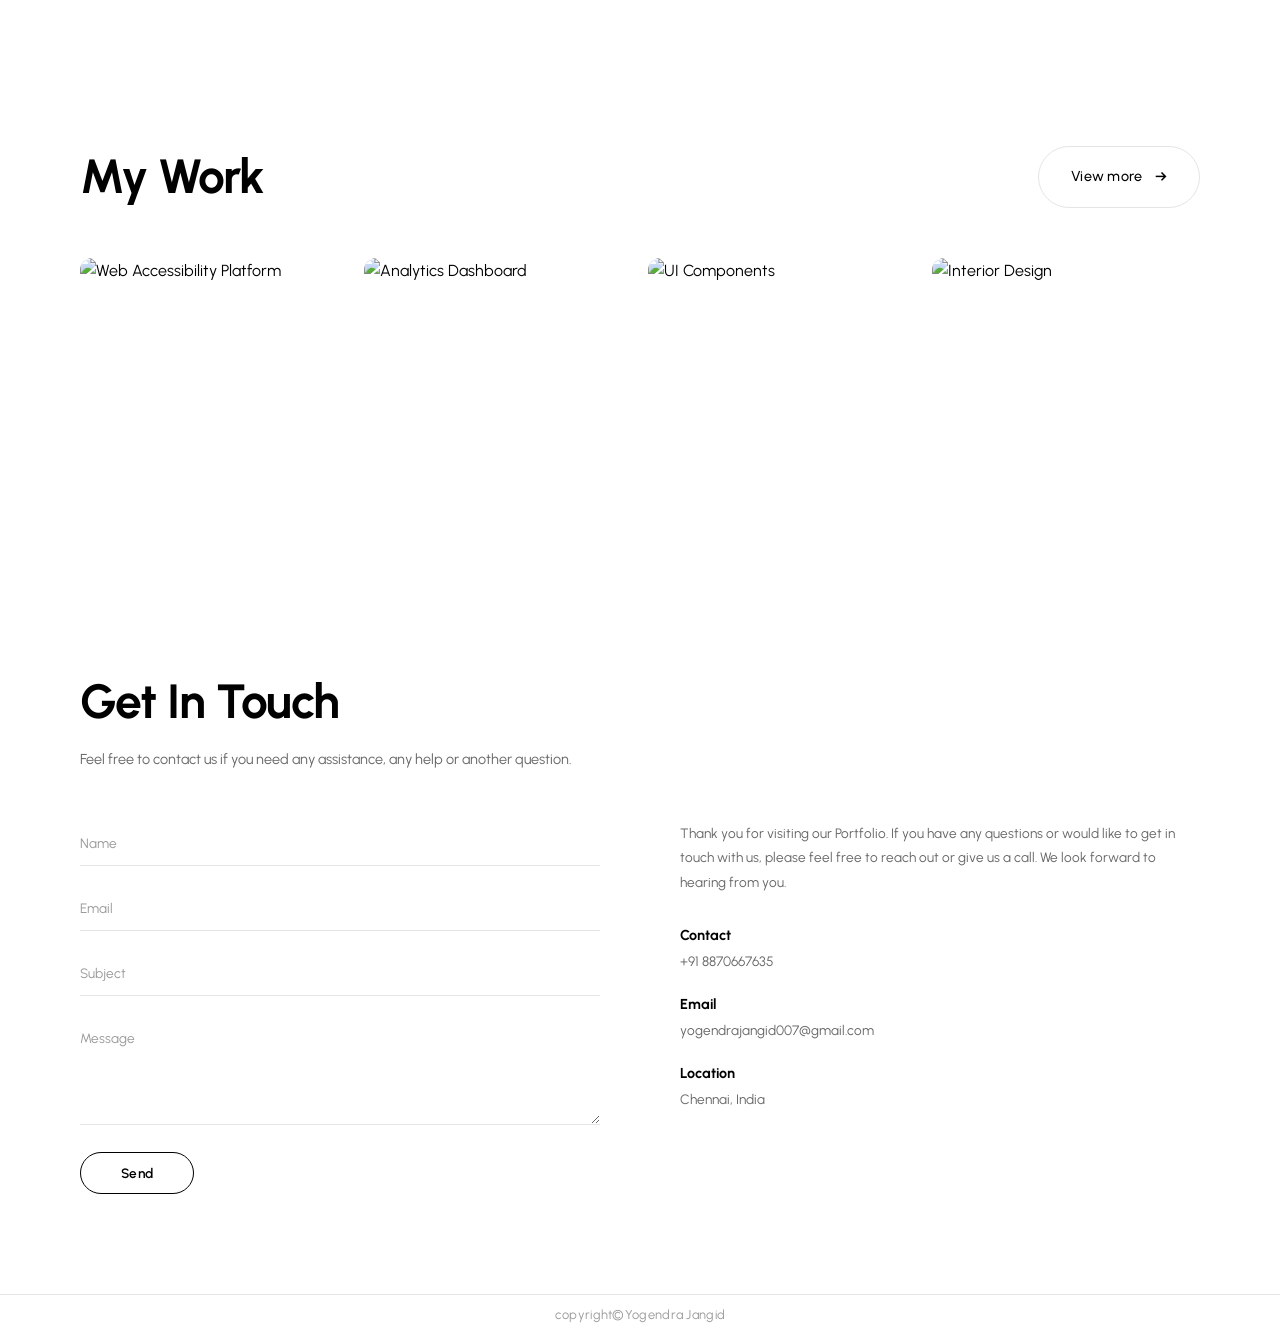
==== commit 6c434853: "Add files via upload Final version" ====
--- a/index.html
+++ b/index.html
@@ -1,5 +1,6 @@
 <!DOCTYPE html>
 <html lang="en">
+
 <head>
     <meta charset="UTF-8">
     <meta name="viewport" content="width=device-width, initial-scale=1.0">
@@ -8,9 +9,11 @@
     <link rel="stylesheet" href="style.css">
     <link rel="preconnect" href="https://fonts.googleapis.com">
     <link rel="preconnect" href="https://fonts.gstatic.com" crossorigin>
-    <link href="https://fonts.googleapis.com/css2?family=Urbanist:ital,wght@0,100..900;1,100..900&display=swap" rel="stylesheet">
+    <link href="https://fonts.googleapis.com/css2?family=Urbanist:ital,wght@0,100..900;1,100..900&display=swap"
+        rel="stylesheet">
     <link rel="stylesheet" href="https://cdnjs.cloudflare.com/ajax/libs/font-awesome/6.5.1/css/all.min.css">
 </head>
+
 <body>
     <!-- Custom Cursor: dot element that follows mouse pointer -->
     <div class="custom-cursor" id="customCursor">
@@ -69,10 +72,11 @@
         </div>
         <!-- Social Sidebar Left: vertical social media icon links -->
         <div class="social-sidebar left">
-            <a href="#"><i class="fa-brands fa-instagram"></i></a>
-            <a href="#"><i class="fa-brands fa-github"></i></a>
-            <a href="#"><i class="fa-brands fa-linkedin-in"></i></a>
-            <a href="#"><i class="fa-brands fa-x-twitter"></i></a>
+            <a href="https://www.instagram.com/shane_yogendra/"><i class="fa-brands fa-instagram"></i></a>
+            <a href="https://github.com/Yogendrajangid"><i class="fa-brands fa-github"></i></a>
+            <a href="https://in.linkedin.com/in/yogendra-jangid-27573b1a9?trk=people-guest_people_search-card"><i
+                    class="fa-brands fa-linkedin-in"></i></a>
+            <!-- <a href="#"><i class="fa-brands fa-x-twitter"></i></a> -->
         </div>
         <!-- Social Sidebar Right: vertical email text -->
         <div class="social-sidebar right">
@@ -89,7 +93,7 @@
                 <div class="about-text" data-animate="fade-right">
                     <p>
                         I'm a <strong>Senior Software Engineer</strong> who loves building <strong>beautiful,
-                        functional, and accessible digital experiences</strong>. With over 5 years of
+                            functional, and accessible digital experiences</strong>. With over 5+ years of
                         experience in UI development, Mendix application development,
                         UI/UX design, and <strong>web accessibility</strong>, I've worked on impactful
                         projects across finance, insurance, oil & gas, and education
@@ -105,7 +109,7 @@
                     <p>
                         Outside of work, I enjoy exploring new technologies, experimenting
                         with design trends, and finding better ways to create <strong>digital
-                        products that are simple, elegant, and inclusive</strong>.
+                            products that are simple, elegant, and inclusive</strong>.
                     </p>
                 </div>
                 <div class="about-skills" data-animate="fade-left">
@@ -136,19 +140,19 @@
             <div class="exp-grid">
                 <div class="exp-col" data-animate="fade-right">
                     <div class="exp-item">
-                        <h4>Rapidians IT Solution, Chennai</h4>
+                        <h4>Rapiddata IT Solution, Chennai</h4>
                         <p class="exp-role">Senior Software Engineer</p>
                         <p class="exp-date">Nov 2024 - Present</p>
                     </div>
                     <div class="exp-item">
-                        <h4>Rapidians IT Solution, Chennai</h4>
+                        <h4>Rapiddata IT Solution, Chennai</h4>
                         <p class="exp-role">Software Engineer</p>
-                        <p class="exp-date">April 2022 - Oct 2024</p>
-                    </div>
-                    <div class="exp-item">
-                        <h4>Integra Pvt Ltd, Puducherry</h4>
+                        <p class="exp-date">April 2021 - Oct 2024</p>
+                    </div>
+                    <div class="exp-item">
+                        <h4>Integra Software Pvt Ltd, Puducherry</h4>
                         <p class="exp-role">Graphic Designer</p>
-                        <p class="exp-date">Sept 2020 - March 2022</p>
+                        <p class="exp-date">Sept 2020 - March 2021</p>
                     </div>
                 </div>
                 <div class="exp-col" data-animate="fade-left">
@@ -158,7 +162,7 @@
                         <p class="exp-date">2016 - 2020</p>
                     </div>
                     <div class="exp-item">
-                        <h4>Christ College of Engineering & Technology, Puducherry</h4>
+                        <h4>Senthil Matriculation Higher Sec. School, Puducherry</h4>
                         <p class="exp-role">HSC</p>
                         <p class="exp-date">2014 - 2016</p>
                     </div>
@@ -246,26 +250,43 @@
             <div class="work-header" data-animate="fade-up">
                 <h2 class="section-title">My Work</h2>
                 <div class="view-more">
-                    <a href="projects.html" class="btn-view-more">View more <span class="view-more-arrow">&rarr;</span></a>
+                    <a href="projects.html" class="btn-view-more">View more <span
+                            class="view-more-arrow">&rarr;</span></a>
                 </div>
             </div>
             <!-- Single row: 4 featured projects -->
             <div class="work-row work-row-4" data-animate="fade-up" data-delay="100">
                 <div class="work-item">
-                    <img src="https://images.unsplash.com/photo-1460925895917-afdab827c52f?w=500&h=400&fit=crop" alt="Web Accessibility Platform">
-                    <div class="work-overlay"><h4>Web Accessibility</h4><p>Platform Design</p></div>
+                    <img src="https://images.unsplash.com/photo-1460925895917-afdab827c52f?w=500&h=400&fit=crop"
+                        alt="Web Accessibility Platform">
+                    <div class="work-overlay">
+                        <h4>Web Accessibility</h4>
+                        <p>Platform Design</p>
+                    </div>
                 </div>
                 <div class="work-item">
-                    <img src="https://images.unsplash.com/photo-1551288049-bebda4e38f71?w=500&h=400&fit=crop" alt="Analytics Dashboard">
-                    <div class="work-overlay"><h4>Analytics</h4><p>Dashboard UI</p></div>
+                    <img src="https://images.unsplash.com/photo-1551288049-bebda4e38f71?w=500&h=400&fit=crop"
+                        alt="Analytics Dashboard">
+                    <div class="work-overlay">
+                        <h4>Analytics</h4>
+                        <p>Dashboard UI</p>
+                    </div>
                 </div>
                 <div class="work-item">
-                    <img src="https://images.unsplash.com/photo-1559028012-481c04fa702d?w=500&h=400&fit=crop" alt="UI Components">
-                    <div class="work-overlay"><h4>UI Components</h4><p>Design System</p></div>
+                    <img src="https://images.unsplash.com/photo-1559028012-481c04fa702d?w=500&h=400&fit=crop"
+                        alt="UI Components">
+                    <div class="work-overlay">
+                        <h4>UI Components</h4>
+                        <p>Design System</p>
+                    </div>
                 </div>
                 <div class="work-item">
-                    <img src="https://images.unsplash.com/photo-1600607687939-ce8a6c25118c?w=500&h=400&fit=crop" alt="Interior Design">
-                    <div class="work-overlay"><h4>Interior</h4><p>3D Visualization</p></div>
+                    <img src="https://images.unsplash.com/photo-1600607687939-ce8a6c25118c?w=500&h=400&fit=crop"
+                        alt="Interior Design">
+                    <div class="work-overlay">
+                        <h4>Interior</h4>
+                        <p>3D Visualization</p>
+                    </div>
                 </div>
             </div>
         </div>
@@ -276,7 +297,8 @@
     <section class="contact" id="contact">
         <div class="container">
             <h2 class="section-title" data-animate="fade-up">Get In Touch</h2>
-            <p class="contact-subtitle" data-animate="fade-up">Feel free to contact us if you need any assistance, any help or another question.</p>
+            <p class="contact-subtitle" data-animate="fade-up">Feel free to contact us if you need any assistance, any
+                help or another question.</p>
             <div class="contact-content">
                 <form class="contact-form" data-animate="fade-right">
                     <div class="form-group">
@@ -301,7 +323,7 @@
                     </p>
                     <div class="info-item">
                         <h4>Contact</h4>
-                        <p>+91 88706 67635</p>
+                        <p>+91 8870667635</p>
                     </div>
                     <div class="info-item">
                         <h4>Email</h4>
@@ -325,4 +347,5 @@
 
     <script src="script.js"></script>
 </body>
-</html>
+
+</html>
--- a/style.css
+++ b/style.css
@@ -86,6 +86,7 @@
     margin: 0 auto;
     padding: 0 40px;
 }
+
 /* ===== RESET & BASE END ===== */
 
 
@@ -100,8 +101,8 @@
 
 /* Inline toggle button inside the navbar, next to Download CV */
 .theme-toggle {
-    width: 36px;
-    height: 36px;
+    width: 38px;
+    height: 38px;
     border-radius: 50%;
     border: 1.5px solid var(--border-color);
     background: transparent;
@@ -121,6 +122,7 @@
     color: var(--bg-primary);
     border-color: var(--text-primary);
 }
+
 /* ===== DARK THEME TOGGLE BUTTON END ===== */
 
 
@@ -130,7 +132,7 @@
     opacity: 0;
     transform: translateY(40px);
     transition: opacity 0.8s cubic-bezier(0.25, 0.46, 0.45, 0.94),
-                transform 0.8s cubic-bezier(0.25, 0.46, 0.45, 0.94);
+        transform 0.8s cubic-bezier(0.25, 0.46, 0.45, 0.94);
 }
 
 /* Slide in from right for fade-left animations */
@@ -148,6 +150,7 @@
     opacity: 1;
     transform: translate(0, 0);
 }
+
 /* ===== SCROLL ANIMATIONS END ===== */
 
 
@@ -237,8 +240,8 @@
     font-size: 0.8rem;
     font-weight: 600;
     letter-spacing: 0.3px;
-    padding: 10px 24px;
-    border: 1.5px solid var(--text-primary);
+    padding: 8px 24px;
+    border: 1.5px solid var(--border-color);
     border-radius: 50px;
     transition: var(--transition);
 }
@@ -283,6 +286,7 @@
 .hamburger.active span:nth-child(3) {
     transform: rotate(-45deg) translate(5px, -5px);
 }
+
 /* ===== NAVBAR END ===== */
 
 
@@ -336,7 +340,7 @@
 /* Hero image container with flexbox centering */
 .hero-image {
     flex: 0 0 auto;
-    width: 400px;
+    width: 500px;
     position: relative;
     display: flex;
     align-items: center;
@@ -377,10 +381,24 @@
 
 /* Bounce animation for scroll indicator arrow */
 @keyframes bounce {
-    0%, 20%, 50%, 80%, 100% { transform: translateX(-50%) translateY(0); }
-    40% { transform: translateX(-50%) translateY(-8px); }
-    60% { transform: translateX(-50%) translateY(-4px); }
-}
+
+    0%,
+    20%,
+    50%,
+    80%,
+    100% {
+        transform: translateX(-50%) translateY(0);
+    }
+
+    40% {
+        transform: translateX(-50%) translateY(-8px);
+    }
+
+    60% {
+        transform: translateX(-50%) translateY(-4px);
+    }
+}
+
 /* ===== HERO SECTION END ===== */
 
 
@@ -408,68 +426,193 @@
 /* Cyan channel layer: offset 2px left with cyan text-shadow */
 .glitch::before {
     left: 2px;
-    text-shadow: -1px 0 var(--glitch-cyan);
+    text-shadow: -1px 0 var(--bg-primary);
     animation: glitch-anim-1 2s infinite linear alternate-reverse;
 }
 
 /* Magenta channel layer: offset 2px right with magenta text-shadow */
 .glitch::after {
     left: -2px;
-    text-shadow: 3px 0 var(--glitch-magenta);
+    text-shadow: 3px 0 var(--text-muted);
     animation: glitch-anim-2 3s infinite linear alternate-reverse;
 }
 
 /* Glitch animation 1: rapidly shifts vertical clip regions to slice the text
    creating a flickering, broken screen effect (20 steps for organic feel) */
 @keyframes glitch-anim-1 {
-    0%   { clip-path: inset(40% 0 61% 0); }
-    5%   { clip-path: inset(44% 0 36% 0); }
-    10%  { clip-path: inset(80% 0 5% 0); }
-    15%  { clip-path: inset(18% 0 62% 0); }
-    20%  { clip-path: inset(65% 0 10% 0); }
-    25%  { clip-path: inset(50% 0 30% 0); }
-    30%  { clip-path: inset(10% 0 85% 0); }
-    35%  { clip-path: inset(75% 0 5% 0); }
-    40%  { clip-path: inset(25% 0 55% 0); }
-    45%  { clip-path: inset(90% 0 1% 0); }
-    50%  { clip-path: inset(5% 0 80% 0); }
-    55%  { clip-path: inset(35% 0 45% 0); }
-    60%  { clip-path: inset(70% 0 15% 0); }
-    65%  { clip-path: inset(15% 0 70% 0); }
-    70%  { clip-path: inset(55% 0 25% 0); }
-    75%  { clip-path: inset(85% 0 3% 0); }
-    80%  { clip-path: inset(20% 0 60% 0); }
-    85%  { clip-path: inset(45% 0 35% 0); }
-    90%  { clip-path: inset(60% 0 20% 0); }
-    95%  { clip-path: inset(30% 0 50% 0); }
-    100% { clip-path: inset(95% 0 1% 0); }
+    0% {
+        clip-path: inset(40% 0 61% 0);
+    }
+
+    5% {
+        clip-path: inset(44% 0 36% 0);
+    }
+
+    10% {
+        clip-path: inset(80% 0 5% 0);
+    }
+
+    15% {
+        clip-path: inset(18% 0 62% 0);
+    }
+
+    20% {
+        clip-path: inset(65% 0 10% 0);
+    }
+
+    25% {
+        clip-path: inset(50% 0 30% 0);
+    }
+
+    30% {
+        clip-path: inset(10% 0 85% 0);
+    }
+
+    35% {
+        clip-path: inset(75% 0 5% 0);
+    }
+
+    40% {
+        clip-path: inset(25% 0 55% 0);
+    }
+
+    45% {
+        clip-path: inset(90% 0 1% 0);
+    }
+
+    50% {
+        clip-path: inset(5% 0 80% 0);
+    }
+
+    55% {
+        clip-path: inset(35% 0 45% 0);
+    }
+
+    60% {
+        clip-path: inset(70% 0 15% 0);
+    }
+
+    65% {
+        clip-path: inset(15% 0 70% 0);
+    }
+
+    70% {
+        clip-path: inset(55% 0 25% 0);
+    }
+
+    75% {
+        clip-path: inset(85% 0 3% 0);
+    }
+
+    80% {
+        clip-path: inset(20% 0 60% 0);
+    }
+
+    85% {
+        clip-path: inset(45% 0 35% 0);
+    }
+
+    90% {
+        clip-path: inset(60% 0 20% 0);
+    }
+
+    95% {
+        clip-path: inset(30% 0 50% 0);
+    }
+
+    100% {
+        clip-path: inset(95% 0 1% 0);
+    }
 }
 
 /* Glitch animation 2: different timing and clip values from anim-1
    so the two layers flicker out of sync for a chaotic appearance */
 @keyframes glitch-anim-2 {
-    0%   { clip-path: inset(85% 0 5% 0); }
-    5%   { clip-path: inset(20% 0 60% 0); }
-    10%  { clip-path: inset(50% 0 30% 0); }
-    15%  { clip-path: inset(10% 0 75% 0); }
-    20%  { clip-path: inset(70% 0 10% 0); }
-    25%  { clip-path: inset(30% 0 50% 0); }
-    30%  { clip-path: inset(90% 0 2% 0); }
-    35%  { clip-path: inset(5% 0 80% 0); }
-    40%  { clip-path: inset(60% 0 20% 0); }
-    45%  { clip-path: inset(35% 0 45% 0); }
-    50%  { clip-path: inset(75% 0 8% 0); }
-    55%  { clip-path: inset(15% 0 65% 0); }
-    60%  { clip-path: inset(45% 0 35% 0); }
-    65%  { clip-path: inset(80% 0 5% 0); }
-    70%  { clip-path: inset(25% 0 55% 0); }
-    75%  { clip-path: inset(55% 0 25% 0); }
-    80%  { clip-path: inset(40% 0 40% 0); }
-    85%  { clip-path: inset(65% 0 15% 0); }
-    90%  { clip-path: inset(8% 0 85% 0); }
-    95%  { clip-path: inset(48% 0 32% 0); }
-    100% { clip-path: inset(92% 0 2% 0); }
-}
+    0% {
+        clip-path: inset(85% 0 5% 0);
+    }
+
+    5% {
+        clip-path: inset(20% 0 60% 0);
+    }
+
+    10% {
+        clip-path: inset(50% 0 30% 0);
+    }
+
+    15% {
+        clip-path: inset(10% 0 75% 0);
+    }
+
+    20% {
+        clip-path: inset(70% 0 10% 0);
+    }
+
+    25% {
+        clip-path: inset(30% 0 50% 0);
+    }
+
+    30% {
+        clip-path: inset(90% 0 2% 0);
+    }
+
+    35% {
+        clip-path: inset(5% 0 80% 0);
+    }
+
+    40% {
+        clip-path: inset(60% 0 20% 0);
+    }
+
+    45% {
+        clip-path: inset(35% 0 45% 0);
+    }
+
+    50% {
+        clip-path: inset(75% 0 8% 0);
+    }
+
+    55% {
+        clip-path: inset(15% 0 65% 0);
+    }
+
+    60% {
+        clip-path: inset(45% 0 35% 0);
+    }
+
+    65% {
+        clip-path: inset(80% 0 5% 0);
+    }
+
+    70% {
+        clip-path: inset(25% 0 55% 0);
+    }
+
+    75% {
+        clip-path: inset(55% 0 25% 0);
+    }
+
+    80% {
+        clip-path: inset(40% 0 40% 0);
+    }
+
+    85% {
+        clip-path: inset(65% 0 15% 0);
+    }
+
+    90% {
+        clip-path: inset(8% 0 85% 0);
+    }
+
+    95% {
+        clip-path: inset(48% 0 32% 0);
+    }
+
+    100% {
+        clip-path: inset(92% 0 2% 0);
+    }
+}
+
 /* ===== GLITCH TEXT EFFECT END ===== */
 
 
@@ -516,6 +659,7 @@
     color: var(--text-faint);
     font-weight: 400;
 }
+
 /* ===== SOCIAL SIDEBAR END ===== */
 
 
@@ -604,6 +748,7 @@
     background: var(--text-primary);
     color: var(--bg-primary);
 }
+
 /* ===== ABOUT SECTION END ===== */
 
 
@@ -722,6 +867,7 @@
     font-weight: 400;
     margin-top: 4px;
 }
+
 /* ===== EXPERIENCE SECTION END ===== */
 
 
@@ -790,6 +936,7 @@
     line-height: 1.6;
     font-weight: 400;
 }
+
 /* ===== SERVICES SECTION END ===== */
 
 
@@ -953,6 +1100,7 @@
 .btn-view-more:hover .view-more-arrow {
     transform: translateX(4px);
 }
+
 /* ===== MY WORK SECTION END ===== */
 
 
@@ -1066,6 +1214,7 @@
     color: var(--text-muted);
     font-weight: 400;
 }
+
 /* ===== CONTACT SECTION END ===== */
 
 
@@ -1084,6 +1233,7 @@
     font-weight: 400;
     letter-spacing: 0.3px;
 }
+
 /* ===== FOOTER END ===== */
 
 
@@ -1091,6 +1241,7 @@
 
 /* Tablet landscape and below: 1024px */
 @media (max-width: 1024px) {
+
     /* Shrink hero image for smaller screens */
     .hero-image {
         width: 320px;
@@ -1124,10 +1275,11 @@
 
 /* Tablet portrait and below: 768px */
 @media (max-width: 768px) {
+
     /* Mobile nav: full-width dropdown menu */
     .nav-links {
         position: fixed;
-        top: 64px;
+        top: 52px;
         left: 0;
         width: 100%;
         background: var(--bg-primary);
@@ -1157,7 +1309,7 @@
     /* Smaller download button on mobile */
     .nav-right .btn-download {
         font-size: 0.7rem;
-        padding: 8px 16px;
+        padding: 6px 16px;
     }
 
     /* Slightly smaller theme toggle on mobile */
@@ -1274,6 +1426,7 @@
 
 /* Small mobile: 480px */
 @media (max-width: 480px) {
+
     /* Even smaller hero title on small mobile */
     .hero-title {
         font-size: 3.5rem;
@@ -1317,6 +1470,7 @@
         font-size: 2rem;
     }
 }
+
 /* ===== RESPONSIVE BREAKPOINTS END ===== */
 
 
@@ -1373,11 +1527,13 @@
 
 /* Hide custom cursor animation on tablet and below where touch is primary */
 @media (max-width: 1024px) {
+
     .custom-cursor,
     .cursor-trail {
         display: none !important;
     }
 }
+
 /* ===== CUSTOM CURSOR END ===== */
 
 
@@ -1402,6 +1558,7 @@
 ::-webkit-scrollbar-thumb:hover {
     background: var(--text-muted);
 }
+
 /* ===== CUSTOM SCROLLBAR END ===== */
 
 
@@ -1411,4 +1568,17 @@
     background: var(--text-primary);
     color: var(--bg-primary);
 }
+
 /* ===== TEXT SELECTION END ===== */
+
+
+/* .vertical-text::after {
+    content: " ";
+    width: 100%;
+    height: 1px;
+    bottom: 0px;
+    background-color: #000000;
+    display: inline-block;
+    position: relative;
+    rotate: 90deg;
+} */
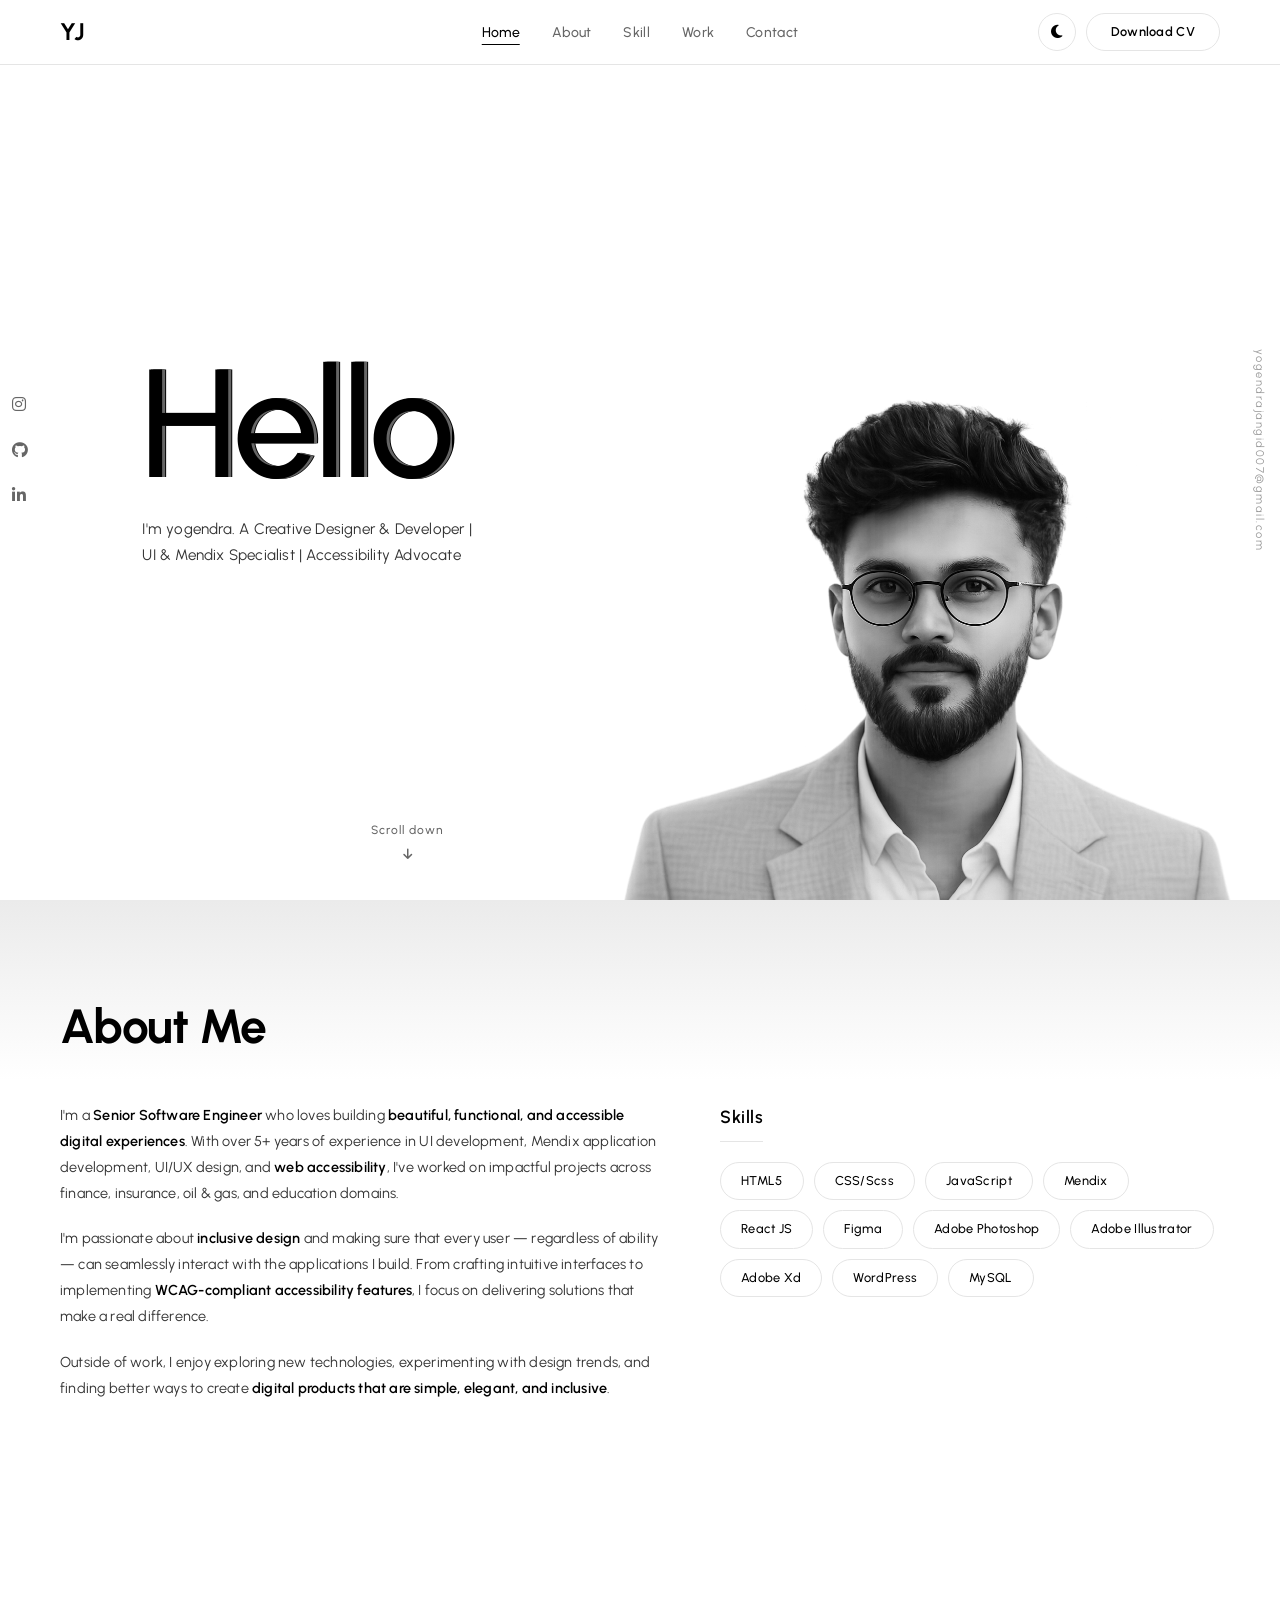
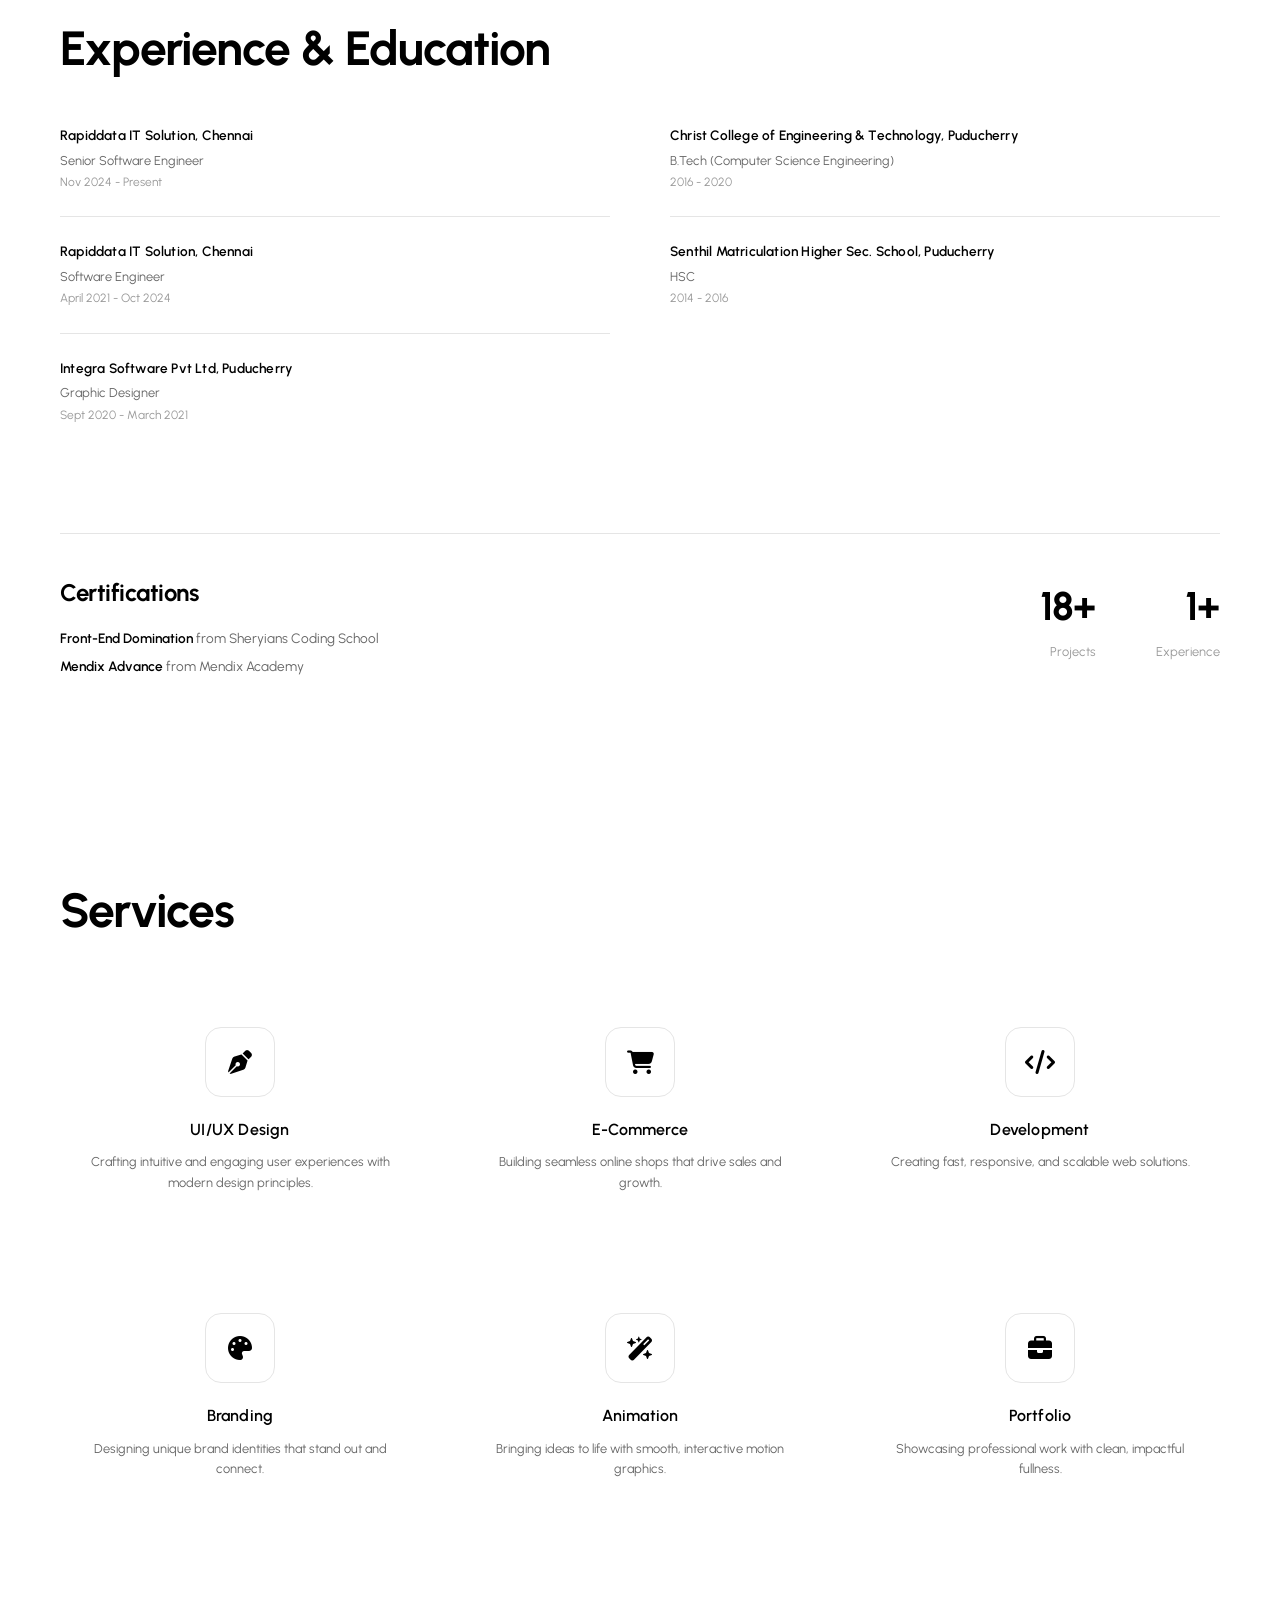
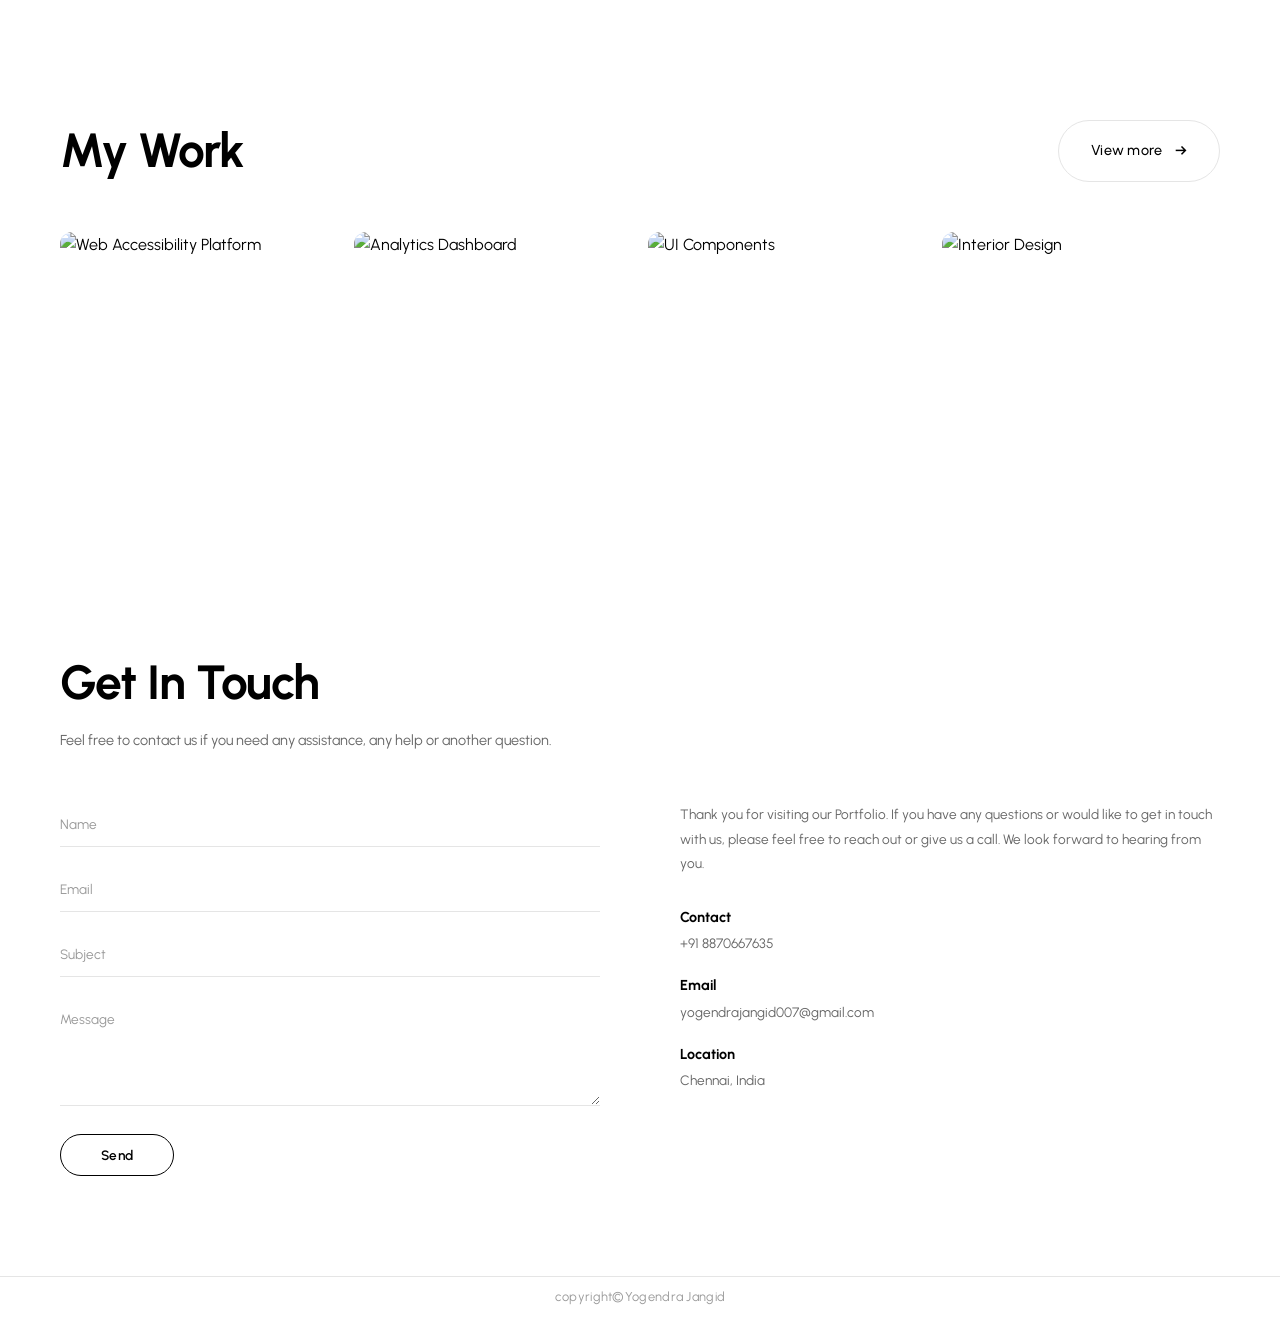
==== commit d5c92b80: "Version 2.0" ====
--- a/index.html
+++ b/index.html
@@ -63,7 +63,7 @@
             <div class="hero-image" data-animate="fade-left">
                 <!-- Background circle shape behind the profile photo -->
                 <div class="hero-image-bg"></div>
-                <img src="profile.png" alt="Yogendra Jangid">
+                <img src="Profile-1.png" alt="Yogendra Jangid">
             </div>
         </div>
         <div class="scroll-down" data-animate="fade-up" data-delay="600">
--- a/style.css
+++ b/style.css
@@ -84,7 +84,7 @@
 .container {
     max-width: 1200px;
     margin: 0 auto;
-    padding: 0 40px;
+    padding: 0 20px;
 }
 
 /* ===== RESET & BASE END ===== */
@@ -175,9 +175,9 @@
 
 /* Flex layout for navbar content */
 .nav-container {
-    max-width: 1300px;
+    max-width: 1200px;
     margin: 0 auto;
-    padding: 0 40px;
+    padding: 0 20px;
     display: flex;
     align-items: center;
     justify-content: space-between;
@@ -291,9 +291,9 @@
 
 
 /* ===== HERO SECTION START ===== */
-/* Full viewport hero area with centered content */
+/* Full viewport hero area — position:relative so the image can be absolute */
 .hero {
-    min-height: 100vh;
+    height: 100vh;
     display: flex;
     flex-direction: column;
     justify-content: center;
@@ -303,20 +303,27 @@
     overflow: hidden;
 }
 
-/* Hero flex layout: text on left, image on right */
+/* Hero flex layout: text on left, image fills right half absolutely */
 .hero-content {
     display: flex;
-    align-items: flex-end;
-    justify-content: space-between;
+    align-items: center;
+    justify-content: flex-start;
     width: 100%;
-    max-width: 1200px;
-    gap: 40px;
-}
-
-/* Hero text block with bottom padding for alignment */
+    max-width: 100%;
+    position: relative;
+    z-index: 2;
+    min-height: 100vh;
+    padding: 80px 0 40px 8vw;
+}
+
+/* Hero text block — sits on the left, capped so it doesn't overlap image */
 .hero-text {
-    flex: 1;
+    flex: 0 0 auto;
+    width: 42%;
+    max-width: 560px;
     padding-bottom: 60px;
+    position: relative;
+    z-index: 3;
 }
 
 /* Large hero heading with responsive sizing and light weight */
@@ -337,13 +344,17 @@
     letter-spacing: 0.2px;
 }
 
-/* Hero image container with flexbox centering */
+/* Hero image: absolutely covers the entire right half, edge to edge */
 .hero-image {
-    flex: 0 0 auto;
-    width: 500px;
-    position: relative;
+    position: absolute;
+    top: 0;
+    right: 0;
+    width: 52%;
+    height: 100%;
+    z-index: 1;
+    overflow: hidden;
     display: flex;
-    align-items: center;
+    align-items: flex-end;
     justify-content: center;
 }
 
@@ -352,21 +363,23 @@
     display: none;
 }
 
-/* Profile photo: grayscale filter, placed above circle */
+/* Profile photo: full width, anchored to bottom, no cropping on sides */
 .hero-image img {
     width: 100%;
     height: auto;
-    object-fit: cover;
+    max-height: 100%;
+    object-fit: contain;
+    object-position: bottom center;
     filter: grayscale(100%);
-    position: relative;
-    z-index: 1;
-}
-
-/* Scroll down indicator at bottom center of hero */
+    display: block;
+    align-self: flex-end;
+}
+
+/* Scroll down indicator — centered within the left text half */
 .scroll-down {
     position: absolute;
     bottom: 40px;
-    left: 50%;
+    left: calc(8vw + 21%);
     transform: translateX(-50%);
     display: flex;
     flex-direction: column;
@@ -377,6 +390,7 @@
     letter-spacing: 1px;
     color: var(--text-muted);
     animation: bounce 2s infinite;
+    z-index: 4;
 }
 
 /* Bounce animation for scroll indicator arrow */
@@ -398,6 +412,7 @@
         transform: translateX(-50%) translateY(-4px);
     }
 }
+
 
 /* ===== HERO SECTION END ===== */
 
@@ -667,7 +682,12 @@
 /* About section with white/dark background */
 .about {
     padding: 100px 0;
-    background: var(--bg-primary);
+    background: linear-gradient(to bottom, #ebebeb 0%, var(--bg-primary) 180px);
+}
+
+/* Dark mode: subtle dark fade */
+[data-theme="dark"] .about {
+    background: linear-gradient(to bottom, #1a1a1a 0%, var(--bg-primary) 180px);
 }
 
 /* Section title shared across all sections */
@@ -1242,9 +1262,13 @@
 /* Tablet landscape and below: 1024px */
 @media (max-width: 1024px) {
 
-    /* Shrink hero image for smaller screens */
+    /* Narrow the image panel slightly on tablet */
     .hero-image {
-        width: 320px;
+        width: 48%;
+    }
+
+    .hero-text {
+        width: 46%;
     }
 
     /* Hide social sidebars on tablet and below */
@@ -1324,21 +1348,35 @@
         display: flex;
     }
 
-    /* Stack hero content vertically with image on top */
+    /* Stack hero content vertically — image becomes top banner on mobile */
     .hero-content {
-        flex-direction: column-reverse;
+        flex-direction: column;
         align-items: center;
         text-align: center;
-    }
-
-    /* Reduce hero text bottom padding */
+        padding: 65vw 24px 40px;
+        min-height: unset;
+    }
+
+    /* Full width text on mobile */
     .hero-text {
+        width: 100%;
+        max-width: 100%;
         padding-bottom: 20px;
     }
 
-    /* Smaller hero image on mobile */
+    /* Image covers top portion on mobile */
     .hero-image {
-        width: 280px;
+        position: absolute;
+        top: 0;
+        right: 0;
+        width: 100%;
+        height: 55vw;
+        min-height: 260px;
+    }
+
+    /* Re-center scroll down on mobile since layout is stacked */
+    .scroll-down {
+        left: 50%;
     }
 
     /* Reduce hero title size on mobile */
@@ -1347,11 +1385,11 @@
     }
 
     /* Stack work header vertically on mobile */
-    .work-header {
+    /* .work-header {
         flex-direction: column;
         align-items: flex-start;
         gap: 20px;
-    }
+    } */
 
     /* Stack about content vertically */
     .about-content {
@@ -1429,8 +1467,12 @@
 
     /* Even smaller hero title on small mobile */
     .hero-title {
-        font-size: 3.5rem;
-        letter-spacing: -1.5px;
+        font-size: 5.5rem;
+        letter-spacing: 0;
+    }
+
+    .hero {
+        padding: 80px 20px 40px;
     }
 
     /* Single column for 4-col grid on small mobile */
@@ -1443,9 +1485,13 @@
         font-size: 0.85rem;
     }
 
-    /* Smallest hero image */
+    /* Smallest hero image — top banner */
     .hero-image {
-        width: 220px;
+        height: 60vw;
+    }
+
+    .hero-content {
+        padding-top: 85vw;
     }
 
     /* Single column services on small mobile */
